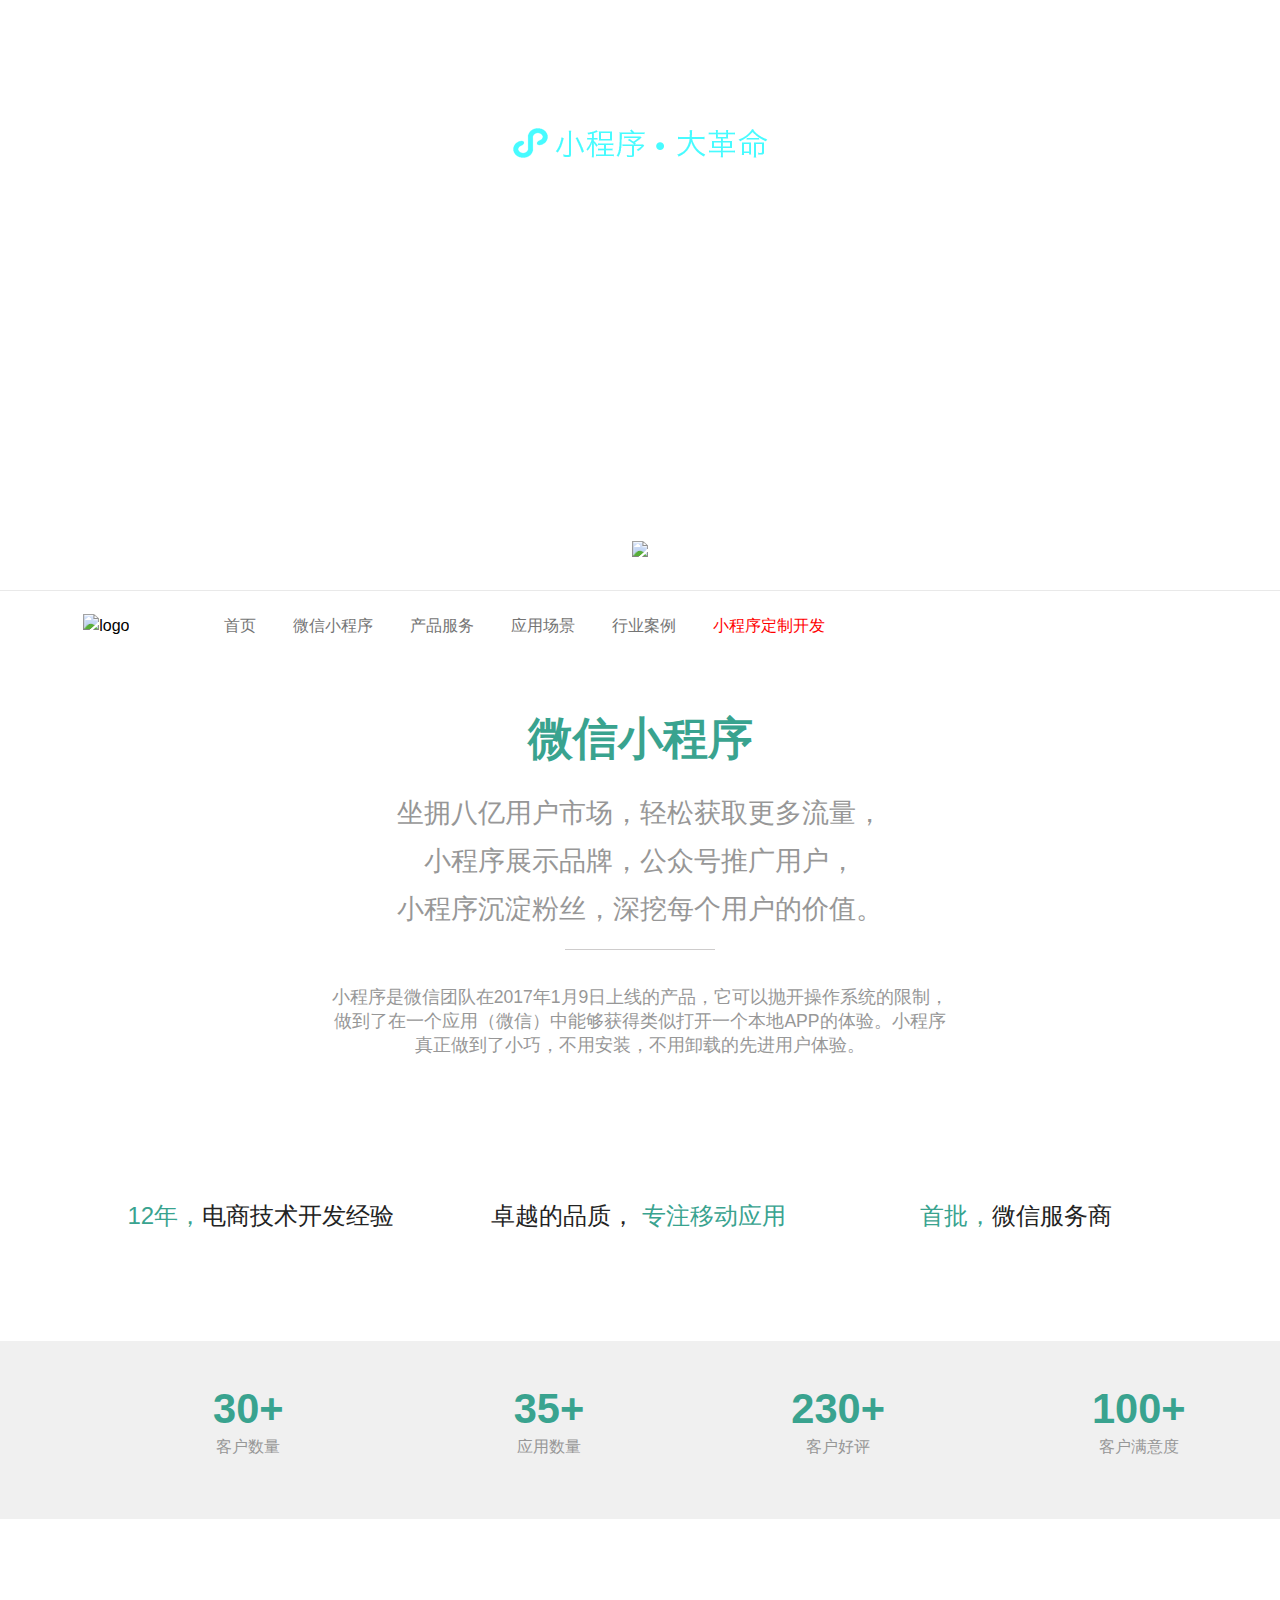
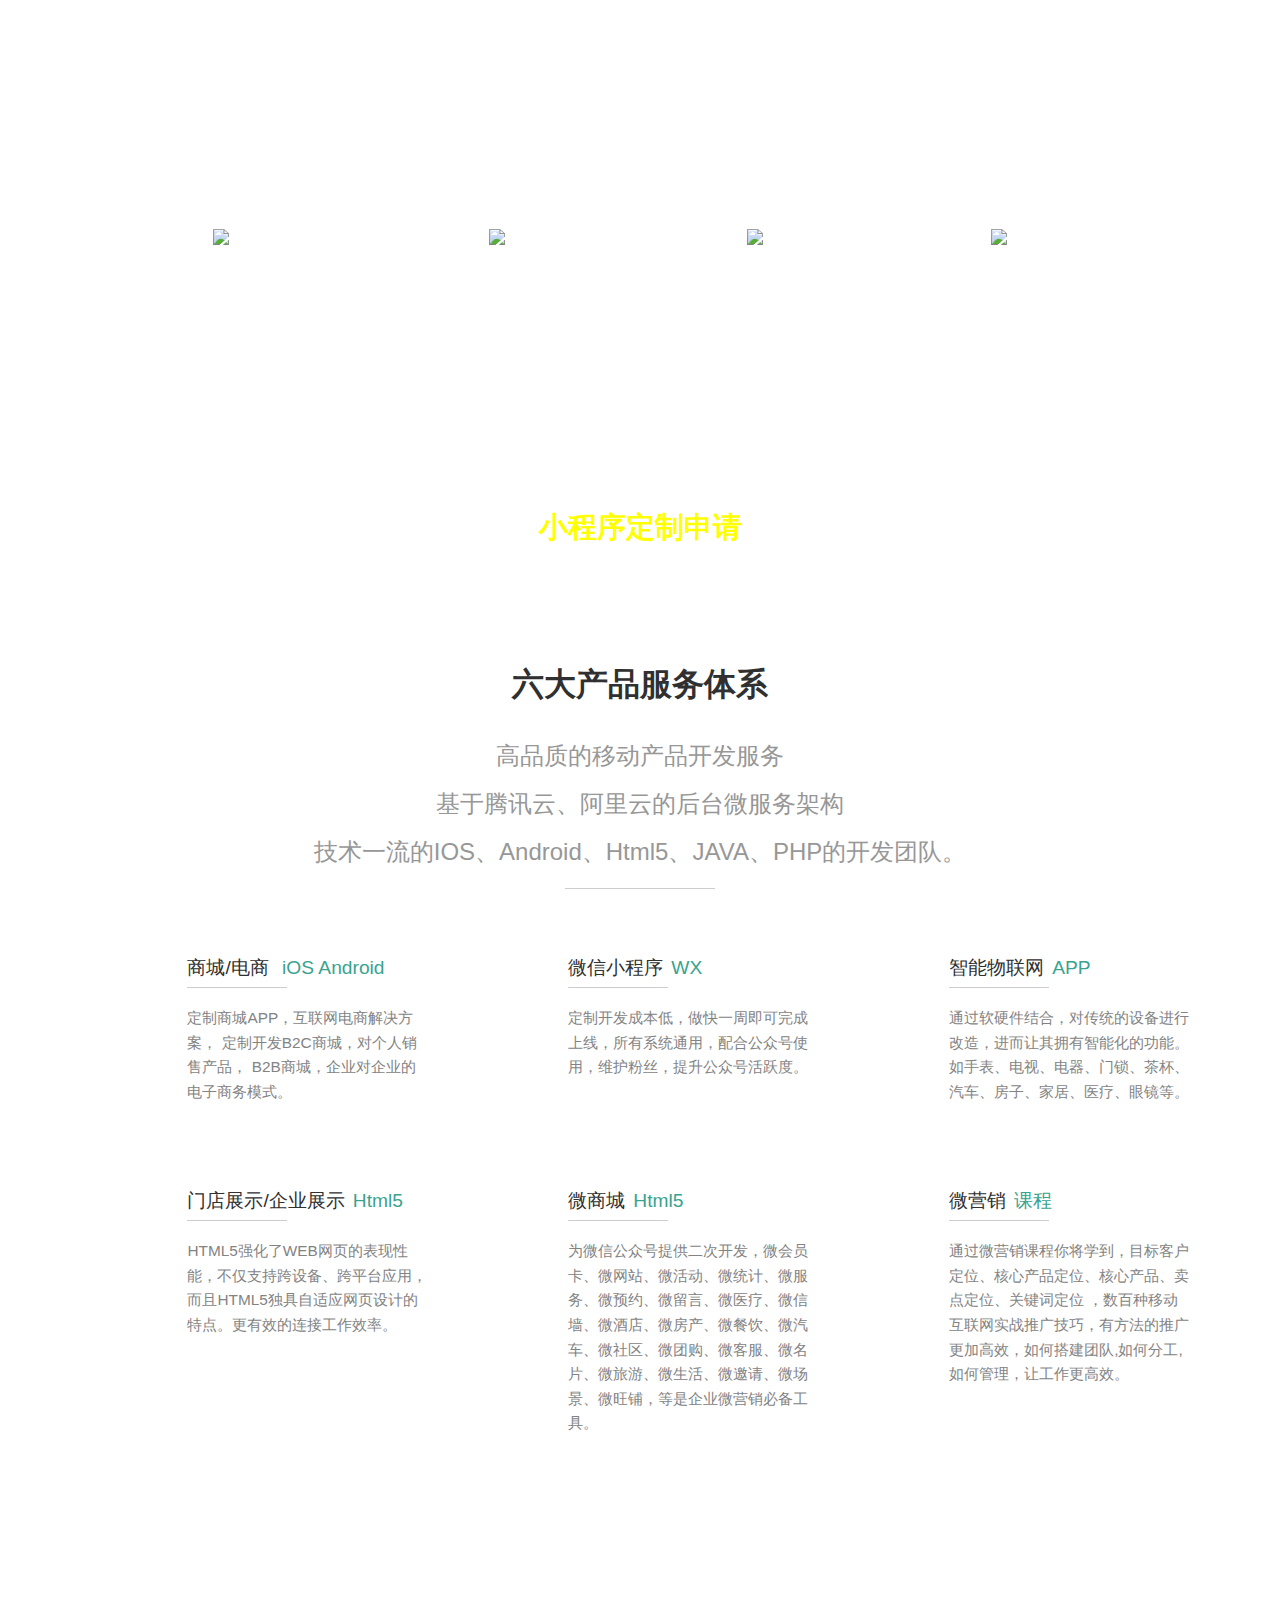
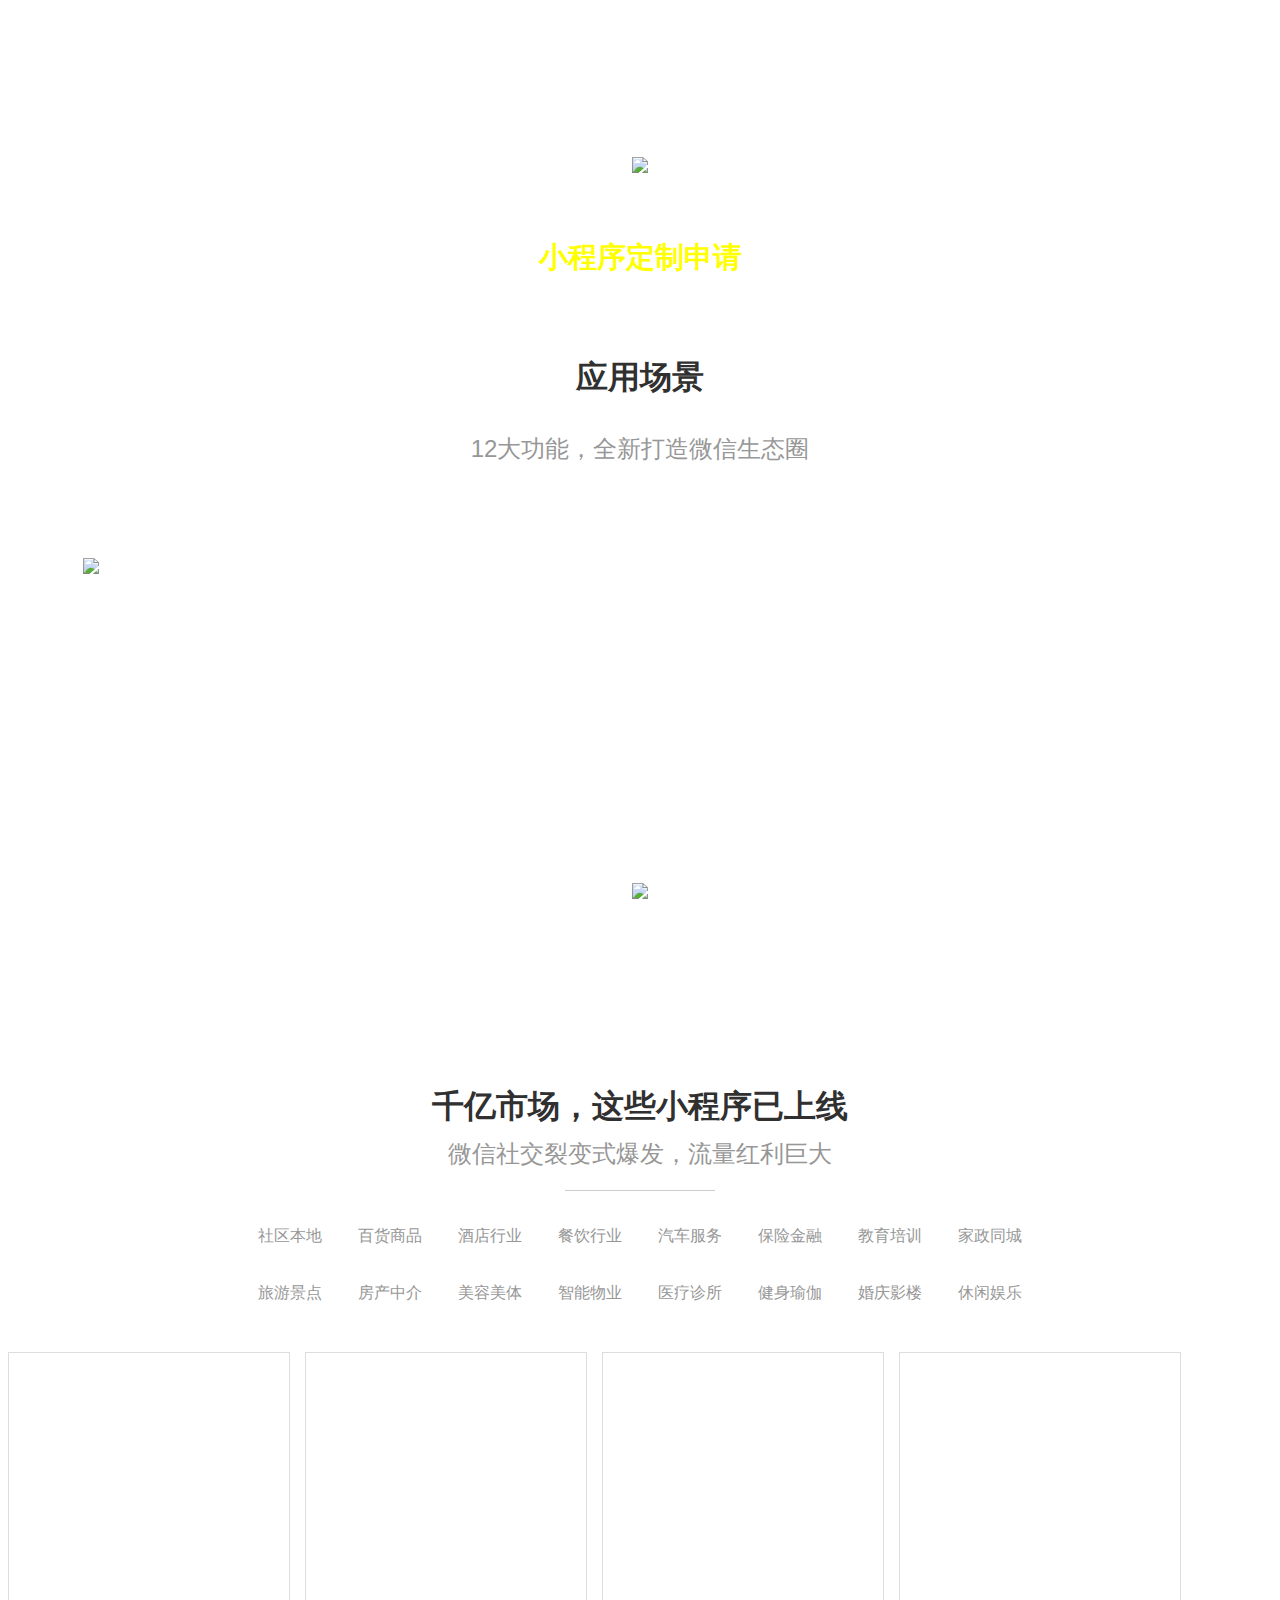
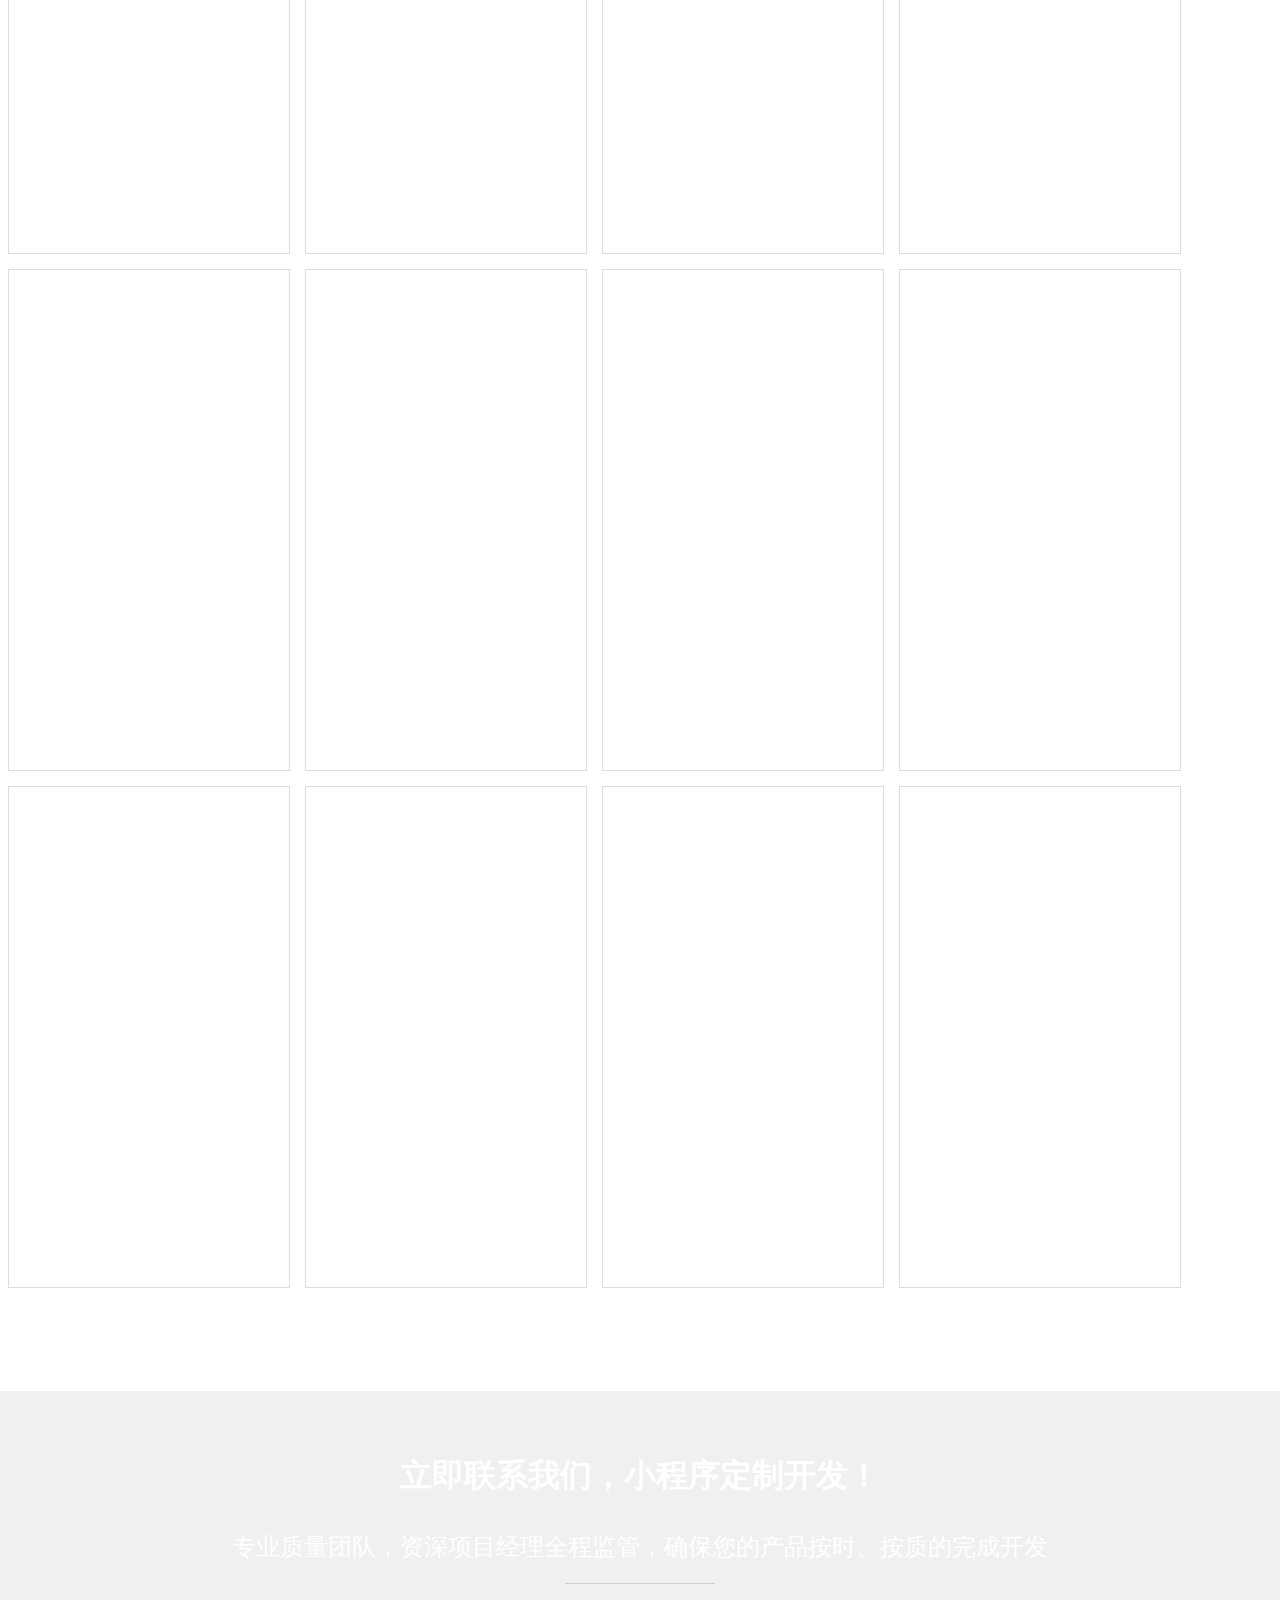
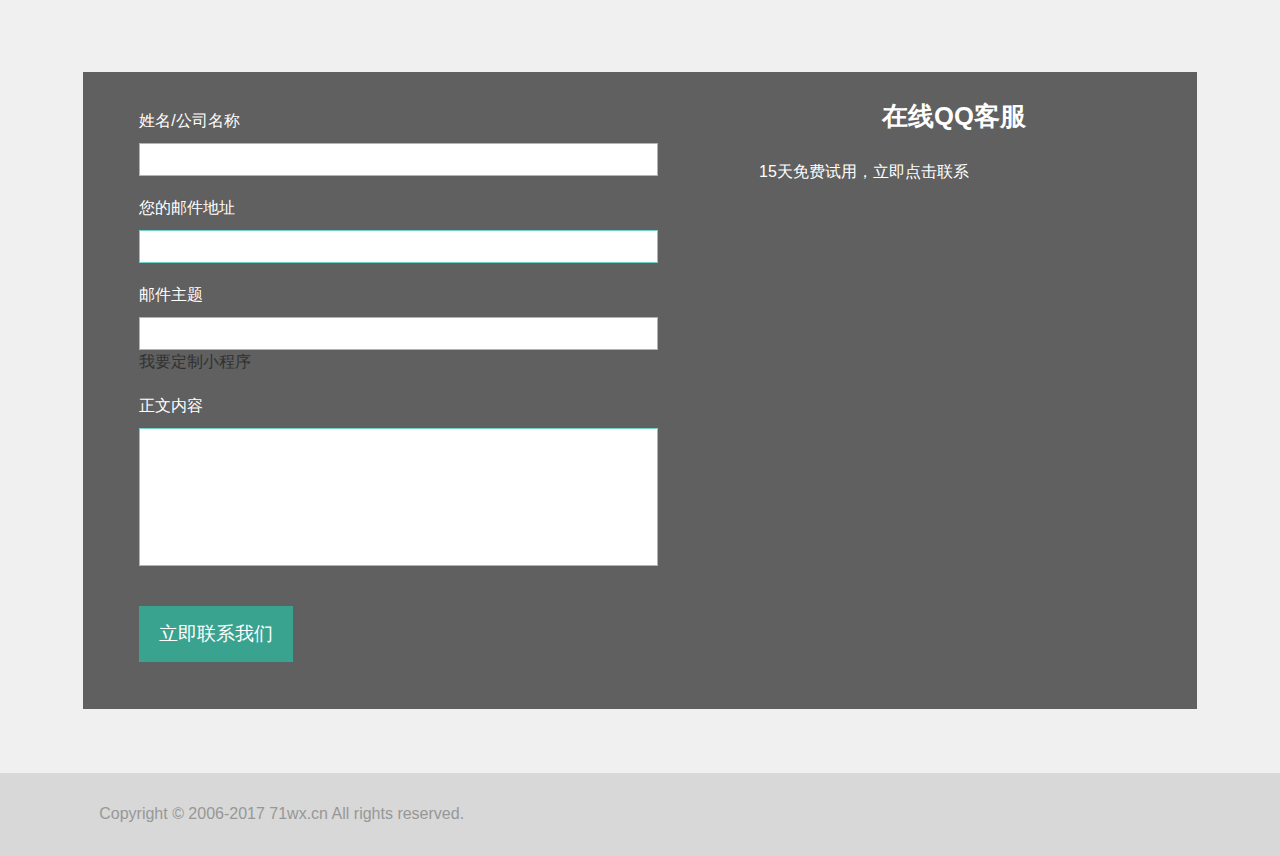
==== index.html @ 4d1bdd48 "Ini" ====
<!DOCTYPE HTML>
<html>
<head>
<title>领先的微信开发服务商，专业微商城开发、小程序开发、电商APP定制，一体化微信营销解决方案。 - 71wx.cn</title>
<meta http-equiv="Content-Type" content="text/html; charset=utf-8" />
<meta name="keywords" content="小程序,微信小程序,小程序制作,微信小程序制作,小程序工具,微信小程序工具,小程序开发,微信小程序开发,小程序问答,微信小程序问答,小程序平台,微信小程序平台"/>
<meta name="viewport" content="width=device-width, initial-scale=1, maximum-scale=1">
<link href="css/style.css" rel="stylesheet" type="text/css" media="all" />
</head>
<body>
<!-- start header -->
	<div class="header">
			<header id="home">
				<div class="bg_mask">
				<div class="wrap clearfix">
					<div class="logo1"><img src="images/dageming.png" alt="title" /><br /><br /></div>
					<p style="font-size:64px">微信小程序<br /><br /></p>
					<p>始终专注开发移动应用，追求卓越品质。<br />
					我们不断创新，提供一体化微信营销解决方案。<br />	
					我们的客户已经过百家，提供高品质的服务给客户。	
					</p>	
					<a href="#about" class="button scroll"><img src="https://i.loli.net/2017/09/27/59cb1d7d7f0da.png"></a>
					<div class="clear"> </div>
				</div>
				</div>
			</header>
	</div>	
				
			<nav class="nav_wrapper">
				<div class="wrap">
					<div class="logo"><img src="https://i.loli.net/2017/09/27/59cb140495f3c.png" alt="logo" /></div>
					<a href="#" class="header_toggle">菜单</a>
					<ul class="navigation">
						<li class="scroll"><a href="#home" >首页</a></li>
						<li class="scroll"><a href="#about" >微信小程序</a></li>
						<li class="scroll"><a href="#services" >产品服务</a></li>
						<li class="scroll"><a href="#team" >应用场景</a></li>
						<li class="scroll"><a href="#portfolio" >行业案例</a></li>
						<li class="scroll"><a href="#contact" style="color: red;" >小程序定制开发</a></li>
						<div class="clear"> </div>
					</ul>
				</div>
			</nav>
			
	<!------nav_js scripts---->		
	<script src="https://cdn.bootcss.com/jquery/1.10.2/jquery.min.js"></script>
	<script type="text/javascript" src="https://cdn.bootcss.com/modernizr/2.7.1/modernizr.js"></script>
	<script type="text/javascript" src="https://cdn.bootcss.com/stellar.js/0.6.1/jquery.stellar.js"></script>
	<script type="text/javascript" src="js/jquery.singlePageNav.js"></script>
	<script type="text/javascript" src="https://cdn.bootcss.com/jquery.sticky/1.0/jquery.sticky.js"></script>
	<script type="text/javascript" src="js/scripts.js"></script>
	<!-----end nav js------>
	<!-----start-about------>
		<div class="clear"> </div>
		<div class="about" id="about">
			<div class="wrap">
				<h2><span>微信小程序</span><br/><br/></h2>
				<h4>坐拥八亿用户市场，轻松获取更多流量，<br/><br/>小程序展示品牌，公众号推广用户，<br/><br/>小程序沉淀粉丝，深挖每个用户的价值。</h4>
				<h6> </h6>
				<p class="para_a">小程序是微信团队在2017年1月9日上线的产品，它可以抛开操作系统的限制，做到了在一个应用（微信）中能够获得类似打开一个本地APP的体验。小程序真正做到了小巧，不用安装，不用卸载的先进用户体验。</p>
				<!---strat-top-grids---->
				<div class="top-grids">
					<div class="top-grid">
						<a class="icon monitor" href="#"> </a>
						<a href="#"><span>12年，</span>电商技术开发经验</a>
						<p></p>
					</div>
					<div class="top-grid">
						<a class="icon target" href="#"> </a>
						<a href="#">卓越的品质， <span>专注移动应用</span></a>
						<p></p>
					</div>
					<div class="top-grid">
						<a class="icon event" href="#"> </a>
						<a href="#"><span>首批，</span>微信服务商</a>
						<p></p>
					</div>
					<div class="clear"> </div>
				</div>
				<!---End-top-grids---->
			</div>
			<div class="grids-of_4">
				<div class="wrap">
					<div class="grid_of_1">
						<a class=" icon cup" href="#"> </a>
						<div class="sub_grid">
							<span>30+</span>
							<p>客户数量</p>
						</div>
						<div class="clear"> </div>
					</div>
					<div class="grid_of_1">
						<a class=" icon smill" href="#"> </a>
						<div class="sub_grid">
							<span>35+</span>
							<p>应用数量</p>
						</div>
						<div class="clear"> </div>
					</div>
					<div class="grid_of_1">
						<a class=" icon meeting" href="#"> </a>
						<div class="sub_grid">
							<span>230+</span>
							<p>客户好评</p>
						</div>
						<div class="clear"> </div>
					</div>
					<div class="grid_of_1">
						<a class=" icon parties" href="#"> </a>
						<div class="sub_grid">
							<span>100+</span>
							<p>客户满意度</p>
						</div>
						<div class="clear"> </div>
					</div>
					<div class="clear"> </div>
				</div>
		</div>
		<div class="clients">
			<div class="bg_mask1_delete"> 
			<div class="wrap">
			<h3>我们的宗旨&nbsp;&nbsp;&nbsp;&nbsp;成就客户&nbsp;&nbsp;&nbsp;&nbsp;成就自己<br /><br /><br /></h3>
			<h4>助力商户畅享小程序流量红利<br /></h4>
			<h4>全新生态，打造微信商业圈<br /></h4>

			<div class="clients_img">
				<ul id="flexiselDemo3">
				  <li><img src="https://i.loli.net/2017/09/27/59cb1152150e5.png" />
					<h4>微信公众平台开发</h4>
				  </li>
				  <li><img src="https://i.loli.net/2017/09/27/59cb11521665d.png" />
					<h4>高端APP定制开发</h4>
				  </li>
				  <li><img src="https://i.loli.net/2017/09/27/59cb1151e20f9.png" />
					<h4>Html5网站开发</h4>
				  </li>
				  <li><img src="https://i.loli.net/2017/09/27/59cb1151eabab.png" />
					<h4>互联网推广营销</h4>
				 </li>
				 <div class="clear"> </div>
				</ul>
			</div>
			<div class="clear"> </div>
			<h3 class="obtn" style="padding: 0em 0em 0em 0em;color: yellow;">小程序定制申请</h3>
			<br /><br />

			<div class="clear"> </div>
		</div>
		</div>
		</div>
		</div>
	<!-----end-about--------->

	<div class="clear"> </div>
	<!-----start-services----->
	<div class="services" id="services">
		<h3 class="heading">六大产品服务体系<br/><br/></h3>
		<p class="desc">高品质的移动产品开发服务<br/><br/>
基于腾讯云、阿里云的后台微服务架构<br/><br/>
技术一流的IOS、Android、Html5、JAVA、PHP的开发团队。</p>
		<h6> </h6>
		<div class="wrap">
		<div class="service_grids">
			<div class="grid1">
				<a class="icon system" href="#"> </a>
				<div class="grid_sub">
					<h3>商城/电商 <span>iOS Android</span></h3>
					<h6> </h6>
					<p>定制商城APP，互联网电商解决方案，
定制开发B2C商城，对个人销售产品，
B2B商城，企业对企业的电子商务模式。</p>
				</div>
					<div class="clear"> </div>
			</div>
			<div class="grid1">
				<a class="icon tools" href="#"> </a>
				<div class="grid_sub">
					<h3>微信小程序<span>WX</span></h3>
					<h6> </h6>
					<p>定制开发成本低，做快一周即可完成上线，所有系统通用，配合公众号使用，维护粉丝，提升公众号活跃度。</p>
				</div>
					<div class="clear"> </div>
			</div>
			<div class="grid1">
				<a class="icon mobile" href="#"> </a>
				<div class="grid_sub">
					<h3>智能物联网<span>APP</span></h3>
					<h6> </h6>
					<p>通过软硬件结合，对传统的设备进行改造，进而让其拥有智能化的功能。如手表、电视、电器、门锁、茶杯、汽车、房子、家居、医疗、眼镜等。</p>
				</div>
					<div class="clear"> </div>
			</div>
			<div class="grid1">
				<a class="icon monitor" href="#"> </a>
				<div class="grid_sub">
					<h3>门店展示/企业展示<span>Html5</span></h3>
					<h6> </h6>
					<p>HTML5强化了WEB网页的表现性能，不仅支持跨设备、跨平台应用， 而且HTML5独具自适应网页设计的特点。更有效的连接工作效率。</p>
				</div>
					<div class="clear"> </div>
			</div>
			<div class="grid1">
				<a class="icon smonitor" href="#"> </a>
				<div class="grid_sub">
					<h3>微商城<span>Html5</span></h3>
					<h6> </h6>
					<p>为微信公众号提供二次开发，微会员卡、微网站、微活动、微统计、微服务、微预约、微留言、微医疗、微信墙、微酒店、微房产、微餐饮、微汽车、微社区、微团购、微客服、微名片、微旅游、微生活、微邀请、微场景、微旺铺，等是企业微营销必备工具。</p>
				</div>
					<div class="clear"> </div>
			</div>
			<div class="grid1">
				<a class="icon radio" href="#"> </a>
				<div class="grid_sub">
					<h3>微营销<span>课程</span></h3>
					<h6> </h6>
					<p>通过微营销课程你将学到，目标客户定位、核心产品定位、核心产品、卖点定位、关键词定位
，数百种移动互联网实战推广技巧，有方法的推广更加高效，如何搭建团队,如何分工,如何管理，让工作更高效。</p>
				</div>
					<div class="clear"> </div>
			</div>
			<div class="clear"> </div>
		</div>
		</div>
	<div class="slider2">
		<div class="bg_mask2">
			<div class="wrap">
				<h3>全新生态，打造微信商业圈<br/><br/></h3>
				<h4>先人一步，洞察微信小程序商机<br/><br/></h4>
				<img src="https://i.loli.net/2017/09/27/59cb124d07367.png"><br/><br/><br/>
			<h3 class="obtn" style="padding: 0em 0em 0em 0em;color: yellow;">小程序定制申请<br /><br /><br /></h3>
			<div class="clear"> </div>
			</div>
		</div>
	</div>
	</div>
	<!----end-services--------->
	<!----start-team--------->
	<div class="services" id="team">
		<h3 class="heading">应用场景<br/><br/></h3>
		<p class="desc">12大功能，全新打造微信生态圈<br/><br/>
		<br/><br/>
		</p>
		<div class="wrap">
		<div class="service_grids">
			<img src="https://i.loli.net/2017/09/27/59cb11a1ae8d4.png">
			<div class="clear"> </div>
		</div>
		</div>
	<div class="slider2" style="background-image: url('https://i.loli.net/2017/09/27/59cb10234cd3f.jpg');">
		<div class="bg_mask2">
			<div class="wrap">
				<h3>小程序的应用场景<br/><br/></h3>
				<h4>16大行业，全新生态，打造微信商业圈<br/><br/></h4>
				<img src="https://i.loli.net/2017/09/27/59cb0fe73c5db.png"><br/><br/><br/>
				<div class="clear"> </div>
			</div>
		</div>
	</div>
	</div>


	<!----end-team--------->
	<div id="cbp-so-scroller" class="cbp-so-scroller">
        <!--Portfolio-->
            <div class="typo1">
                <div class="wrapper clearfix">
                    <div class="section-title">
                       <h3 class="heading">千亿市场，这些小程序已上线</h3>
					   <p class="desc">微信社交裂变式爆发，流量红利巨大</p>
					   <h6> </h6>
					<div class="clear"> </div>
                    </div><!--end:section-title-->
                    
                    <div id="options" class="clearfix">
                        <ul id="filters" class="option-set clearfix" data-option-key="filter">
                        	 <li><a href="#filter" data-option-value=".sq">社区本地</a></li>
                        	 <li><a href="#filter" data-option-value=".bg">百货商品</a></li>
                        	 <li><a href="#filter" data-option-value=".jd">酒店行业</a></li>
                        	 <li><a href="#filter" data-option-value=".cy">餐饮行业</a></li>
                        	 <li><a href="#filter" data-option-value=".qc">汽车服务</a></li>
                        	 <li><a href="#filter" data-option-value=".bx">保险金融</a></li>
                        	 <li><a href="#filter" data-option-value=".jy">教育培训</a></li>
                        	 <li><a href="#filter" data-option-value=".jz">家政同城</a></li>
						</ul>
                        <ul id="filters" class="option-set clearfix" data-option-key="filter">
                        	 <li><a href="#filter" data-option-value=".ly">旅游景点</a></li>
                        	 <li><a href="#filter" data-option-value=".fc">房产中介</a></li>
                        	 <li><a href="#filter" data-option-value=".mr">美容美体</a></li>
                        	 <li><a href="#filter" data-option-value=".zn">智能物业</a></li>
                        	 <li><a href="#filter" data-option-value=".yl">医疗诊所</a></li>
                        	 <li><a href="#filter" data-option-value=".js">健身瑜伽</a></li>
                        	 <li><a href="#filter" data-option-value=".hq">婚庆影楼</a></li>
                        	 <li><a href="#filter" data-option-value=".xx">休闲娱乐</a></li>
                        </ul><!--end:filters-->
					<div class="clear"> </div>
                    </div>
                          
                </div><!--end:wrapper-->
                
                <ul id="container" class="clickable cs-style-5 grid clearfix">
            
                    <li class="element sysx">
                      <figure>
                          <img src="https://i.loli.net/2017/09/27/59cb10c29f484.jpg" alt="" />
                          <figcaption>
                            </figcaption>
                        </figure>
                    </li>
                        
                    <li class="element yljk">
                      <figure>
                          <img src="https://i.loli.net/2017/09/27/59cb10c29dd28.jpg" alt="" />
                          <figcaption>
                            </figcaption>
                        </figure>
                        
                    </li>
                        
                    <li class="element jrbx">
                      <figure>
                          <img src="https://i.loli.net/2017/09/27/59cb10c2794a2.jpg" alt="" />
                          <figcaption>

                            </figcaption>
                        </figure>
                        
                    </li>
                        
                    <li class="element jrbx">
                      <figure>
                          <img src="https://i.loli.net/2017/09/27/59cb10c27829f.jpg" alt="" />
                          <figcaption>

                            </figcaption>
                        </figure>
                        
                    </li>
                        
                    <li class="element photo">
                      <figure>
                          <img src="https://i.loli.net/2017/09/27/59cb10c273751.jpg" alt="" />
                          <figcaption>

                            </figcaption>
                        </figure>
                       
                    </li>
                        
                    <li class="element web-design">
                      <figure>
                          <img src="https://i.loli.net/2017/09/27/59cb10c2517ff.jpg" alt="" />
                          <figcaption>

                            </figcaption>
                        </figure>
                        
                    </li>
                        
                    <li class="element ios-app">
                      <figure>
                          <img src="https://i.loli.net/2017/09/27/59cb106c1736d.jpg" alt="" />
                          <figcaption>
    
                            </figcaption>
                        </figure>
                        
                    </li>
                        
                    <li class="element graphic">
                      <figure>
                          <img src="https://i.loli.net/2017/09/27/59cb106c146fe.jpg" alt="" />
                          <figcaption>

                            </figcaption>
                        </figure>
                    </li>
                    <li class="element photo">
                      <figure>
                          <img src="https://i.loli.net/2017/09/27/59cb106b80394.jpg" alt="" />
                          <figcaption>

                            </figcaption>
                        </figure>
                        
                    </li>
                        
                    <li class="element web-design">
                      <figure>
                          <img src="https://i.loli.net/2017/09/27/59cb1108003de.jpg" alt="" />
                          <figcaption>

                            </figcaption>
                        </figure>
                    </li>                        
                    <li class="element photo">
                      <figure>
                          <img src="https://i.loli.net/2017/09/27/59cb110804772.jpg" alt="" />
                          <figcaption>

                            </figcaption>
                        </figure>
                        
                    </li>
                        
                    <li class="element web-design">
                      <figure>
                          <img src="https://i.loli.net/2017/09/27/59cb11080d603.jpg" alt="" />
                          <figcaption>

                            </figcaption>
                        </figure>
                    </li>
                    <div class="clear"> </div>
                </ul> <!-- #container -->

            </div><!--end:typo1-->

    </div><!--end:cbp-so-scroller-->

   
	<div class="clear"> </div>
	<!------contact------------->
	<div class="contact" id="contact">

		<div class="contact-bg">
		<h3 class="heading" style="color:white;"><br /><br /><br />立即联系我们，小程序定制开发！<br /><br /></h3>
		<p class="desc" style="color:white;">专业质量团队，资深项目经理全程监管，确保您的产品按时、按质的完成开发</p>
		<h6> </h6>				
		<div class="tool_tip" style="text-align:center;">
		<img style="width:80%" src="https://i.loli.net/2017/09/27/59cb0f6d5ff10.png" alt="" />
		<div class="clear"> </div>
		</div>
			
				<div class="wrap">
					<div class="form">
					<div class="contact-form">
						<form id="mailForm" method="post" action="mailto:71wx@mail85.com">
						 <div>
							<span><label style="color:rgb(255, 255, 255);">姓名/公司名称</label></span>
							<span><input id="userName" name="userName" type="text" class="textbox"></span>
						</div>
						<div>
							<span><label style="color:rgb(255, 255, 255);">您的邮件地址</label></span>
							<span><input id="userEmail" name="userEmail" type="text" class="textbox"></span>
						</div>
						<div>
							<span><label style="color:rgb(255, 255, 255);">邮件主题</label></span>
							<span><input id="userTitle" name="userTitle" type="text" class="textbox">我要定制小程序</span>
						</div>
						<div>
							<span><label style="color:rgb(255, 255, 255);">正文内容</label></span>
							<span><textarea id="userMsg" name="userMsg"> </textarea></span>
						</div>
					   <div>
							<span><input type="button" value="立即联系我们" onclick="sendMail();"></span>
					   </div>
					   <input id="body" name="body" type="hidden" class="textbox">
						</form>			
					</div>
					
<script type="text/javascript">
    function sendMail() {
        var mailForm = $("mailForm");
        addBody($("body"), "姓名/公司名称", "userName");
        addBody($("body"), "您的邮件地址", "userEmail");
        addBody($("body"), "邮件主题", "userTitle");
        addBody($("body"), "正文内容", "userMsg");
		mailForm.action = "mailto:71wx@mail85.com?subject="+$("userTitle").value+"&body="+$("body").value;
		mailForm.submit();
    }
    function $(id) {
        return document.getElementById(id);
    }
 
    function addBody(body, labelId, valueId) {
        body.value += "----------------------------\n";
        body.value += labelId + $(valueId).value + "\n";
    }
</script>					

					<div class="address">
						<h3 class="heading" style="color:rgb(255, 255, 255);">在线QQ客服</h3>
						<p></p>
						<p style="color:rgb(255, 255, 255);">15天免费试用，立即点击联系</p>
						<div class="c_grids">
							<a class=" icon pointor" href="#"> </a>

							<div class="clear"> </div>
						</div>
						<div class="c_grids">
							<a class=" icon contact-img" href="#"> </a>

							<div class="clear"> </div>
						</div>
					</div>
				
				<div class="clear"> </div>
				</div>
			</div>
		</div>
	</div>
	<!------end-contact--------->

	<div class="footer">
   	    <div class="wrap">
   	    	<div class="footer-left">
				<div class="copy">
			       <p>Copyright &copy; 2006-2017 71wx.cn All rights reserved.</p>
		        </div>
			</div>
		   <div class="clear"> </div>
	    </div>

   </div>
</body>
</html>
---- css/style.css ----
/*
Author: W3layout
Author URL: http://w3layouts.com
License: Creative Commons Attribution 3.0 Unported
License URL: http://creativecommons.org/licenses/by/3.0/
*/
/* reset */
html,body,div,span,applet,object,iframe,h1,h2,h3,h4,h5,h6,p,blockquote,pre,a,abbr,acronym,address,big,cite,code,del,dfn,em,img,ins,kbd,q,s,samp,small,strike,strong,sub,sup,tt,var,b,u,i,dl,dt,dd,ol,nav ul,nav li,fieldset,form,label,legend,table,caption,tbody,tfoot,thead,tr,th,td,article,aside,canvas,details,embed,figure,figcaption,footer,header,hgroup,menu,nav,output,ruby,section,summary,time,mark,audio,video{margin:0;padding:0;border:0;font-size:100%;font:inherit;vertical-align:baseline;}
article, aside, details, figcaption, figure,footer, header, hgroup, menu, nav, section {display: block;}
ol,ul{list-style:none;margin:0;padding:0;}
blockquote,q{quotes:none;}
blockquote:before,blockquote:after,q:before,q:after{content:'';content:none;}
table{border-collapse:collapse;border-spacing:0;}
/* start editing from here */
a{text-decoration:none;}
.txt-rt{text-align:right;}/* text align right */
.txt-lt{text-align:left;}/* text align left */
.txt-center{text-align:center;}/* text align center */
.float-rt{float:right;}/* float right */
.float-lt{float:left;}/* float left */
.clear{clear:both;}/* clear float */
.pos-relative{position:relative;}/* Position Relative */
.pos-absolute{position:absolute;}/* Position Absolute */
.vertical-base{	vertical-align:baseline;}/* vertical align baseline */
.vertical-top{	vertical-align:top;}/* vertical align top */
.underline{	padding-bottom:5px;	border-bottom: 1px solid #eee; margin:0 0 20px 0;}/* Add 5px bottom padding and a underline */
nav.vertical ul li{	display:block;}/* vertical menu */
nav.horizontal ul li{	display: inline-block;}/* horizontal menu */
img{max-width:100%;}
/*end reset*/
/* HTML5 display-role reset for older browsers */
article, aside, details, figcaption, figure, 
footer, header, hgroup, menu, nav, section {display: block;}
body {line-height: 1;}
ol, ul {list-style: none;}
blockquote, q {quotes: none;}
blockquote:before, blockquote:after,
q:before, q:after {content: '';content: none;}
table {border-collapse: collapse;border-spacing: 0;}
input, textarea {-webkit-appearance: none;border-radius: 0;}
textarea { overflow: auto; }
/* Global */
body {
	background:#ffffff;
	font-family: "Microsoft YaHei", 'Lato', sans-serif;
	font-size: 100%;
	line-height: 24px;
    -webkit-font-smoothing: antialiased;
}
.header{
	background:url('https://ooo.0o0.ooo/2017/06/30/59566270d84a1.jpg') top center no-repeat;
	top: 0;
	left: 0;
	width: 100%;
	height: 100%;
	z-index: 10;
}
header {
	background-size: cover;
	width: 100%;
	height: auto;
	position: relative;
	top: 0;
	color: #ffffff;
	text-align: center;
	font-size: 19px;
	line-height: 28px;
}
.logo1 {
	width: 500px;
	margin: 0 auto;
	font-size: 100%;
}
.bg_mask {
	width: 100%;
	height: 100%;
	top: 0px;
	left: 0px;
/*	background:rgba(2, 2, 2, 0.09) url(../images/pattern.png) repeat top left;*/
	z-index: 2;
	padding: 10% 0 0% 0;
}
.bg_mask1{
	width: 100%;
	height: 100%;
	top: 0px;
	left: 0px;
	background:rgba(40, 95, 152, 0.34) url(../images/pattern.png) repeat top left;
	z-index: 2;
}
.bg_mask2
{
	/*background:rgba(84, 95, 146, 0.37) url(../images/pattern.png) repeat top left;*/
	padding: 4em 0em 1em 0em;
	text-align: center;
	margin-top: 2em;
}
.bg_mask3
{
	width: 100%;
	height: 100%;
	top: 0px;
	left: 0px;
	background:rgba(40, 95, 152, 0.34) url(../images/pattern.png) repeat top left;
	z-index: 2;
}

.wrap {
	width: 90%;
	margin: auto;
}

header .wrap, .services_wrapper .wrap {
	z-index: 20;
}

header p {
	max-width: 535px;
	margin: 3% auto 3% auto;
}

header h1 {
	font-size: 35px;
	line-height: 40px;
	font-weight: 900;
	text-transform: uppercase;
	margin-top: 0.6em;
}
header h6{
	border-bottom: 1px solid #fff;
	width:170px;
	height:1px;
	margin: 0 auto;
}
.nav_wrapper {
	width: 100%;
	position: relative;
	background: #FFFFFF;
	border-bottom: 1px solid #E9E9E9;
	z-index: 100;
	box-sizing: border-box;
	-moz-box-sizing: border-box;
}

.nav_wrapper.sticky {
	position: fixed;
	top: 0px;
	height: 84px;
}
.header_toggle {
	background: url(https://i.loli.net/2017/09/27/59cb1d0cd5f6a.png) no-repeat center center;
	height: 20px;
	width: 26px;
	position: absolute;
	top: 17px;
	right: 47px;
	text-indent: -9999px;
	
	display: none;
}

.navigation {
	float: left;
	text-align: right;
/*	width: 65%;
	margin-left: 5%;*/
}

.navigation li {
	float: left;
	margin-left: 30px;
}
.logo {
	float: left;
	padding: 1.5em 0em;
	width: 120px;
}
.navigation a {
	text-transform: uppercase;
	color: #747474;
	/*font-size: 14px;*/
	text-decoration: none;
	padding: 1.5em 1em;
	display:block;
}

.button {
	padding: 25px 45px;
	text-align: center;
	display: block;
	margin: 10% 0% 0% 0%;
}
.button:hover {
	opacity: 0.8;
}
/****social_icons******/
.social_icons
{
	float:left;
	padding: 1.85em 1em;
}
.social_icons li
{
	float:left;
	margin-left: 1.2em;
}
.social_icons ul .in a span 
{
	background-position: 0px 0px ;
}
.social_icons ul .in a span:hover
{
	background-position: 0px -24px ;
}
.social_icons ul .pro a span 
{
	background-position: -28px 0px ;
}
.social_icons ul .pro a span:hover
{
	background-position: -28px -24px ;
}
.social_icons ul .twitter a span
{
	background-position: -57px 0px ;
}
.social_icons ul .twitter a span:hover
{
	background-position: -57px -24px ;
}
.social_icons ul .facebook a span
{
	background-position: -84px 0px;
}
.social_icons ul .facebook a span:hover
{
	background-position: -84px -24px;
}
/**********about****************/
.about {
	text-align: center;
	padding: 4em 0em;
}
.about h2 {
	color: #303030;
	font-size: 3.7em;
	font-weight: 600;
}
.about  span,.services span
{
	color:#39A38F;
}
.about h4{
	color: #979797;
	font-size: 2em;
	padding: 1em 0em 1em 0em;
}
.about h6,.services h6,.team h6,.section-title h6,.contact h6{
	width:150px;
	margin: 0 auto;
	border-bottom:1px solid #cecccc;
}
.about p{
	color: #979797;
	width: 56.5%;
	margin: 0 auto;
	padding: 2em 0em;
}
.para_a {
	font-size: 1.1em;
}
.top-grids {
	margin: 2em 0;
	position:relative;
}
.top-grid1{
	margin-top: 2em;
	padding-top: 2em;
	position:relative;
}
.top-grid1 label{
	background: #ECECEC;
	height: 1px;
	display: block;
	position: absolute;
	top: -16px;
	width: 94%;
}
.top-grid{
	width: 31.9%;
	float: left;
	margin-right: 2%;
	text-align: center;
	padding-bottom: 3em;
}
.top-grid:nth-child(3),.top-grid:nth-child(6){
	margin-right:0px;
	border-right:0;
}
.top-grid a.icon,.grid_of_1 a.icon,.service_grids a.icon,.c_grids a.icon{
	width: 61px;
	height: 61px;
	display: inline-block;
	padding: 0px;
	text-align: center;
}
.top-grid  a{
	font-size: 1.5em;
	color: #232323;
	padding: 0.5em 0 0.6em 0;
	display: block;
}
.top-grid p{
	color: #838383;
	line-height: 1.6em;
	font-size: 0.96em;
	width: 85%;
	margin: 0 auto;
	padding: 0.6em 0em;
}
.monitor{
	background: url(https://i.loli.net/2017/09/27/59cb1289aec29.png) no-repeat -1px 0px;
}
.target{
	background: url(https://i.loli.net/2017/09/27/59cb1289aec29.png) no-repeat -90px 0px;
}
.event{
	background: url(https://i.loli.net/2017/09/27/59cb1289aec29.png) no-repeat -175px 0px;
}
.grid_of_1
{
	width:18%;
	margin-left: 9%;
	float:left;
}
.grid_of_1:nth-child(1)
{
	margin-left: 0%;
}
.grid_of_1n a{
	float:left;
}
.cup
{
	background: url(https://i.loli.net/2017/09/27/59cb1289aec29.png) no-repeat -1px -107px;
}
.smill
{
	background: url(https://i.loli.net/2017/09/27/59cb1289aec29.png) no-repeat -78px -105px;
}
.meeting
{
	background: url(https://i.loli.net/2017/09/27/59cb1289aec29.png) no-repeat -170px -107px;
}
.parties
{
	background: url(https://i.loli.net/2017/09/27/59cb1289aec29.png) no-repeat -255px -103px;
}
.grids-of_4
{
	background: #F0F0F0;
	padding: 3.5em 0em;
}
.grid_of_1 a {
	float: left;
}
.grid_of_1 .sub_grid
{
	float:right;
}
.sub_grid  span
{
	font-size: 3.4em;
	font-weight: 900;
}
.sub_grid  p{
	color:#979797;
	padding: 0.3em 0em;
	width: 100%;
}
.clients
{
	background-image: url('https://i.loli.net/2017/09/27/59cb1808a8ba1.jpg');
}
.clients h3 {
	color: #FFF;
	font-size: 1.8em;
	font-weight: 900;
	padding: 2.5em 0em 0em 0em;
}
.clients h4 {
	color: #FFF;
	padding: 0.8em 0em;
	font-size: 1.9em;
	font-weight: 300;
}
/* start cauresol */
.nbs-flexisel-container {
	padding:2em 0em 3em 0em;
	position: relative;
	max-width: 100%;
}
.nbs-flexisel-ul {
	position: relative;
	width: 9999px;
	margin: 0px;
	padding: 0px;
	list-style-type: none;
	text-align: center;
}
.nbs-flexisel-inner {
	overflow: hidden;
	width:90%;
	margin: 0 auto;
}
.nbs-flexisel-item {
	float: left;
	margin: 0px;
	padding: 0px;
	cursor: pointer;
	position: relative;
	line-height: 0px;
}
.nbs-flexisel-item > img {
	/*width:200px;*/
	height:100px;
	cursor: pointer;
	position: relative;
	margin-top: 10px;
	margin-bottom: 10px;
	/*max-width: 100px;*/
	/*max-height: 45px;*/
}
/*** start cauresol  navigation ***/

/****/
/******start_services******/
.services {
	padding-bottom: 3.7em;
}
.heading {
	color: #303030;
	font-size: 2em;
	font-weight: 600;
	text-align: center;
}
.desc {
	color: #979797;
	font-size: 1.5em;
	text-align: center;
	padding: 1em 0em;
}
.grid1
{
	width:31.2%;
	float:left;
	margin: 6% 0% 0% 3%;
}
.grid1:nth-child(1),.grid1:nth-child(4)
{
	margin-left: 0%;
}
.service_grids a{
	float:left;
	margin-top: 1%;
}
.service_grids .grid_sub
{
	float:right;
	width: 73%;
	margin-left: 7%;
}
.grid_sub h3
{
 	color:#303030;
 	font-size: 1.2em;
}
.grid_sub h3 span{
	margin-left: 8px;
}
.grid_sub h6
{
 	width:100px;
 	padding: 0.2em 0em;
 	margin: 0;
}
.grid_sub p
{
 	color: #838383;
	line-height: 1.6em;
	font-size: 0.96em;
	padding: 1.2em 0em;
}
.system{
	background: url(https://i.loli.net/2017/09/27/59cb1289aec29.png) no-repeat 1px -205px;
}
.tools{
	background: url(https://i.loli.net/2017/09/27/59cb1289aec29.png) no-repeat -89px -210px;
}
.mobile
{
	background: url(https://i.loli.net/2017/09/27/59cb1289aec29.png) no-repeat -184px -208px;
}
.monitor
{
	background: url(https://i.loli.net/2017/09/27/59cb1289aec29.png) no-repeat -280px -207px ;
}
.smonitor
{
	background: url(https://i.loli.net/2017/09/27/59cb1289aec29.png) no-repeat -383px -210px;
}
.radio
{
	background: url(https://i.loli.net/2017/09/27/59cb1289aec29.png) no-repeat -484px -208px;
}
.slider2
{
	background-image: url('https://ooo.0o0.ooo/2017/06/30/595663243acbc.jpg');
}
.slider2 p{
	color:#fff;
	font-size: 1.4em;
}
.slider2 p span
{
	color:#fff;
	font-weight:600;
	font-size: 1.1em;
}
.slider2 p img{
	margin: 0em 1em;
}
.slider2 h3 {
	color: #FFF;
	font-size: 1.8em;
	font-weight: 900;
	padding: 2.5em 0em 0em 0em;
}
.slider2  h4{
	color:#fff;
	font-size: 1.17em;
	padding: 1em 0em;
}
.slider2  h6
{
	padding: 1em 0em;
}
/*****end-services*******/
/*****start-team*******/
.team_members
{
	background: #F0F0F0;
	padding: 1em 0em;
	position:relative;
	margin-top: 4em;
}
.team_members:before
{
	content: '';
	position: absolute;
	right: 48.5%;
	text-align: center;
	top: -25px;
	border-left: 25px solid rgba(0, 0, 0, 0);
	border-right: 25px solid rgba(0, 0, 0, 0);
	border-bottom: 25px solid #F0F0F0;
}
/******pop_up***********/
/*********pop_up_protfolio*****/
/* Magnific Popup CSS */
.mfp-bg {	
   top: 0;
   left: 0;
   width: 100%;
   height: 100%;
   z-index: 1042;
   overflow: hidden;
   position: fixed;
   background: #0b0b0b;
   opacity: 0.9;
   filter: alpha(opacity=80); }

.mfp-wrap {
   top: 0;
   left: 0;
   width: 100%;
   height: 100%;
   z-index: 1043;
   position: fixed;
   outline: none !important;
   -webkit-backface-visibility: hidden; 
 }
.mfp-hide {
  display: none !important;
}
button.mfp-close,
button.mfp-arrow {
   overflow: visible;
   cursor: pointer;
   border: 0;
   -webkit-appearance: none;
   display: block;
   padding: 0;
   z-index: 1046; }

button::-moz-focus-inner {
   padding: 0;
   border: 0; }

.mfp-close {
   width:30px;
   height:30px;
   position: absolute;
   right: 0;
   top: 0;
   text-decoration: none;
   text-align: center;
   opacity: 0.65;
   font-style: normal;
   font-size: 28px; 
   outline:none;
  background:url(../images/icon.png) no-repeat -71px -94px;
}
  .mfp-close:hover, .mfp-close:focus {
    opacity: 9; }
  .mfp-close:active {
    top: 0px; }

.mfp-close-btn-in .mfp-close {
  color: #333333; }
  #small-dialog1{
	background: #FFF;
	padding: 10px 15px;
	text-align: left;
	max-width:36%;
	margin: 40px auto;
	position: relative;
}
.pop_up{
	padding:2em;
}
.pop_up h2{
	padding:10px 0;
	color: #000;
	font-size:1em;
	text-transform: uppercase;
}
.pop_up p{
	line-height: 1.8em;
	color: #999;
	font-size: 0.85em;
	margin-bottom:10px;
}
/* Styles for dialog window */
.my-mfp-zoom-in #small-dialog1 {
	opacity: 0;
	-webkit-transition: all 0.2s ease-in-out;
	-moz-transition: all 0.2s ease-in-out;
	-o-transition: all 0.2s ease-in-out;
	transition: all 0.2s ease-in-out;
	-webkit-transform: scale(0.8);
	-moz-transform: scale(0.8);
	-ms-transform: scale(0.8);
	-o-transform: scale(0.8);
	transform: scale(0.8);
}
/* animate in */
.my-mfp-zoom-in.mfp-ready #small-dialog1 {
	opacity: 1;
	-webkit-transform: scale(1);
	-moz-transform: scale(1);
	-ms-transform: scale(1);
	-o-transform: scale(1);
	transform: scale(1);
}
/* animate out */
.my-mfp-zoom-in.mfp-removing #small-dialog1{
	-webkit-transform: scale(0.8);
	-moz-transform: scale(0.8);
	-ms-transform: scale(0.8);
	-o-transform: scale(0.8);
	transform: scale(0.8);
	opacity: 0;
}
 /*****end-pop_up*****/

/* =========================================================
**************************Portfolio*************************
============================================================ */
.typo1 {
	position:relative; 
	width:100%; 
	height:100%; 
	padding:4em 0 0;
}
.portfolio-bg {
	position: absolute;
	height: 100%;
	width: 100%;
	z-index:0;
}
#portfolio .section-title .small-caption,
#portfolio .section-title .big-caption {
	color:#fff;
	font-size:20px;
	margin:0 0 10px;
	text-align:center;
}

/* Start: Recommended Isotope styles */

/**** Isotope Filtering ****/

.isotope-item {
  z-index: 2;
  list-style:none;
}

.isotope-hidden.isotope-item {
  pointer-events: none;
  z-index: 1;
}

/**** Isotope CSS3 transitions ****/

.isotope,
.isotope .isotope-item {
  -webkit-transition-duration: 0.8s;
     -moz-transition-duration: 0.8s;
      -ms-transition-duration: 0.8s;
       -o-transition-duration: 0.8s;
          transition-duration: 0.8s;
}

.isotope {
  -webkit-transition-property: height, width;
     -moz-transition-property: height, width;
      -ms-transition-property: height, width;
       -o-transition-property: height, width;
          transition-property: height, width;
}

.isotope .isotope-item {
  -webkit-transition-property: -webkit-transform, opacity;
     -moz-transition-property:    -moz-transform, opacity;
      -ms-transition-property:     -ms-transform, opacity;
       -o-transition-property:      -o-transform, opacity;
          transition-property:         transform, opacity;
}

/**** disabling Isotope CSS3 transitions ****/

.isotope.no-transition,
.isotope.no-transition .isotope-item,
.isotope .isotope-item.no-transition {
  -webkit-transition-duration: 0s;
     -moz-transition-duration: 0s;
      -ms-transition-duration: 0s;
       -o-transition-duration: 0s;
          transition-duration: 0s;
}

/* End: Recommended Isotope styles */



/* disable CSS transitions for containers with infinite scrolling*/
.isotope.infinite-scrolling {
  -webkit-transition: none;
     -moz-transition: none;
      -ms-transition: none;
       -o-transition: none;
          transition: none;
}

#container {
  margin:0 auto 40px;
  text-align:center;
}

.element {
  width: 280px;
  height: 500px;
  border:1px solid #ddd;
  float: left;
  overflow: hidden;
  position: relative;
  margin:7.5px;
}

/**** Example Options ****/

#options {
	text-align:center;
	margin:20px 0;
}
#options ul {
  margin: 0;
  list-style: none;
  display:inline-block;
}

#options li {
  float: left;
}

#options li a {
  display: block;
  color:#979797;
  padding:10px 15px;
  border-radius:25px;
  -moz-border-radius:25px;
  -webkit-border-radius:25px;
  border:3px solid transparent;
  outline:none;
}

#options li a:hover {
  color:#37bdb5;
}

#options li a.selected {
	border:3px solid #37bdb5;
}

.grid figure {
	margin: 0;
	position: relative;
	text-align:center;
}

.grid figure img {
	width: 100%;
	display: block;
	position: relative;
}

.grid figcaption {
	position: absolute;
	top: 0;
	left: 0;
	background: #666;
	color: #fff;
}

.grid figcaption h3 {
	margin: 20px 0 5px;
	padding: 0;
	color: #fff;
	font-size:16px;
	line-height:18px;
}
.grid figcaption h3 a {
	color:#fff;
}

.grid figcaption .meta-box {
	color:#fff;
}
.grid figcaption span a {
	font-size:14px;
	color:#fff;
}
.grid figcaption span a:hover {
	color:#fff;
}

.grid figcaption footer {
	position:absolute;
	bottom:20px;
	text-align:center;
	width:100%;
}
.grid figcaption a.link-gallery,
.grid figcaption a.link-p-detail {
	padding: 6px 10px;
	border-radius: 25px;
	-moz-border-radius: 25px;
	-webkit-border-radius: 25px;
	min-width: 60px;
	border: 2px solid #FFF;
	color: #FFF;
	margin-right: 10px;
}

.cs-style-5 figure img {
	z-index: 10;
	-webkit-transition: -webkit-transform 0.4s;
	-moz-transition: -moz-transform 0.4s;
	transition: transform 0.4s;
}

.no-touch .cs-style-5 figure:hover img,
.cs-style-5 figure.cs-hover img {
	-webkit-transform: scale(0.95);
	-moz-transform: scale(0.95);
	-ms-transform: scale(0.95);
	transform: scale(0.95);
}

.cs-style-5 figcaption {
	height: 100%;
	width: 100%;
	opacity: 0;
	filter: alpha(opacity=0);
	-webkit-transform: scale(0.7);
	-moz-transform: scale(0.7);
	-ms-transform: scale(0.7);
	transform: scale(0.7);
	-webkit-backface-visibility: hidden;
	-moz-backface-visibility: hidden;
	backface-visibility: hidden;
	-webkit-transition: -webkit-transform 0.4s, opacity 0.4s;
	-moz-transition: -moz-transform 0.4s, opacity 0.4s;
	transition: transform 0.4s, opacity 0.4s;
}

.no-touch .cs-style-5 figure:hover figcaption,
.cs-style-5 figure.cs-hover figcaption {
	-webkit-transform: scale(1);
	-moz-transform: scale(1);
	-ms-transform: scale(1);
	transform: scale(1);
	opacity: 1;
	filter: alpha(opacity=100);
}

#portfolio .load-more {
	font-size:20px;
	padding:15px 25px 18px;
	border-radius:30px;
	-moz-border-radius:30px;
	-webkit-border-radius:30px;
}
.contact-bg
{
	background:#F0F0F0 url('https://i.loli.net/2017/09/27/59cb11ff12908.jpg') no-repeat;
	background-size:1440px 1350px;
	margin-top: 3.5em;
	padding-bottom: 4em;
}
.tool_tip
{
	padding: 2em 0em;
}
.tool_tip a 
{
	display: block;
	background: #FFF;
	padding: 1em 3em;
	width: 100px;
	margin: 0 auto;
	position: relative;
}
.tool_tip a:after
{
	content: '';
	position: absolute;
	right: 39%;
	text-align: center;
	bottom: -20px;
	border-left: 20px solid rgba(0, 0, 0, 0);
	border-right: 20px solid rgba(0, 0, 0, 0);
	border-top: 20px solid #FFF;
}
.form
{
  /* Fallback for web browsers that doesn't support RGBa */
  background: rgb(0, 0, 0);
  /* RGBa with 0.6 opacity */
  background: rgba(0, 0, 0, 0.6);
  /* For IE 5.5 - 7*/
  filter:progid:DXImageTransform.Microsoft.gradient(startColorstr=#99000000, endColorstr=#99000000);
  /* For IE 8*/
  -ms-filter: "progid:DXImageTransform.Microsoft.gradient(startColorstr=#99000000, endColorstr=#99000000)";
}
.contact-form {
	float:left;
	width:50%;
	margin: 2em 1em 2em 3.5em;
}
.address
{
	float:right;
	width: 35%;
	margin: 2em 3em 2em 0em;
}
.address h3
{
	font-size: 1.6em;
}
.address p{
	color:#979797;
	font-size: 1em;
	padding-top: 1em;
}
.contact-form div{
	padding:5px 0;
}
.contact-form span{
	display:block;
	font-size:1em;
	color: #303030;
	padding-bottom:10px;
}
.contact-form input[type="text"],.contact-form textarea{
	padding:8px;
	display:block;
	width:90%;
	background:#fff;
	border: none;
	outline:none;
	color:#303030;
	font-size:0.85em;
/*	border:1px solid #EBEBEB;*/
	border:1px solid rgb(112, 209, 201);
	font-family: 'Lato', sans-serif;
	-webkit-appearance:none;
}
.contact-form textarea{
	resize:none;
	height:120px;		
}
.contact-form input[type="button"]{
	cursor:pointer;
	color:#fff;
	font-size: 1.2em;
	outline: none;
	-webkit-transition: all 0.3s;
	-moz-transition: all 0.3s;
	transition: all 0.3s;
	background: #39A38F;
	padding:15px 20px;
	border:none;
	  font-family: 'Lato', sans-serif;
	   margin-top: 20px;
	   -webkit-appearance: none;
}
.contact-form input[type="button"]:hover{
	background-color:#41B9A3;
}
.contact-form p{
	color:#999;
	font-size:0.85em;
	margin-bottom:4%;
}
.c_grids
{
	width:100%;
	padding: 2em 0em 0em 0em;
}
.c_grids a{
	float:left;
}
.c_grids p{
	float: left;
	font-size: 1.2em;
	padding: 0.2em 1em;
	color: #303030;
}
.pointor
{
	background: url(https://i.loli.net/2017/09/27/59cb1289aec29.png) no-repeat -268px -8px;
}
.contact-img
{
	background: url(https://i.loli.net/2017/09/27/59cb1289aec29.png) no-repeat -366px -8px;
}
.website
{
	background: url(https://i.loli.net/2017/09/27/59cb1289aec29.png) no-repeat -478px -8px;
}
.footer {
	background: #D8D8D8;
}
.footer-left {
	float: left;
	padding: 1.85em 1em;
}
.copy p{
	color:#979797;
	font-size:1em;
}
.copy p a{
	color:#39A38F;
}
.copy p a:hover{
	color:#979797;
}
.social {
	float:right;
	padding: 2.2em 1em;
}
#toTop {
	display: none;
	text-decoration: none;
	position: fixed;
	bottom: 10px;
	right: 10px;
	overflow: hidden;
	width: 44px;
	height:44px;
	border: none;
	text-indent: 100%;
	background: url(../images/top_move.png) no-repeat right top;
}
/*****end-team*********/
/*****responsive******/
@media screen and (max-width: 1440px) 
{
	.carousel {
		 margin: 0em;
	}
	
}
@media screen and (max-width: 1366px)
{
	.logo1 {
	width: 315px;
	}
	.about h2 {
	font-size: 3em;
	} 
	.sub_grid span {
	font-size: 3.2em;
	}
	.contact-member {
	padding: 11px 10px;
	}
	/*
	#container > li:nth-child(10),li:nth-child(9) {
	display: none;
	}
	*/
	#container {
	height: 1550px !important;
	}
}
@media screen and (max-width: 1280px) 
{
	.wrap{
		width:87%;
	}
	.logo1 {
	width: 300px;
	}
	.navigation {
/*	width: 65%;*/
	}
	header h1 {
	font-size: 26px;
	}
	.navigation li {
	margin-left: 5px;
	}
	.sub_grid span {
	font-size: 2.6em;
	}
	.service_grids .grid_sub {
	width: 70%;
	}
	.about h2 {
	font-size: 2.8em;
	}
	.about h4 {
	font-size: 1.7em;
	}
}
@media screen and (max-width: 1024px)
{
	.logo1 {
	width: 270px;
	}
	.about h2 {
	font-size: 2.3em;
	}
	.about h4 {
	font-size: 1.3em;
	}
	.about p {
	width: 71%;
	}
	.sub_grid span {
	font-size: 2.4em;
	}
	.top-grid a {
	font-size: 1.3em;
	}
	.heading {
	font-size: 1.7em;
	}
	.navigation {
/*	width: 62%;*/
	}
	.social_icons {
	padding: 1.6em 1em;
	}
	.desc {
	font-size: 1.2em;
	}
	#container {
	height: 535px !important;
	}
	.sub_grid p {
	width: 100%;
	}
}
@media screen and (max-width: 800px) {

	.header_toggle {
		display: inline-block;
		z-index: 1000;
	}
	
	.nav_wrapper.toggled {
		height: 320px;
	}
	
	.navigation {
		width: 100%;
		opacity: 0;
		transition: all 300ms;
		background: #eee;
		margin: 0%
	}
	
	.navigation li {
		float: none;
		text-align: right;
		margin: 0;
		display: none;
		-webkit-transition: all 0.3s;
		-moz-transition: all 0.3s;
		-o-transition: all 0.3s; 
		transition: all 0.3s; 
	}
	.navigation li:hover
	{
		background: #39A38F;
	}
	.navigation li:hover>a
	{
		color:#fff;
	}
	.navigation li a{
		padding: 0.4em 2em;
		font-size: 1em;
		color: #303030;
		border-bottom: 1px ridge #DADADA;
	}
	.navigation li:nth-child(1)
	{
		border-top:1px ridge #DADADA;
	}
	.toggled .navigation {
		opacity: 1;
	}
	
	.toggled li {
		display: inherit;
	}

}
@media screen and (max-width: 768px) 
{
	.wrap{
		width:90%;
	}
	#undefined-sticky-wrapper > nav > div > div.social_icons {
	display: none;
	}
	.top-grid:nth-child(1),.grid_of_1:nth-child(4),.grid1:nth-child(3),.grid1:nth-child(6){
	display: none;
	}
	.top-grid {
	width: 47.9%;
	padding-bottom: 0em;
	}
	.about p {
	width: 92%;
	padding: 1em 0em 0.5em 0em;
	}
	.sub_grid p {
	width: 100%;
	}
	.grid_of_1 {
	width: 26%;
	}
	.nbs-flexisel-container {
	padding: 1em 0em 1em 0em;
	max-width: 100%;
	}
	.clients h3 {
	padding: 1.2em 0em 0em 0em;
	}
	.about {
	padding: 3em 0em;
	}
	.grid1 {
	width: 46.5%;
	margin: 6% 0% 0% 6%;
	}
	.tool_tip {
	padding: 2em 0em;
	}
	.tool_tip a {
	padding: 0.6em 2em;
	}
	.contact-form {
	float: none;
	width: 90%;
	margin: 2em 1em 2em 3.5em;
	}
	.address {
	float: none;
	width: 89%;
	margin: 2em 1em 2em 3.5em;
	padding-bottom: 2em;
	}
	.c_grids p {
	font-size: 1em;
	}
	.c_grids {
	width: 60%;
	}
}
@media screen and (max-width: 640px) 
{
	.logo1 {
	width: 200px;
	}
	header h1 {
	font-size: 17px;
	}
	header p {
	font-size: 0.9em;
	margin: 0% auto 3% auto;
	}
	.button {
	margin: 2% 0% 0% 0%;
	}
	.grid_of_1 {
	width: 27%;
	}
	 .grid1:nth-child(2), .grid1:nth-child(4) {
	display: none;
	}
	.grid1 {
	width: 47.5%;
	margin: 6% 0% 0% 4%;
	}
	.bg_mask2 {
	padding: 2em 0em 1em 0em;
	}
	.slider2 p {
	font-size: 1em;
	}
	.services {
	padding-bottom: 2.7em;
	}
	.contact-form {
	width: 85%;
	padding-top: 1em;
	}
	.address {
	width: 83%;
	}
	.header_toggle {
	right: 29px;
	}
}
@media screen and (max-width: 480px) 
{
	.about h2 {
	font-size: 1.8em;
	}
	.header_toggle {
	right: 0px;
	padding: 1.5em 1em;
	}
	.top-grid {
	width: 100%;
	padding-bottom: 1.5em;
	}
	.about h4 {
	font-size: 1em;
	}
	.about p {
	width: 100%;
	padding: 1em 0em 0.5em 0em;
	}
	.para_a
	{
		font-size: 1.1em;
	}
	.grid_of_1:nth-child(3) {
	display: none;
	}
	.grid_of_1 {
	width: 39%;
	margin-left: 20%;
	}
	.clients h3 {
	font-size: 1.4em;
	}
	.grid1 {
	float: none;
	width: 100%;
	margin: 0%;
	margin-top: 2em;
	}
	.service_grids .grid_sub {
	width: 80%;
	margin-left: 2%;
	}
	.c_grids {
	width: 80%;
	}
	.logo1 {
	width: 180px;
	}
}
@media screen and (max-width: 320px) 
{
	.header_toggle {
	right: 0px;
	padding: 1.5em 1em;
	top: -5px;
	}
	.logo1 {
	width: 150px;
	}
	header h1 {
	font-size: 12px;
	line-height: 20px;
	margin-top: 1em;
	}
	header p {
	font-size: 0.7em;
	margin: 2% auto 3% auto;
	line-height: 20px;
	}
	header h6 {
	width: 100px;
	}
	.button {
	padding: 10px 125px;
	}
	.navigation li a {
	padding: 0.4em 1em;
	font-size: 0.8em;
	}
	.logo {
	padding: 1.1em 0em;
	}
	.about h2 {
	font-size: 1.6em;
	}
	.about {
	padding: 2em 0em;
	}
	.about h4 {
	font-size: 1em;
	padding: 0.5em 0em;
	}
	.para_a {
	font-size: 1em;
	}
	.grid_of_1 a {
	float: none;
	}
	.grid_of_1 .sub_grid {
	float: none;
	margin-top: 1em;
	}
	.service_grids .grid_sub {
	width: 70%;
	margin-left: 2%;
	}
	.grid_sub h3 {
	font-size: 1.1em;
	}
	.team_members:before {
	right: 37.5%;
	}
	.contact-form {
	width: 88%;
	padding: 1em 1.2em;
	margin: 0px;
	}
	.contact-form input[type="submit"] {
	padding: 10px 20px;
	}
	.address {
	width: 83%;
	margin: 0;
	padding: 1em 1em;
	}
	.c_grids {
	width: 100%;
	}
	.slider2 h4 {
	font-size: 1em;
	}
	.about h6, .services h6, .team h6, .section-title h6, .contact h6 {
	width: 100px;
	}
	.top-grid a {
	font-size: 1.3em;
	padding: 0.5em 0 0em 0;
	}
		.c_grids p {
	font-size: 0.8em;
	}
	.footer-left {
	float: none;
	padding: 1em 0em 0em 0em;
	text-align: center;
	}
	.social_icons {
	padding: 1em 4em;
	float: none;
	}
	.footer {
	padding-bottom: 1em;
	}
	.heading {
	font-size: 1.3em;
	}
	.desc {
	font-size: 1em;
	}
	.address h3 {
	font-size: 1.1em;
	}
	.contact-member {
	display: none;
	}
}


.obtn {
	display: block;
	height: 58px;
	width: 314px;
	line-height: 55px;
	border: 2px solid #fff;
	position: relative;
	font-size: 32px;
	color: #fff;
	background: none;
	cursor: pointer;
	margin: 0 auto;
	text-align:center;
}

.item {
  float: left;
  margin-bottom: 10px; 
  margin-right: 5px; 
}

.item img{
  width: 80%;
  height: 80%;
}


/* clearfix */
.owl-carousel:before,
.owl-carousel:after {
    content: "";
    display: table;
}
.owl-carousel:after {
    clear: both;
}

.clients_img {
	height:300px;
}

#flexiselDemo3 {
	display:inline;
	white-space: nowrap;
}

#flexiselDemo3 li{
	margin:30px;
	float:left;
	display:block;
}

/**�ͷ�����**/
#kf_box{width:105px; height:auto; background:#FFF; position:fixed; z-index:9999; color:#000; right:5px; border:2px solid #ff7f06;border-radius:0px; top:150px;}
#kf_box .head_qy{ width:105px; height:83px; position:relative;}
#kf_box .head_qy .qq-a{ width:132px; height:109px; display:block; position:absolute; background:url(https://i.loli.net/2017/09/27/59cb17b76e1b9.png) no-repeat; left:-35px; top:-95px;}
#kf_box .head_qy .qq-a:hover{ width:132px; height:109px; display:block; position:absolute; background:url(https://i.loli.net/2017/09/27/59cb17b76e1b9.png) no-repeat; left:-35px; top:-95px; text-decoration:none;}
#kf_box .mf_sy{ width:120px; height:70px; position:absolute; top:15px; left:-12px; background:url(https://i.loli.net/2017/09/27/59cb182baa3df.png) no-repeat; text-decoration:none;}
#kf_box .mf_sy img{ margin-top:32px; margin-left:15px;}
#kf_box .kfqq_box{ width:105px; height:auto; padding-bottom:10px;}
#kf_box .kfqq_box .kftt_bx{ width:105px; height:26px; line-height:26px; text-align:center; background:url(https://i.loli.net/2017/09/27/59cb1c4309c05.png) no-repeat; font-size:14px; margin:10px auto;}
#kf_box .kfqq_box .kf_qq_item{ padding:0 5px; padding-left: 8px; display:block; line-height:21px; margin:5px 0; color:#000;}
#kf_box .kfqq_box .kf_qq_item i{ width:21px; height:21px; display:inline-block; background:url(https://i.loli.net/2017/09/27/59cb1c43030c7.png) no-repeat; margin-bottom:-5px; margin-right:10px;}
#kf_box .kfqq_box .kf_qq_item span{ font-size:12px;}
#kf_box .kftt_dz{ width:90px; margin:auto; height:27px; line-height:27px; display:block; color:#FFF; font-size:14px; background:#ff4c00; border-radius:5px; text-align:center;}
#kf_box .kftt_dz:hover{text-decoration:underline;}

/*�������20160622*/
.kfqd_qq{
	width: 80px;
	background: #354184;
	margin: 0 auto;
	padding: 8px 0;
	border-radius: 5px;
	cursor: pointer;
}
.kfqd_qq p{
	text-align: center;
	color: #FFFFFF;
	font-size: 14px;
	line-height: 20px;
    font-weight: 700;
}
.qd_detail{
	display: none;
	border: 2px solid #FF4C00;
	position: fixed;
	top: 60px;
	right: 130px;
	width: 265px;
	padding-bottom: 10px;
	background-color:#FFFFFF ;
}
.detail_header{
	position: relative;
	width: 100%;
	background:#FF4C00;
}
.detail_header p{
	font-size: 18px;
	line-height: 34px;
	text-align: left;
	color: #FFFFFF;
	margin-left: 15px;
}
.detail_header .detail_close{
	position: absolute;
	width: 25px;
	height: 25px;
	display: block;
	float: right;
	right: 4px;
	top: 4px;
	cursor: pointer;
	background: url(../images/header/icon_close.png) no-repeat;
}
.detail_content{
	width: 100%;
	background: #FFFFFF;
}
.detail_content p{
	width: 85%;
	margin: 0 auto;
	text-align: left;
	font-size: 16px;
	line-height: 34px;
	font-weight: bold;
	color: #363636;
}
.detail_content .detail_provice{
	display: block;
	width: 85%;
	margin: 0 auto;
	font-size: 14px;
	line-height: 20px;
	color: #3C3C3C;
}
.detail_content .qq_contant{
	display: block;
	width: 85%;
	margin: 0 auto;
	border: 2px solid #80B5CF;
    background:#9BD2F1;
	text-align: center;
	border-radius: 5px;
	padding: 2px 0;
}
.detail_content .qq_contant:hover{
	text-decoration: none;
}
.qq_contant .qd_qq{
	width: 21px;
	height: 21px;
	display: inline-block;
	background: url(../images/header/x_qq_01.png) no-repeat;
	background-size: 100% auto;
	margin-bottom: 5px;
	vertical-align: middle;
}
.qq_contant span{
	font-size: 14px;
	line-height: 30px;
	color: #454E54;
}
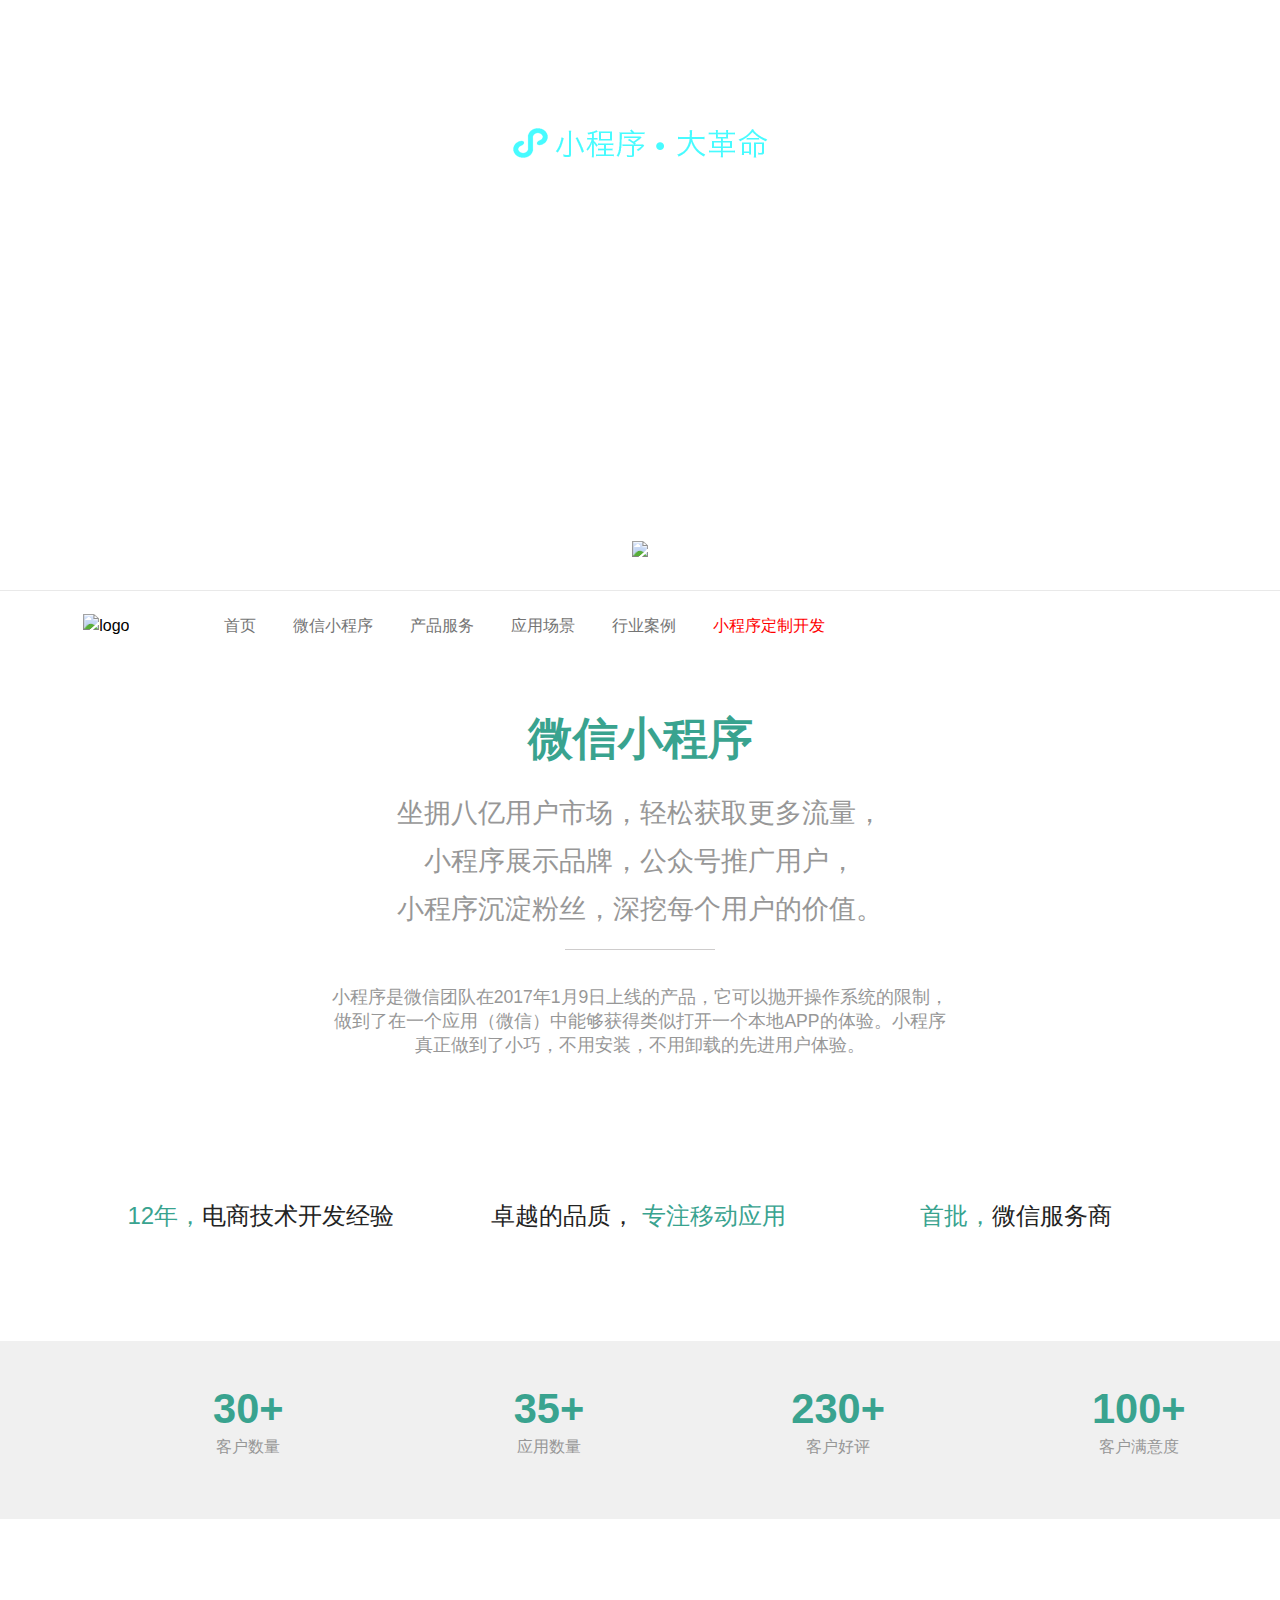
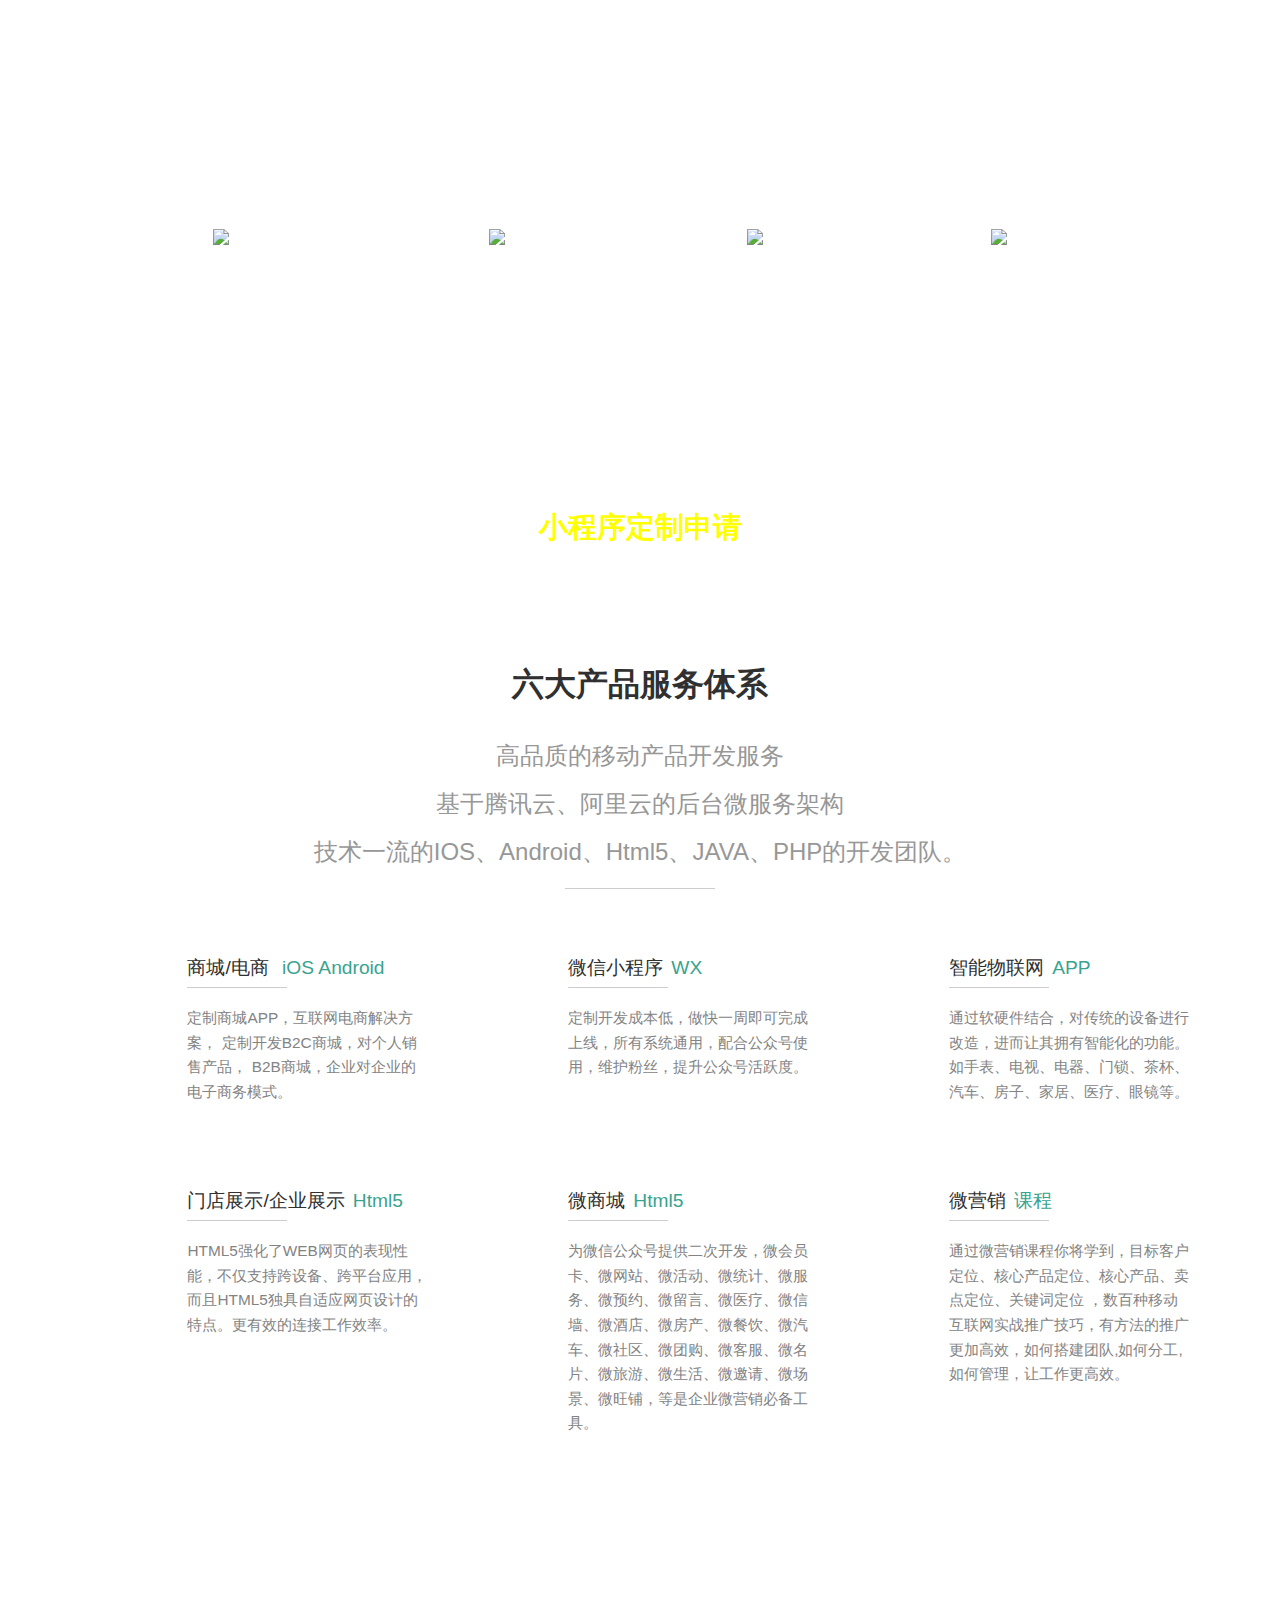
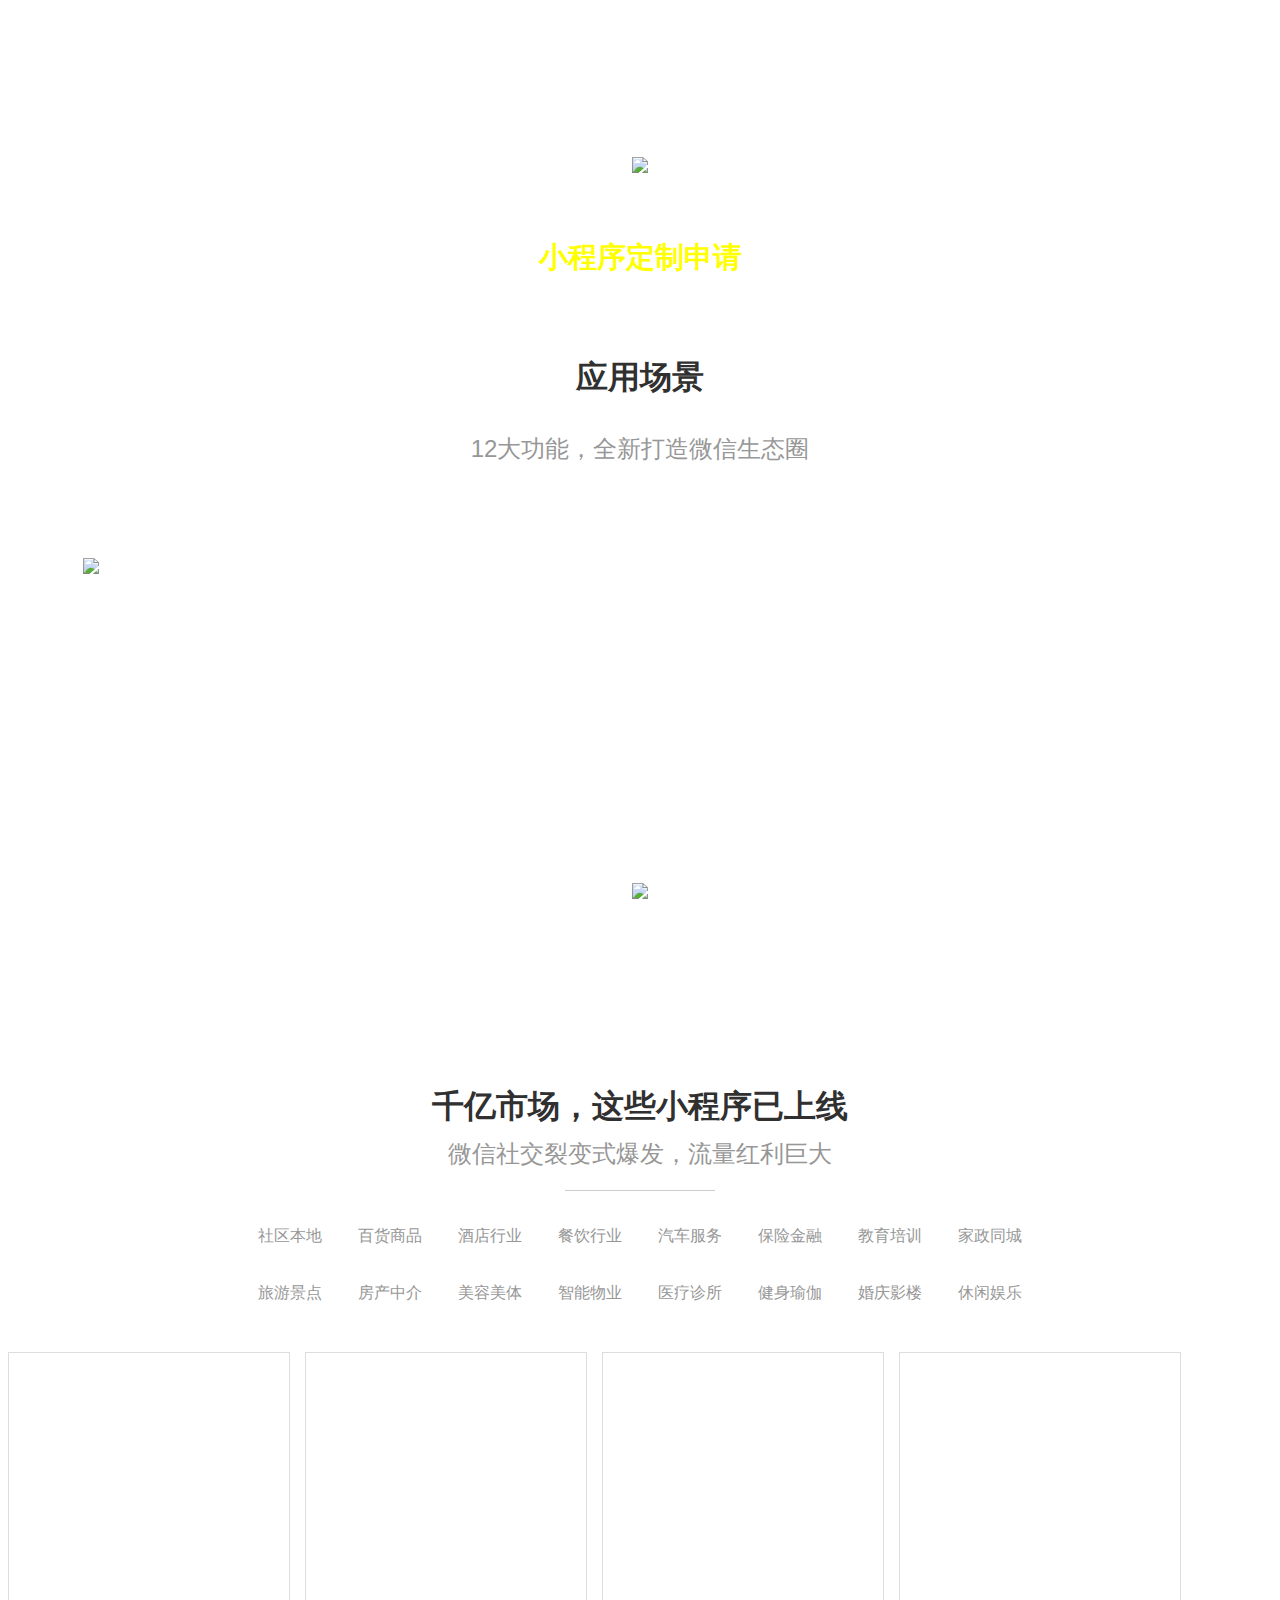
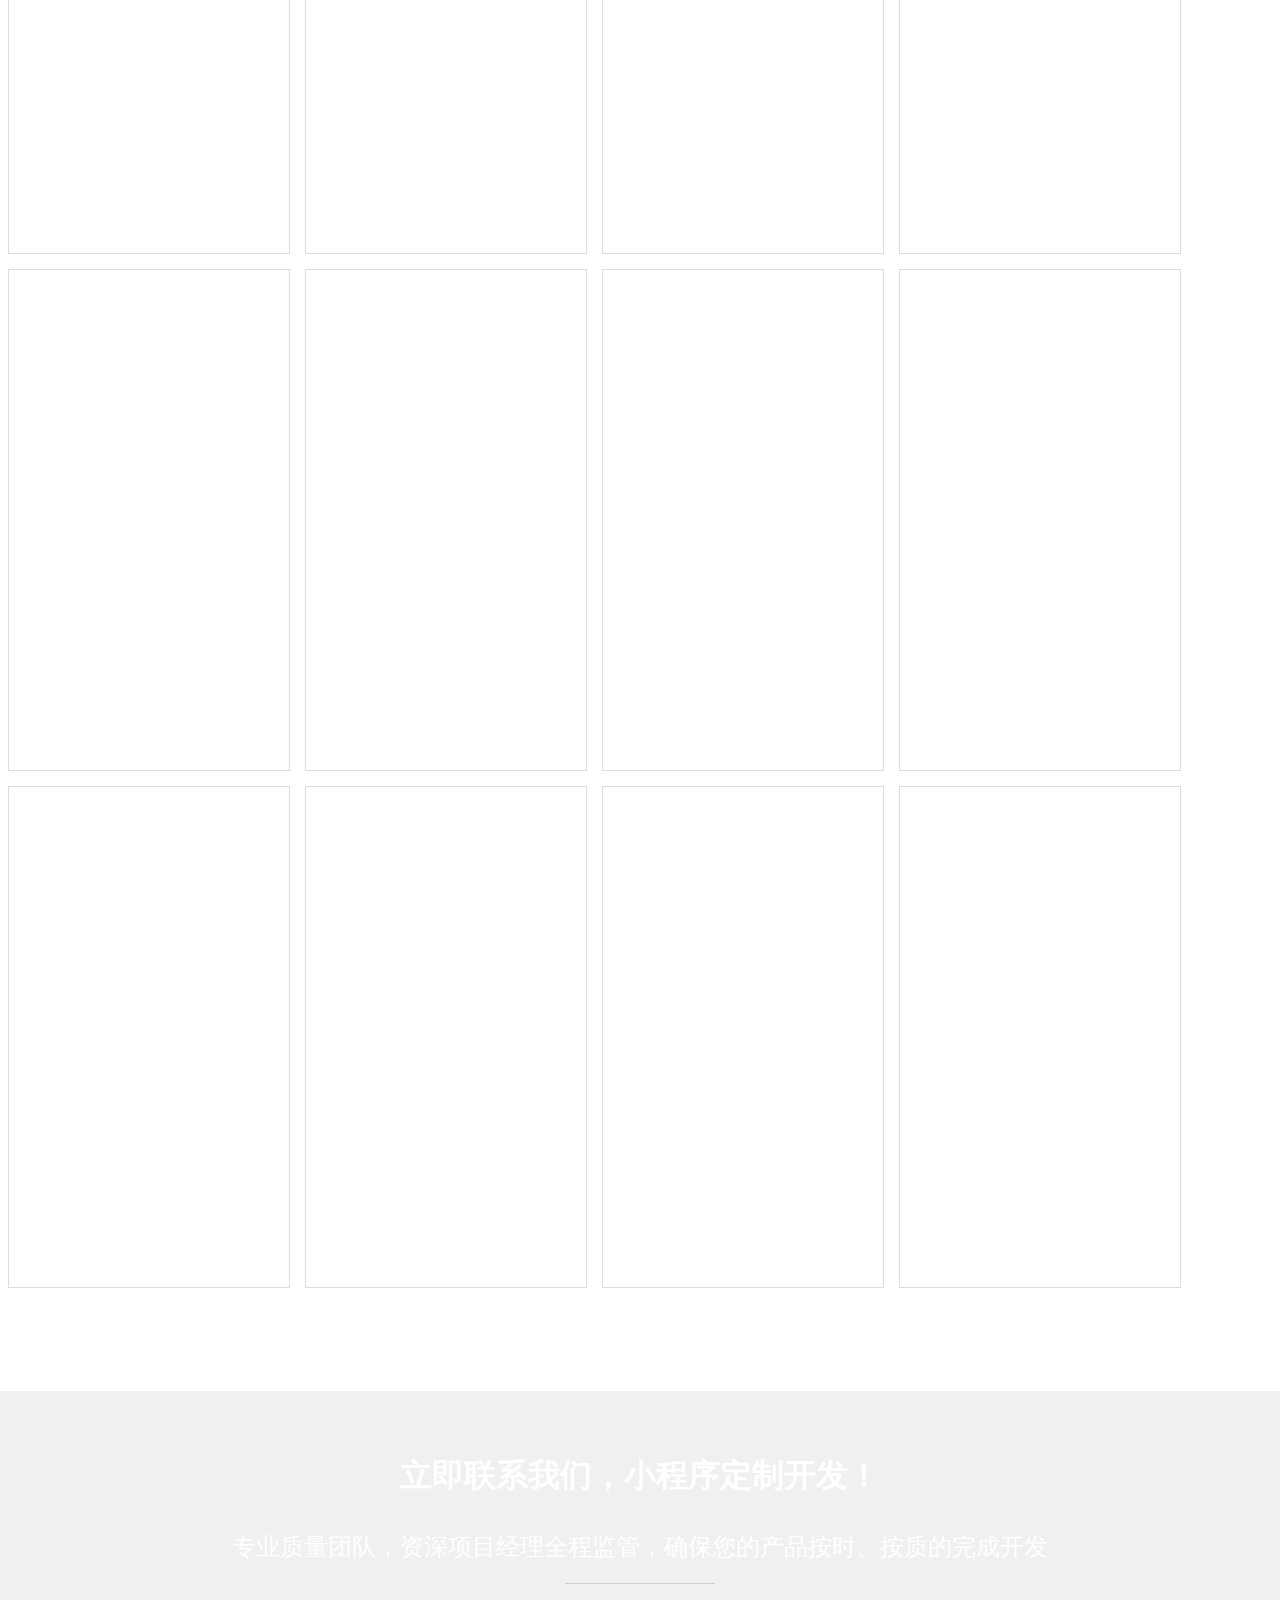
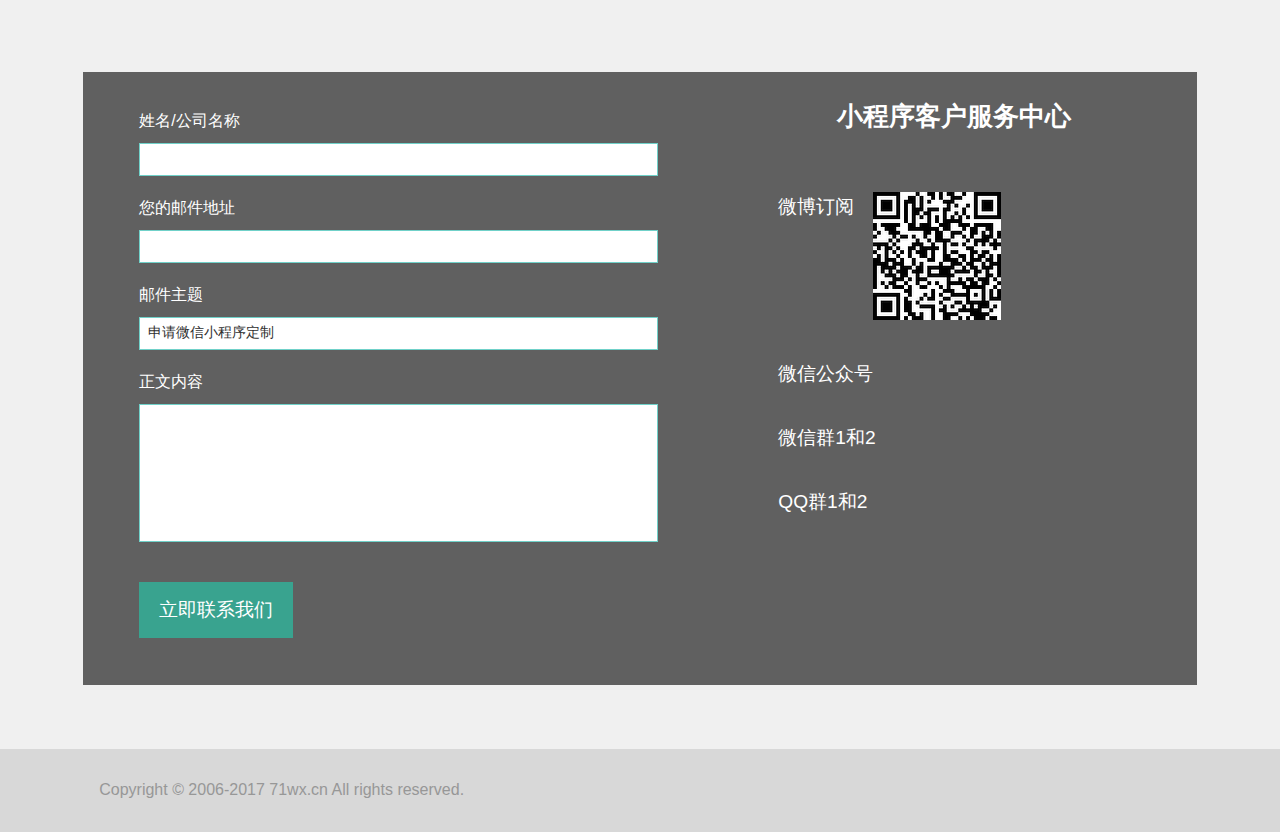
==== commit f258484b: "Ini" ====
--- a/index.html
+++ b/index.html
@@ -445,7 +445,7 @@
 						</div>
 						<div>
 							<span><label style="color:rgb(255, 255, 255);">邮件主题</label></span>
-							<span><input id="userTitle" name="userTitle" type="text" class="textbox">我要定制小程序</span>
+							<span><input id="userTitle" name="userTitle" type="text" class="textbox" value="申请微信小程序定制"></span>
 						</div>
 						<div>
 							<span><label style="color:rgb(255, 255, 255);">正文内容</label></span>
@@ -479,17 +479,24 @@
 </script>					
 
 					<div class="address">
-						<h3 class="heading" style="color:rgb(255, 255, 255);">在线QQ客服</h3>
+						<h3 class="heading" style="color:rgb(255, 255, 255);">小程序客户服务中心</h3>
 						<p></p>
-						<p style="color:rgb(255, 255, 255);">15天免费试用，立即点击联系</p>
+						<p></p>
 						<div class="c_grids">
-							<a class=" icon pointor" href="#"> </a>
-
+							<p style="color:rgb(255, 255, 255);">微博订阅</p>
+							<a href="http://weibo.com/p/1005052677433433" target="_blank"><img src="images/71wxcnweibo.png" alt="" /></a>
 							<div class="clear"> </div>
 						</div>
 						<div class="c_grids">
-							<a class=" icon contact-img" href="#"> </a>
-
+							<p style="color:rgb(255, 255, 255);">微信公众号</p>
+							<div class="clear"> </div>
+						</div>
+						<div class="c_grids">
+							<p style="color:rgb(255, 255, 255);">微信群1和2</p>
+							<div class="clear"> </div>
+						</div>
+						<div class="c_grids">
+							<p style="color:rgb(255, 255, 255);">QQ群1和2</p>
 							<div class="clear"> </div>
 						</div>
 					</div>
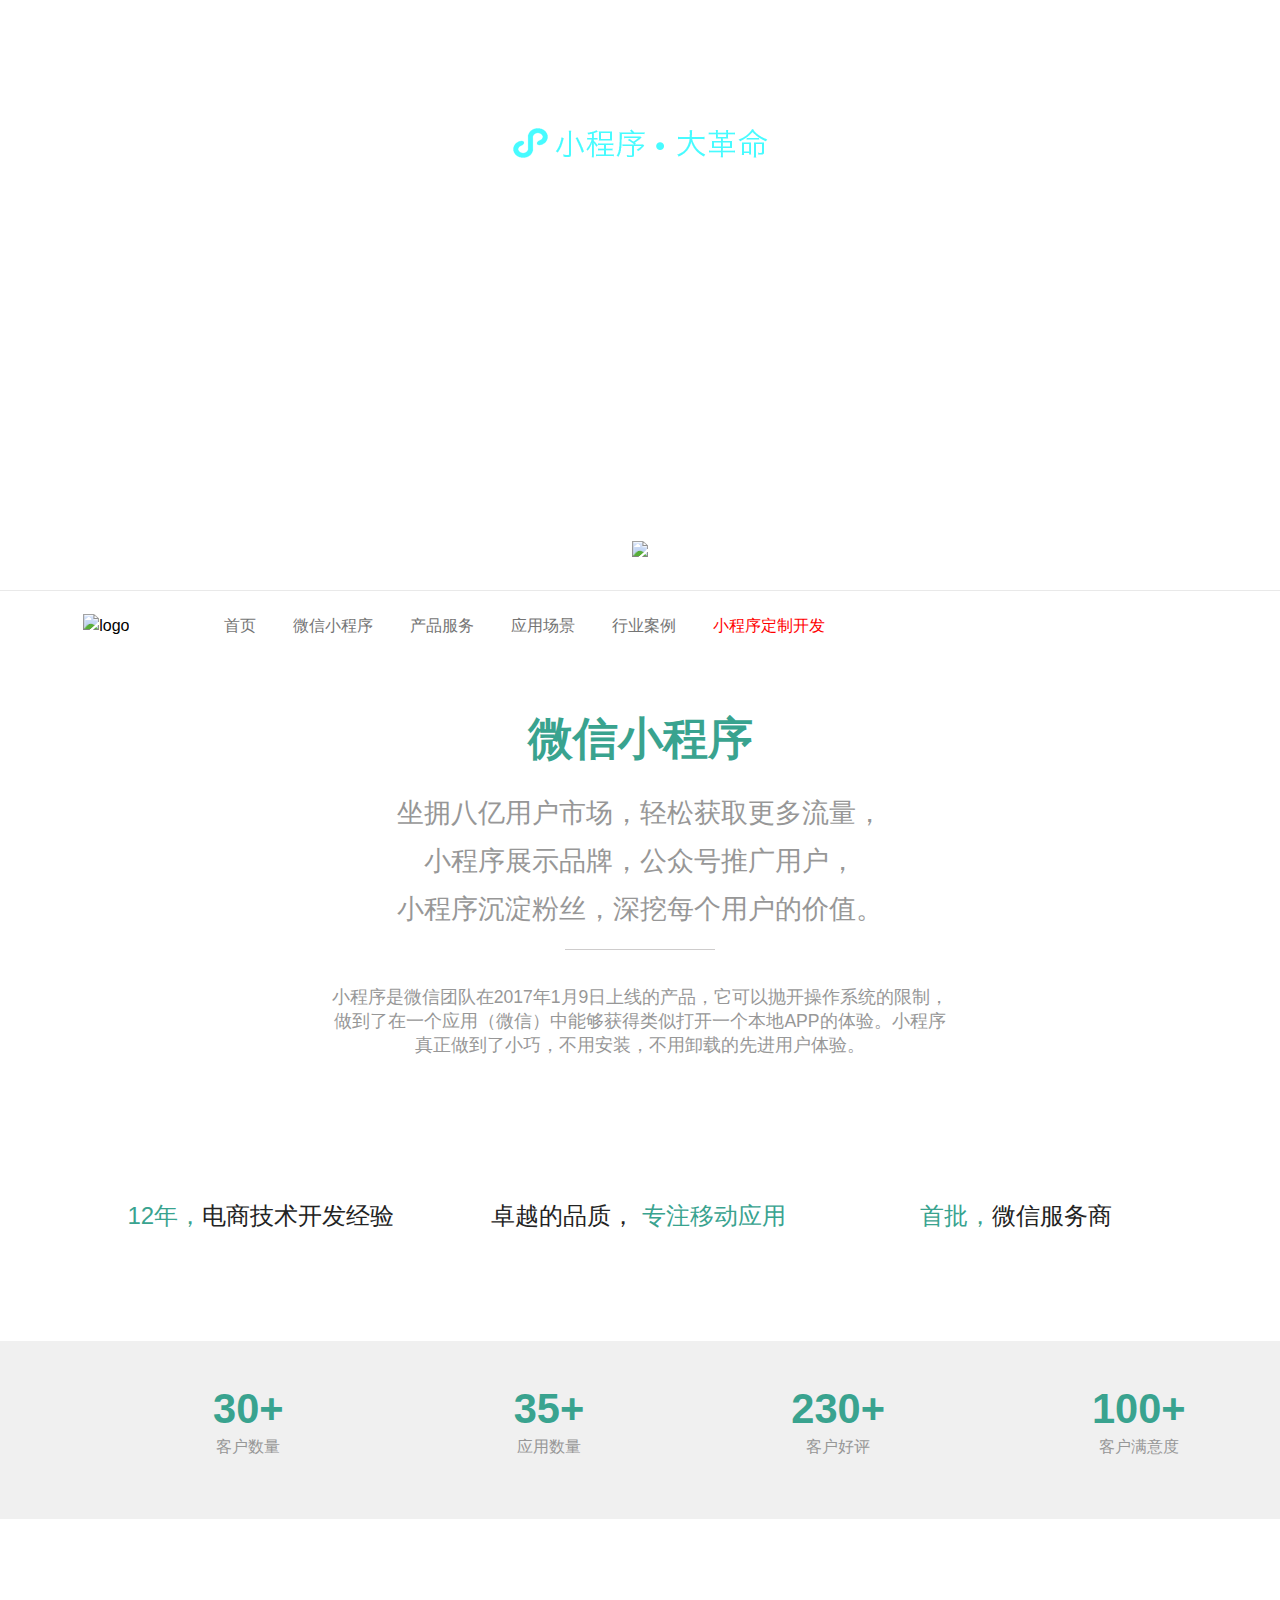
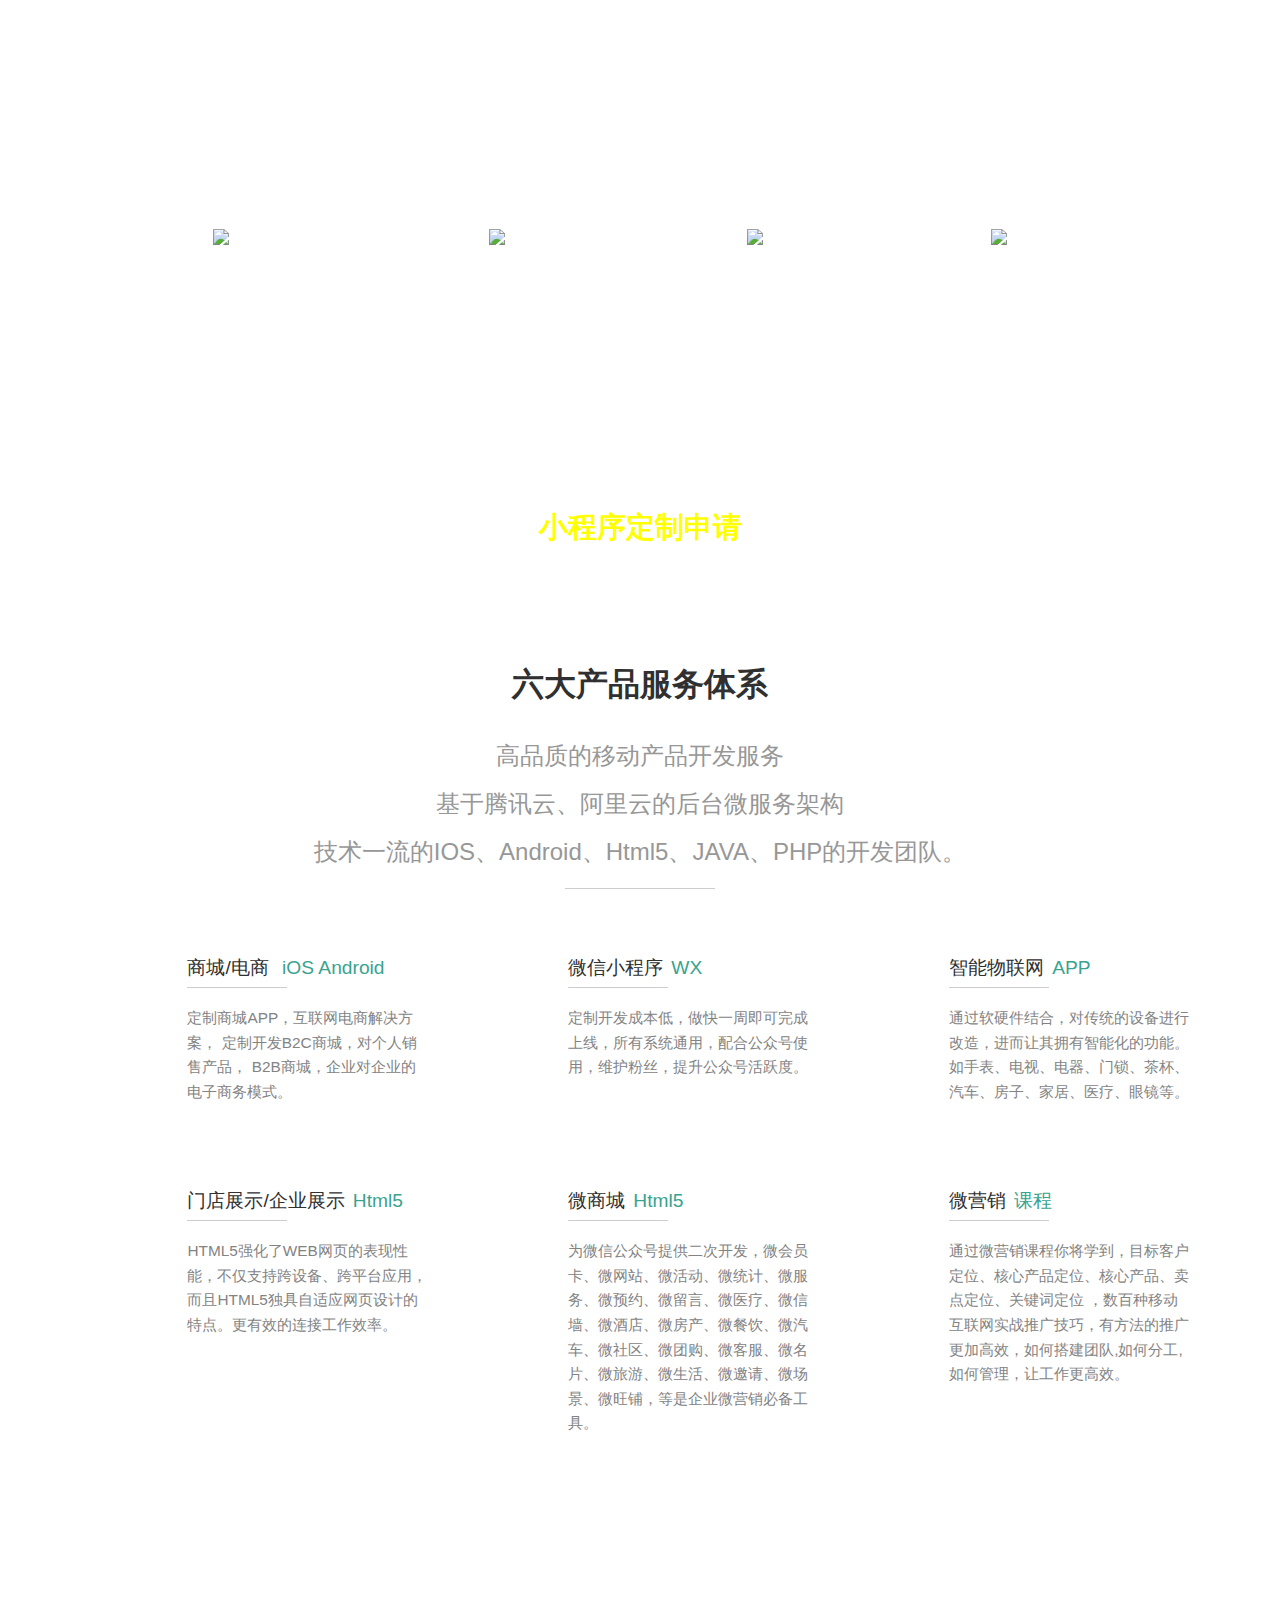
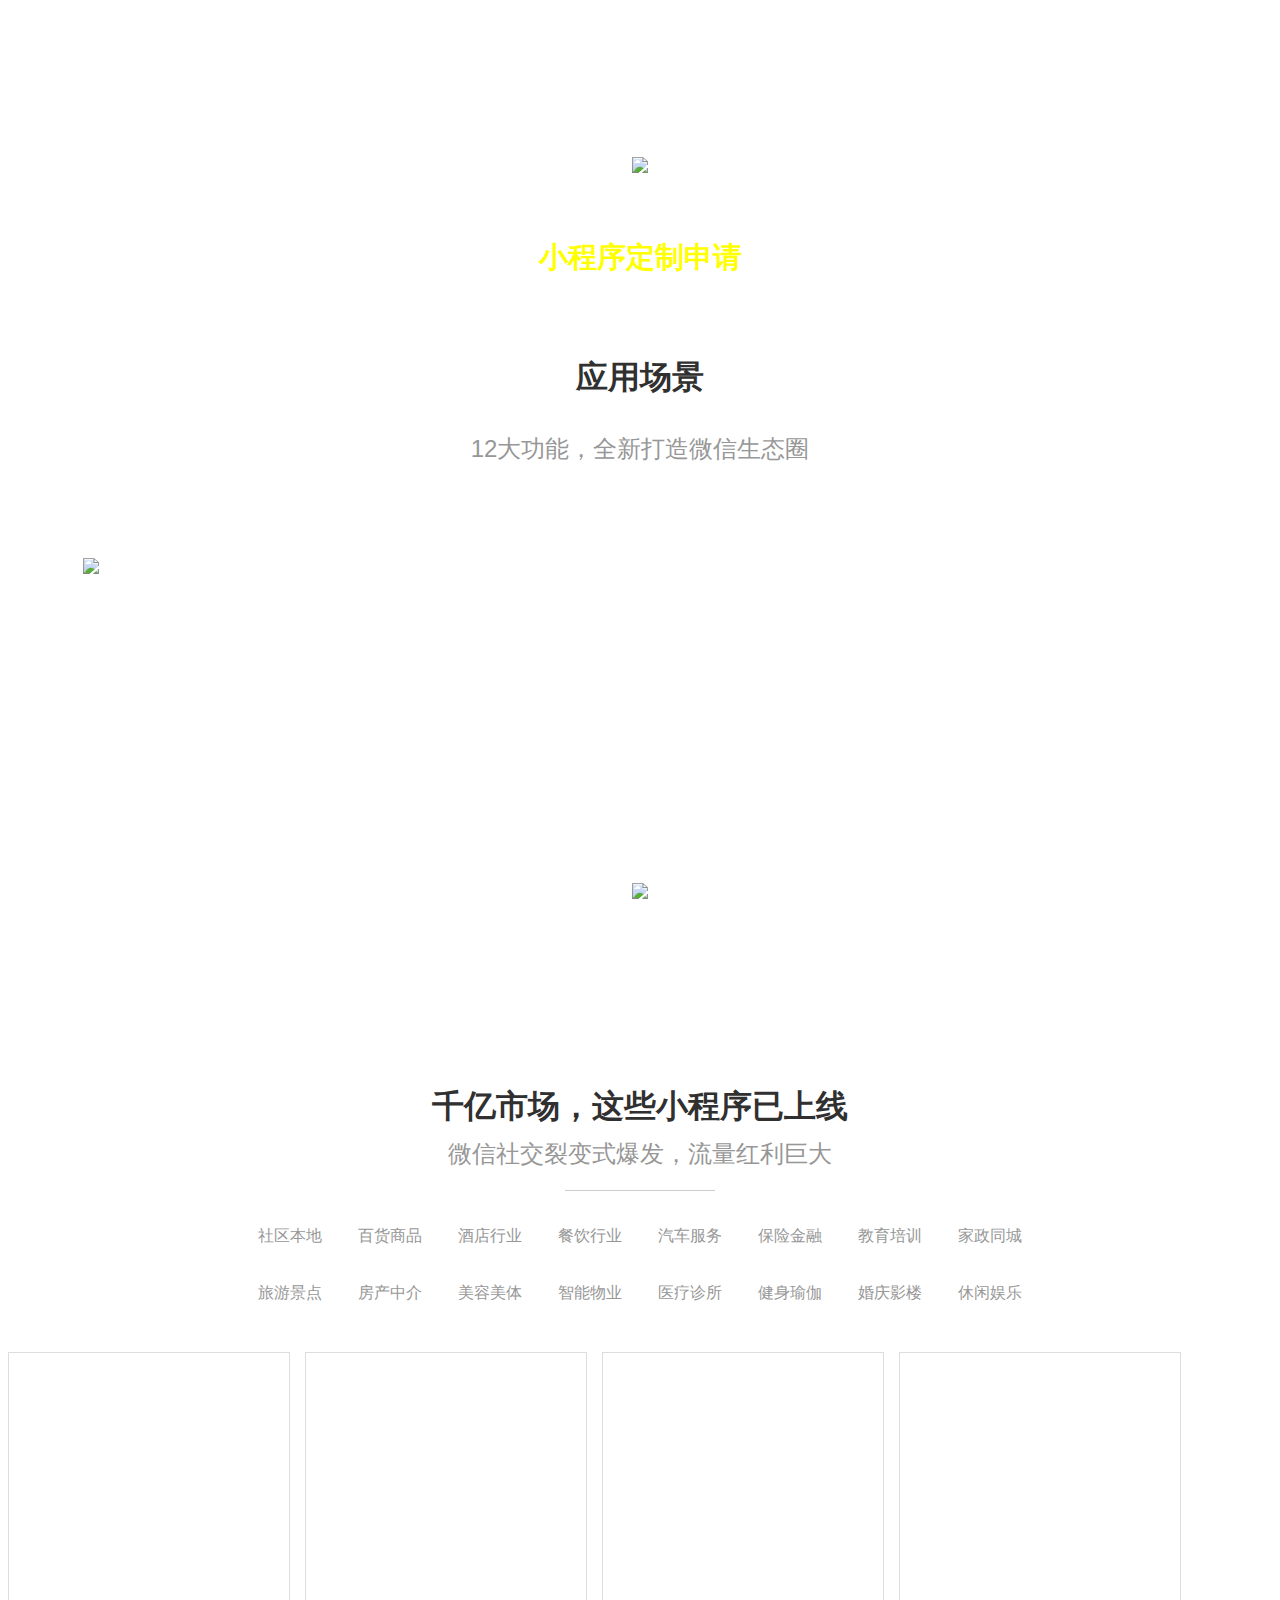
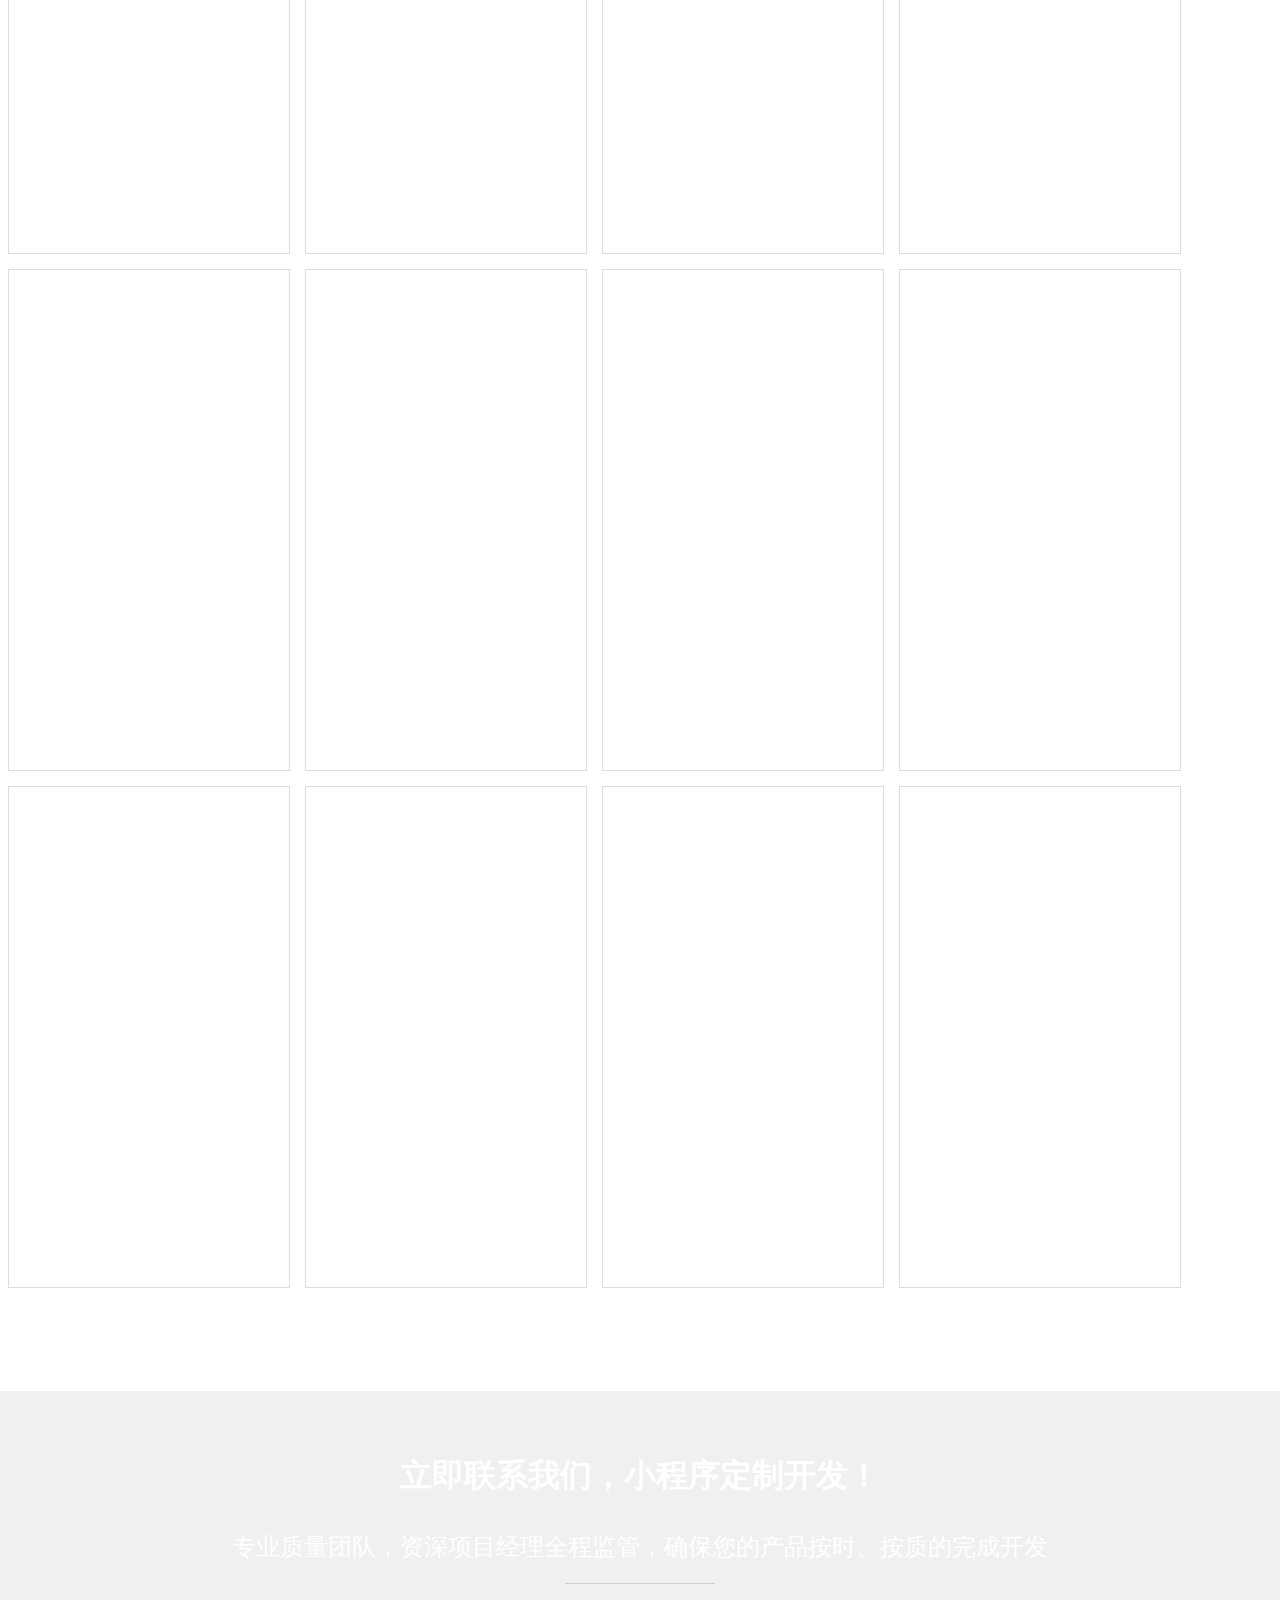
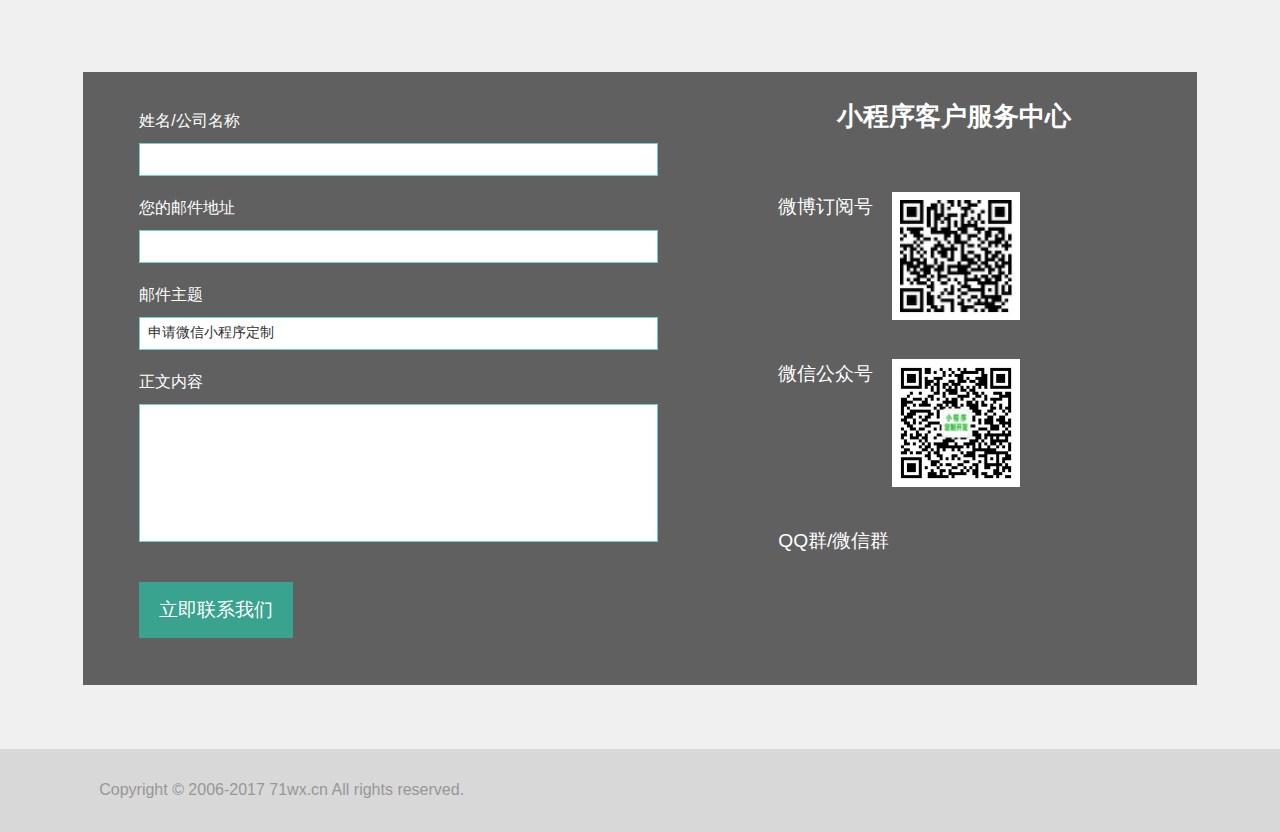
==== commit b3d67229: "Ini" ====
--- a/index.html
+++ b/index.html
@@ -483,20 +483,17 @@
 						<p></p>
 						<p></p>
 						<div class="c_grids">
-							<p style="color:rgb(255, 255, 255);">微博订阅</p>
-							<a href="http://weibo.com/p/1005052677433433" target="_blank"><img src="images/71wxcnweibo.png" alt="" /></a>
+							<p style="color:rgb(255, 255, 255);">微博订阅号</p>
+							<a href="http://weibo.com/p/1005052677433433" target="_blank"><img src="images/71wxcnweibo.jpg" alt="" width=128 height=128 /></a>
 							<div class="clear"> </div>
 						</div>
 						<div class="c_grids">
 							<p style="color:rgb(255, 255, 255);">微信公众号</p>
+							<a href="#" target="_blank"><img src="images/71wxgzh.jpg" alt="" width=128 height=128 /></a>
 							<div class="clear"> </div>
 						</div>
 						<div class="c_grids">
-							<p style="color:rgb(255, 255, 255);">微信群1和2</p>
-							<div class="clear"> </div>
-						</div>
-						<div class="c_grids">
-							<p style="color:rgb(255, 255, 255);">QQ群1和2</p>
+							<p style="color:rgb(255, 255, 255);">QQ群/微信群</p>
 							<div class="clear"> </div>
 						</div>
 					</div>
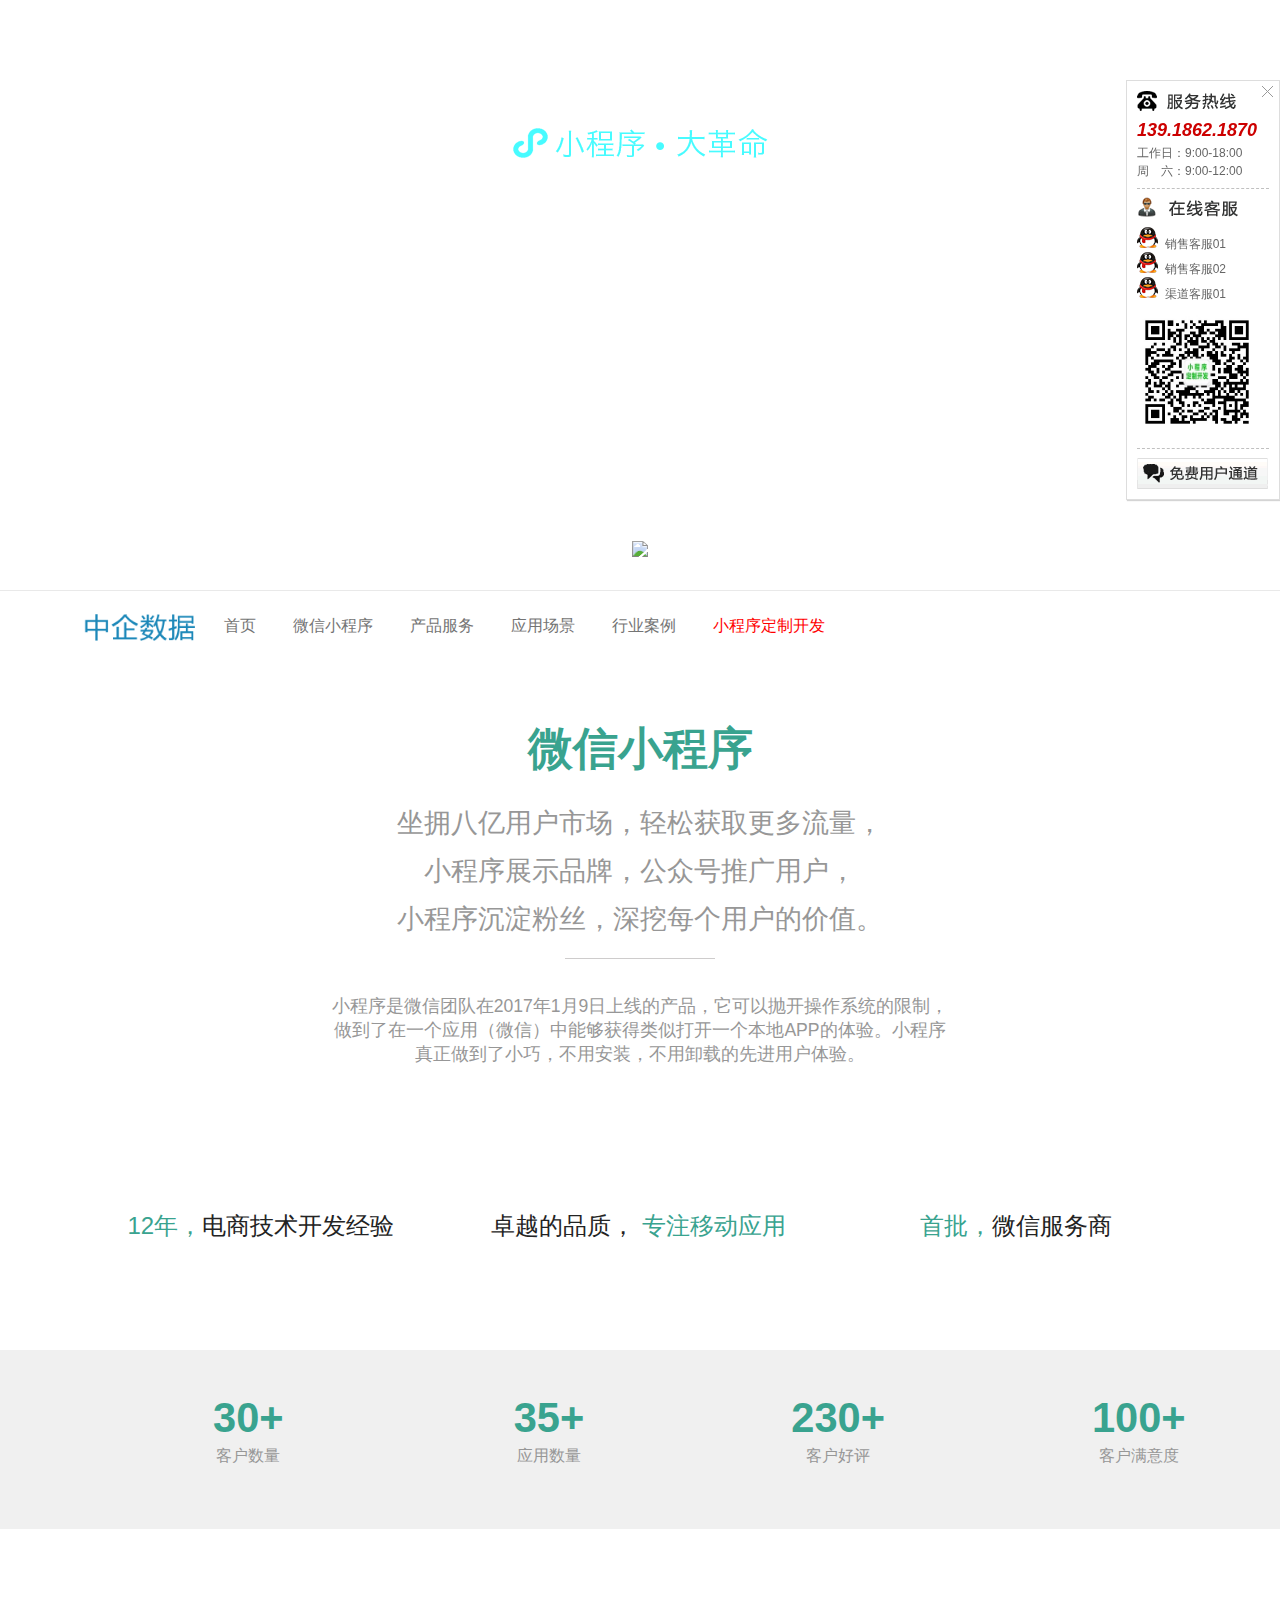
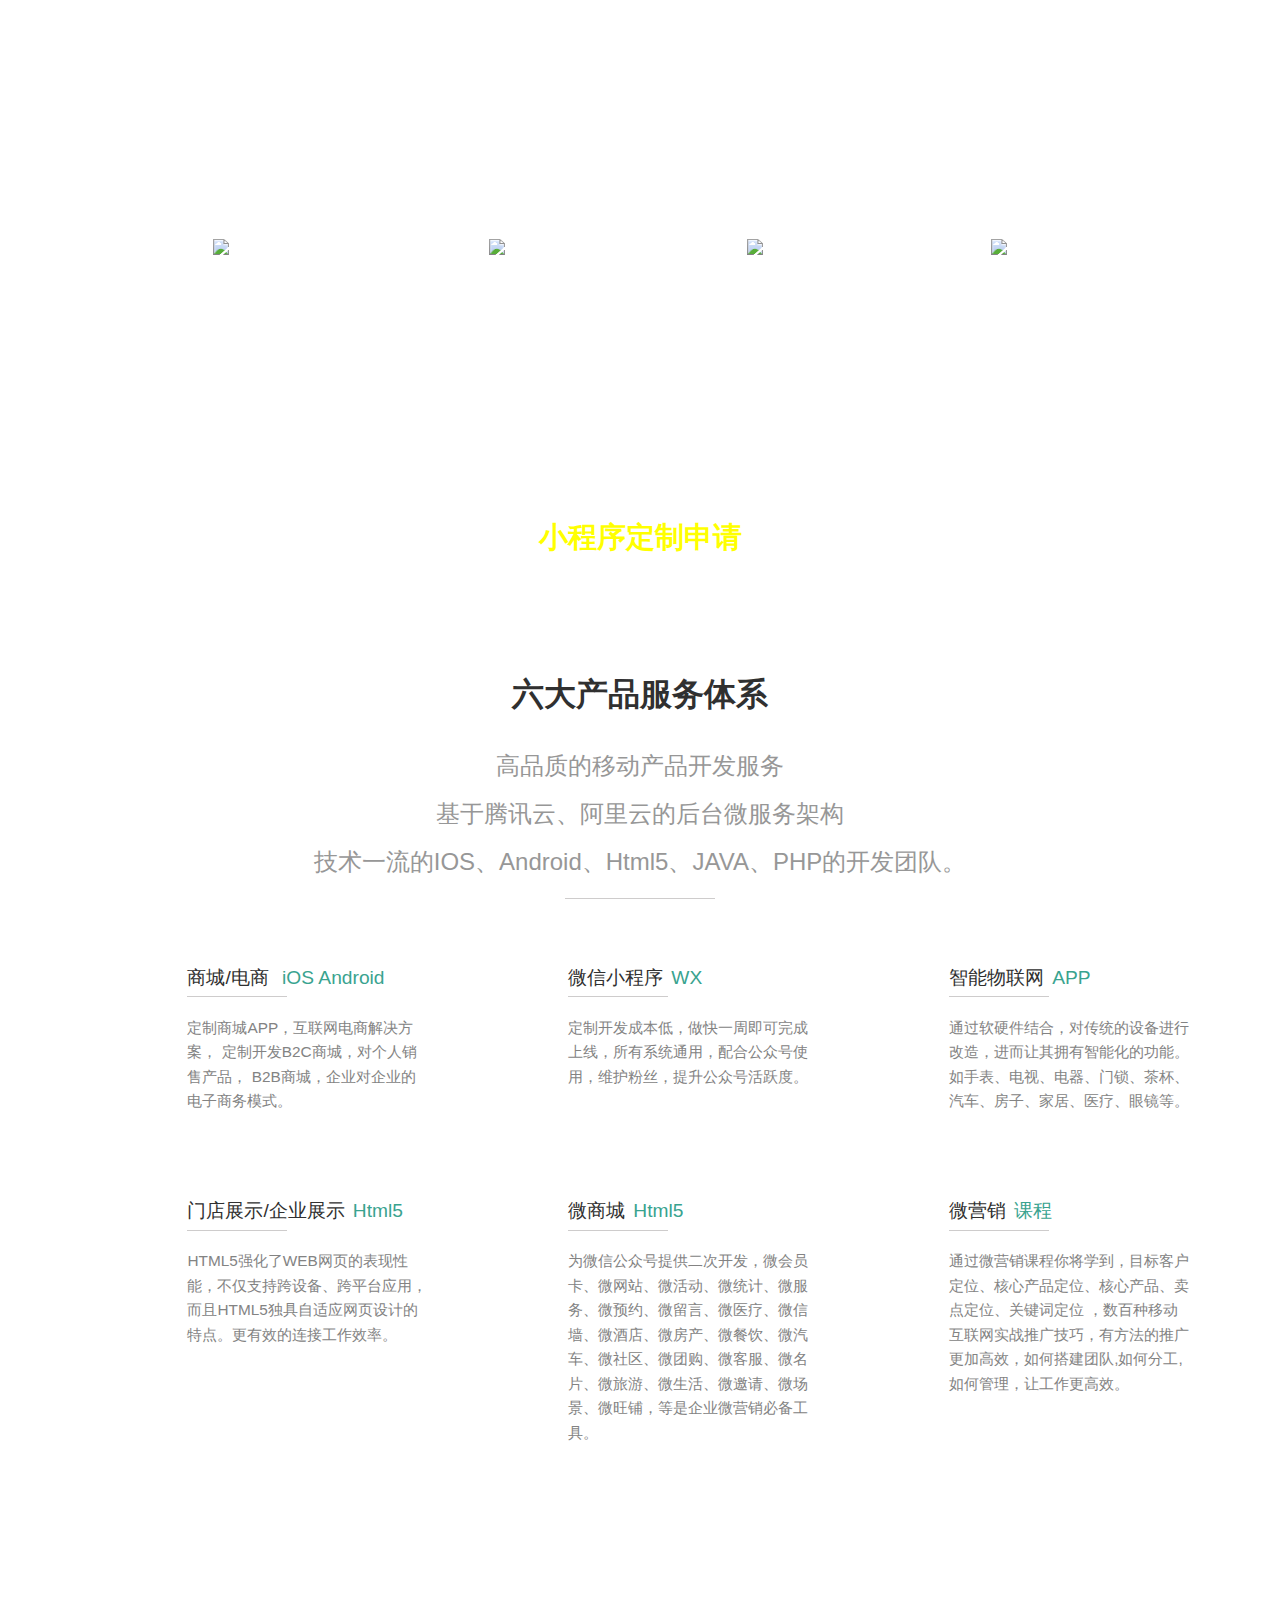
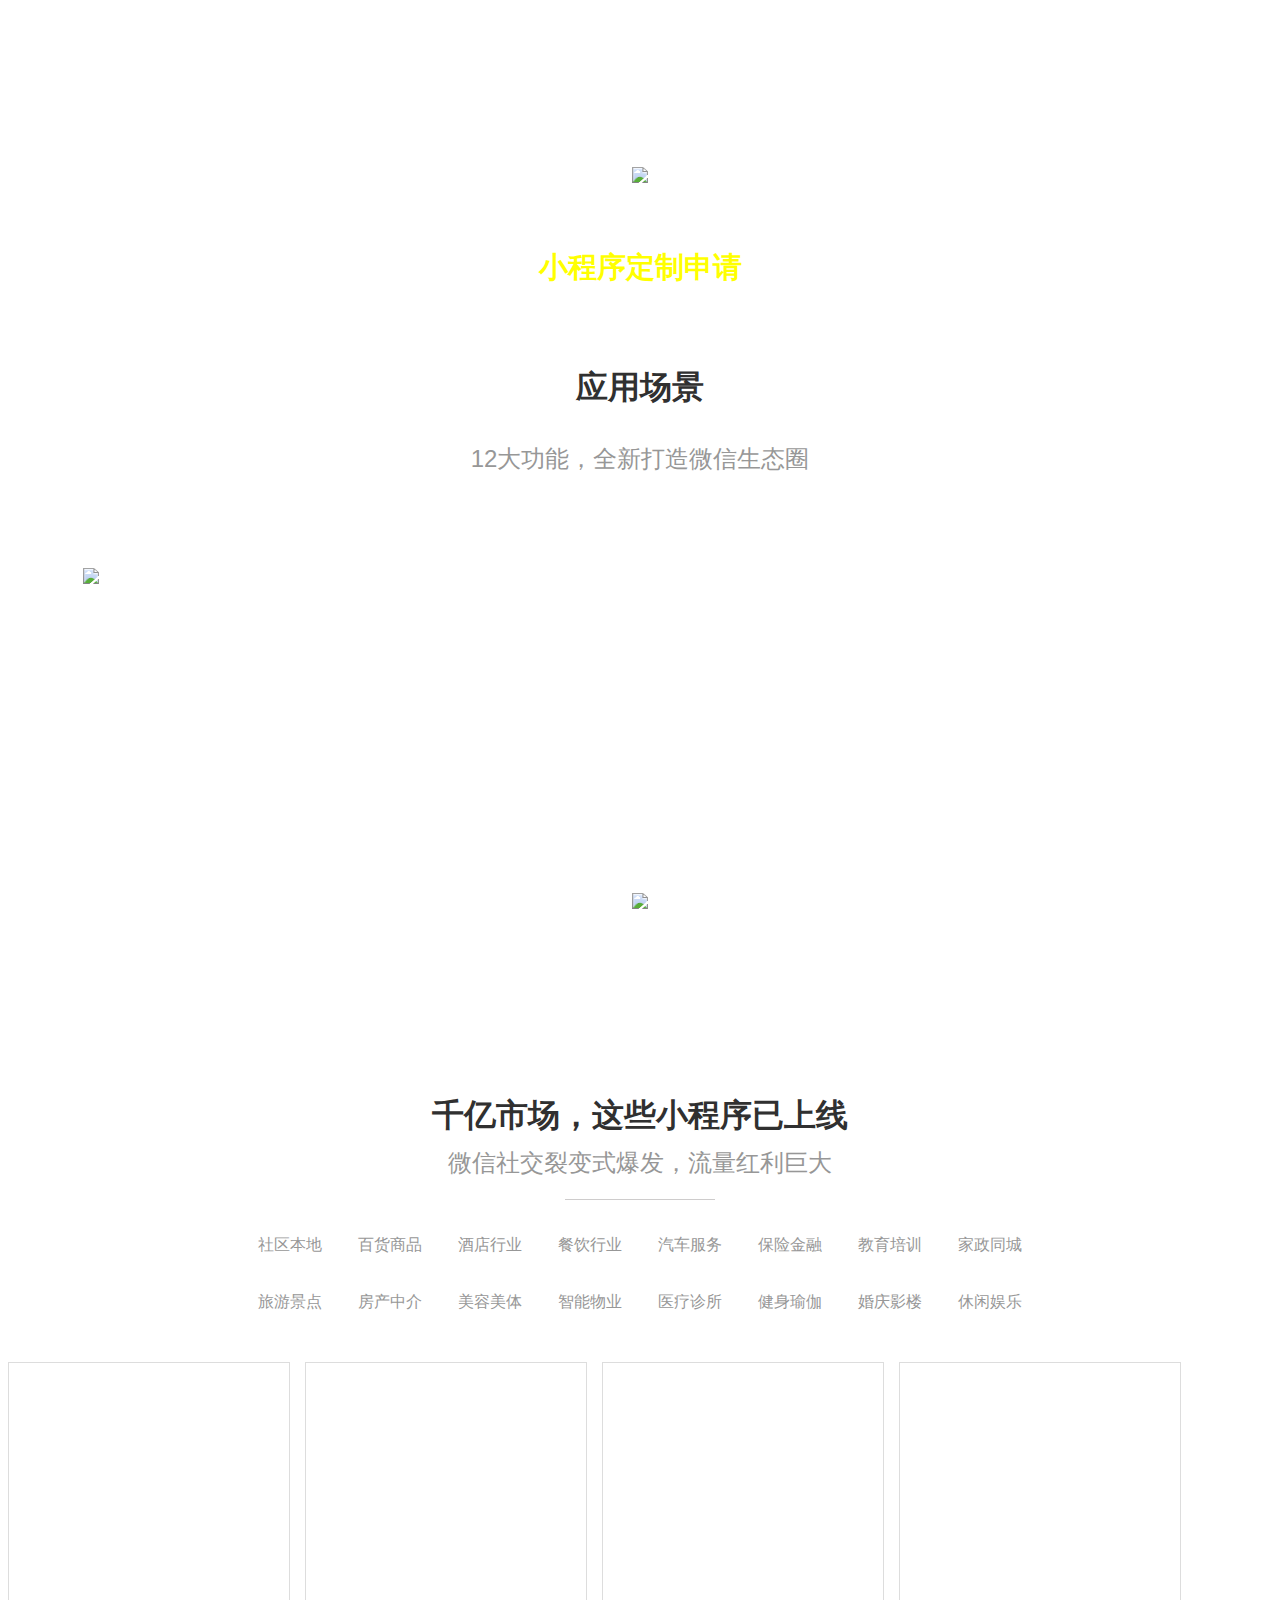
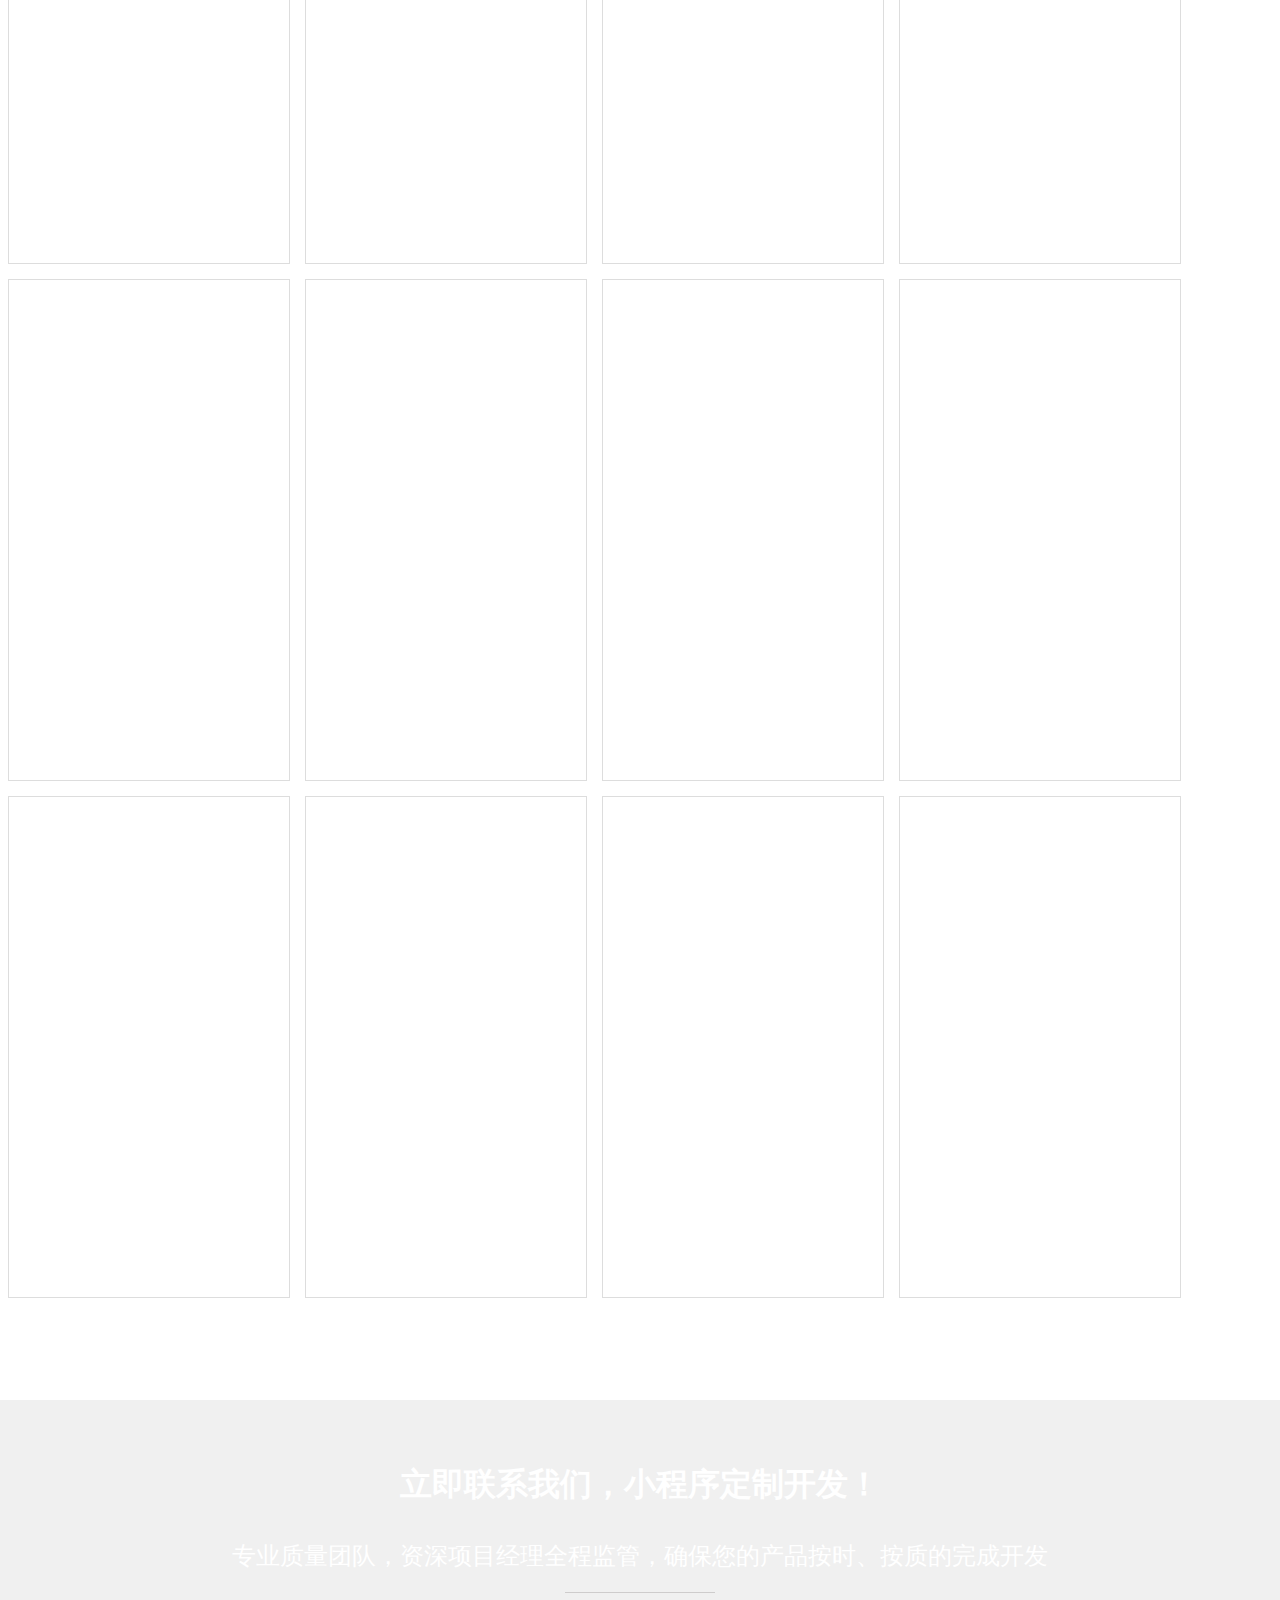
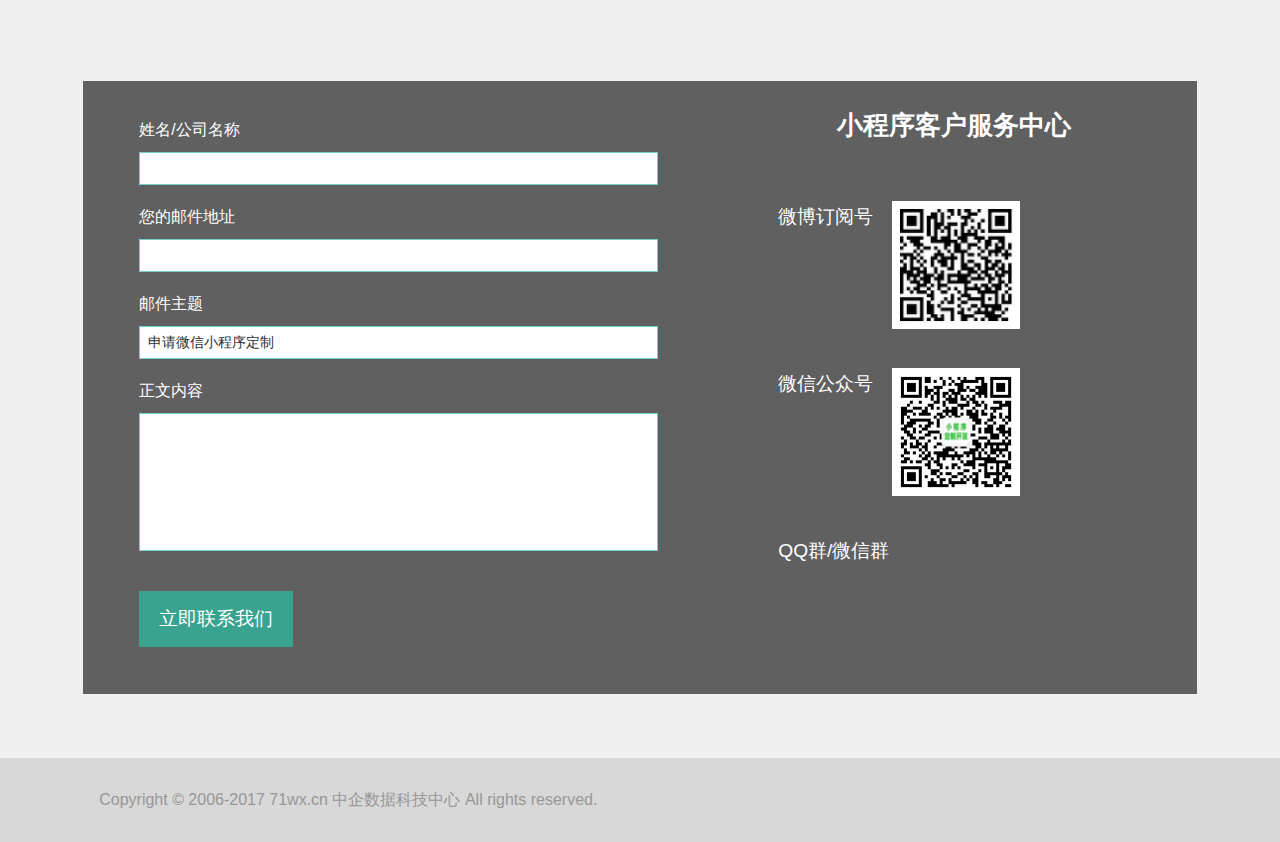
==== commit 4255a002: "Ini" ====
--- a/index.html
+++ b/index.html
@@ -28,7 +28,7 @@
 				
 			<nav class="nav_wrapper">
 				<div class="wrap">
-					<div class="logo"><img src="https://i.loli.net/2017/09/27/59cb140495f3c.png" alt="logo" /></div>
+					<div class="logo"><img src="images/logo1v4.png" alt="logo" /></div>
 					<a href="#" class="header_toggle">菜单</a>
 					<ul class="navigation">
 						<li class="scroll"><a href="#home" >首页</a></li>
@@ -509,12 +509,37 @@
    	    <div class="wrap">
    	    	<div class="footer-left">
 				<div class="copy">
-			       <p>Copyright &copy; 2006-2017 71wx.cn All rights reserved.</p>
+			       <p>Copyright &copy; 2006-2017 71wx.cn 中企数据科技中心 All rights reserved.</p>
 		        </div>
 			</div>
 		   <div class="clear"> </div>
 	    </div>
 
    </div>
+
+
+<div class="clear"> </div>
+<link href="css/kefu.css" rel="stylesheet" type="text/css" />
+<div id="kefu1">
+	<div class="cs_close"><a href="javascript:;" onClick="$('#kefu1').fadeOut()"><span>关闭</span></a></div>
+	<div class="cs_tel"></div>
+	<div class="cs_tel_ct">
+		<span class="cs_tel_num">139.1862.1870</span> 工作日：9:00-18:00<br />周　六：9:00-12:00<br />
+	</div>
+	<div class="cs_spr"></div>
+	<div class="cs_online"></div>
+	<div class="cs_online_ct">
+		<div class="cs_online_qq" align="absmiddle"><a target="_blank" href="http://wpa.qq.com/msgrd?v=1&amp;uin=2871577341&amp;site=qq&amp;menu=yes"><img border="0" src="images/x_qq_01.png" alt="点击这里给我发消息" title="点击这里给我发消息" />&nbsp;&nbsp;销售客服01</a></div>
+		<div class="cs_online_qq" align="absmiddle"><a target="_blank" href="http://wpa.qq.com/msgrd?v=1&amp;uin=2871577341&amp;site=qq&amp;menu=yes"><img border="0" src="images/x_qq_01.png" alt="点击这里给我发消息" title="点击这里给我发消息" />&nbsp;&nbsp;销售客服02</a></div>
+		<div class="cs_online_qq" align="absmiddle"><a target="_blank" href="http://wpa.qq.com/msgrd?v=1&amp;uin=2871577341&amp;site=qq&amp;menu=yes"><img border="0" src="images/x_qq_01.png" alt="点击这里给我发消息" title="点击这里给我发消息" />&nbsp;&nbsp;渠道客服01</a></div>
+	</div>
+	<div class="cs_qcode"><img src="images/71wxgzh.jpg" width="120" height="120" title="用手机微信扫一扫" /></div>
+	<div class="cs_spr"></div>
+	<div class="cs_baidu" style="display:none;"><a href="javascript:;" target="_blank"><span>百度商桥咨询</span></a></div>
+	<div class="cs_space" style="display:none;"></div>
+	<div class="cs_free"><a href="javascript:;" target="_blank"><span>免费用户通道</span></a></div>
+</div>
+
+
 </body>
 </html>--- a/css/kefu.css
+++ b/css/kefu.css
@@ -0,0 +1,30 @@
+*html #kefu1 { /*--IE6 Hack - Fixed Positioning to the Bottom--*/
+	margin-top:50px;/*--Prevents IE6 from having an infinity scroll bar - due to 1px border on #footpanel--*/
+	position:absolute;
+	top:expression(eval(document.compatMode &&document.compatMode=='CSS1Compat') ?documentElement.scrollTop+50 :document.body.scrollTop +50);
+}
+
+#kefu1{position:fixed;right:0px;top:80px;z-index:10008;width:132px;padding:10px;background:#fff;border:1px solid #ddd;box-shadow:1px 1px 1px #d4d4d4;font-size:12px;}
+.cs_tel{height:25px;background:url('../images/img.gif') no-repeat 0px 0px;}
+.cs_tel_ct{color:#666;line-height:150%;}
+.cs_tel_num{color:#c00;font-size:18px;font-family:Arial,Verdana;font-style:italic;font-weight:bold;display:block;padding:5px 0px;}
+
+.cs_online{height:30px;background:url('../images/img.gif') no-repeat 0px -50px;}
+.cs_online_qq{height:25px;}
+.cs_online_qq a:link, .cs_online_qq a:active, .cs_online_qq a:visited, .cs_online_qq a:hover{text-decoration:none;color:#666;}
+
+.cs_qcode{padding:10px 0px 0px 0px;}
+
+.cs_free{height:32px;background:url('../images/img.gif') no-repeat 0px -100px;}
+.cs_free a{display:block;height:32px;}
+.cs_free a span{display:none;}
+
+.cs_baidu{height:32px;background:url('../images/img.gif') no-repeat 0px -200px;}
+.cs_baidu a{display:block;height:32px;}
+.cs_baidu a span{display:none;}
+
+.cs_spr{border-bottom:1px dashed #c0c0c0;margin:8px 0px;}
+.cs_space{clear:both;overflow:hidden;height:8px;}
+.cs_close{position:absolute;right:5px;top:5px;width:12px;height:12px;background:url('../images/img.gif') no-repeat 0px -150px;}
+.cs_close a{display:block;height:10px;}
+.cs_close a span{display:none;}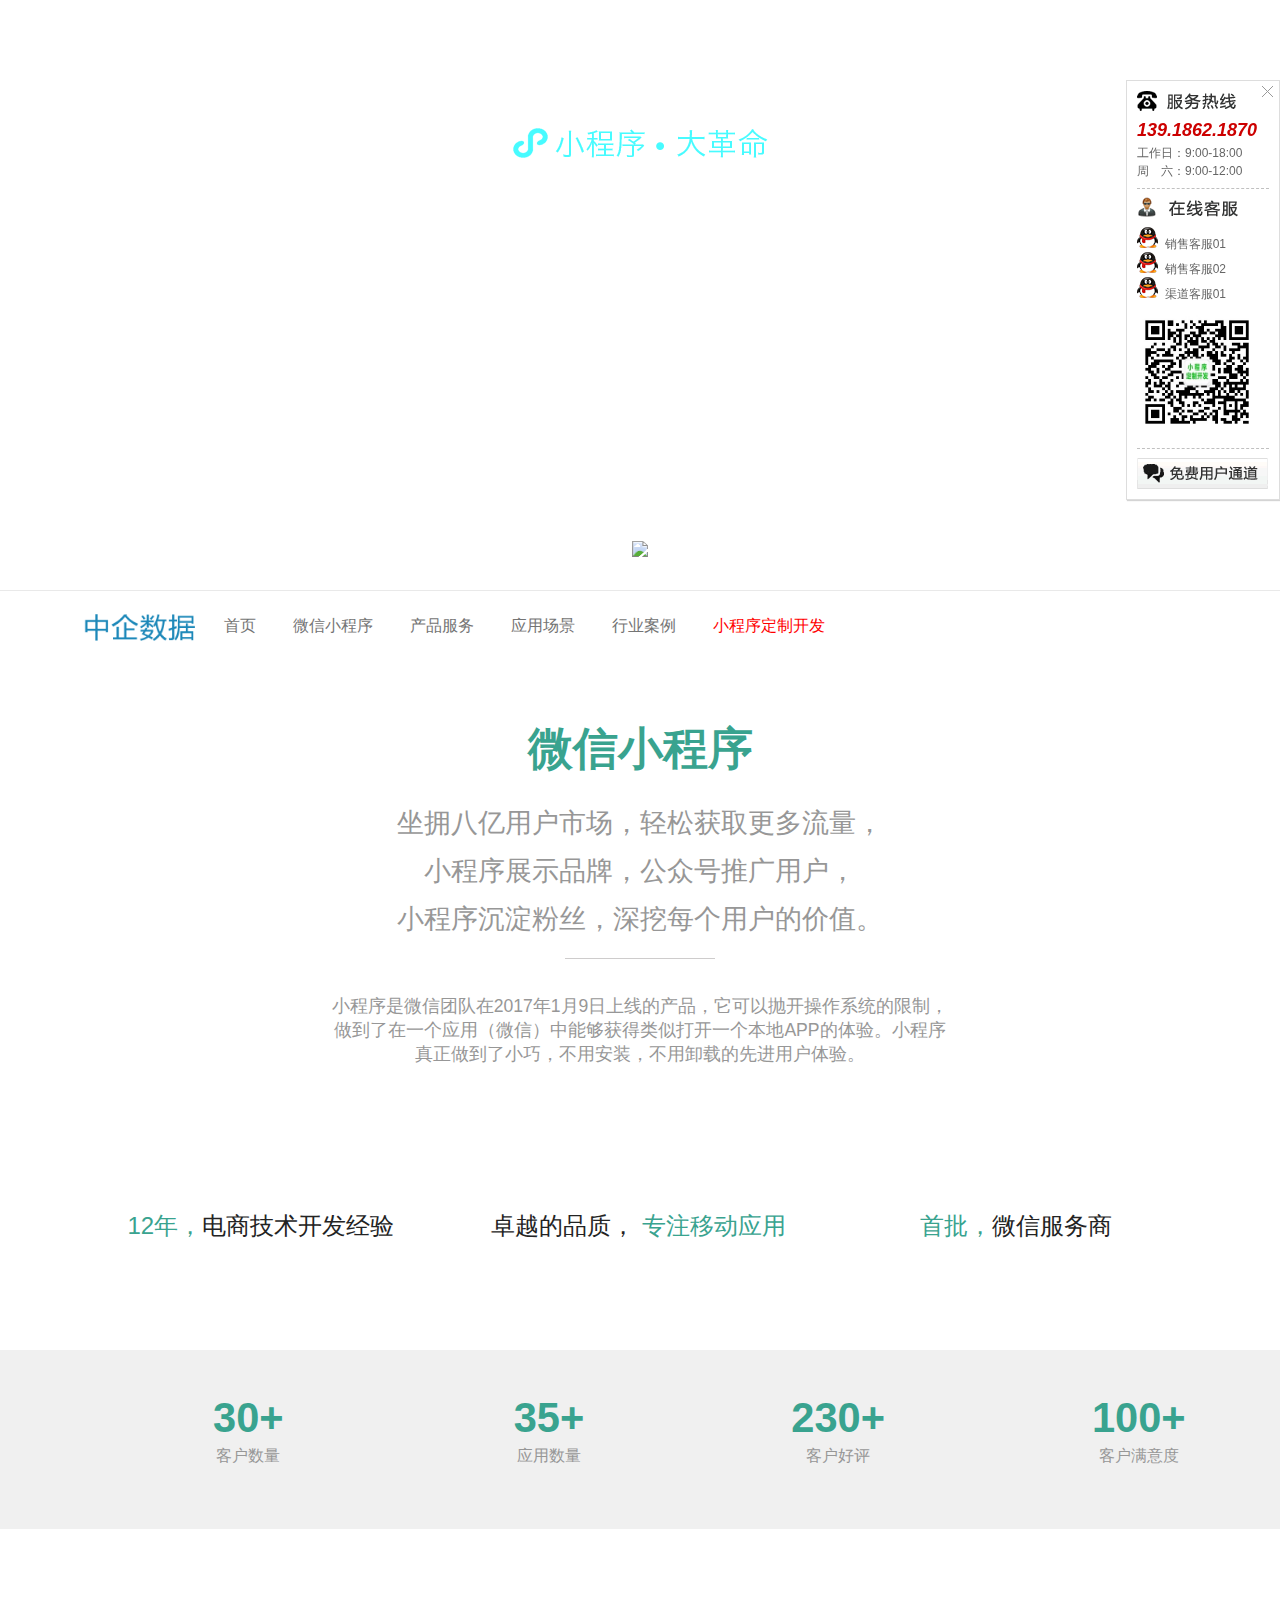
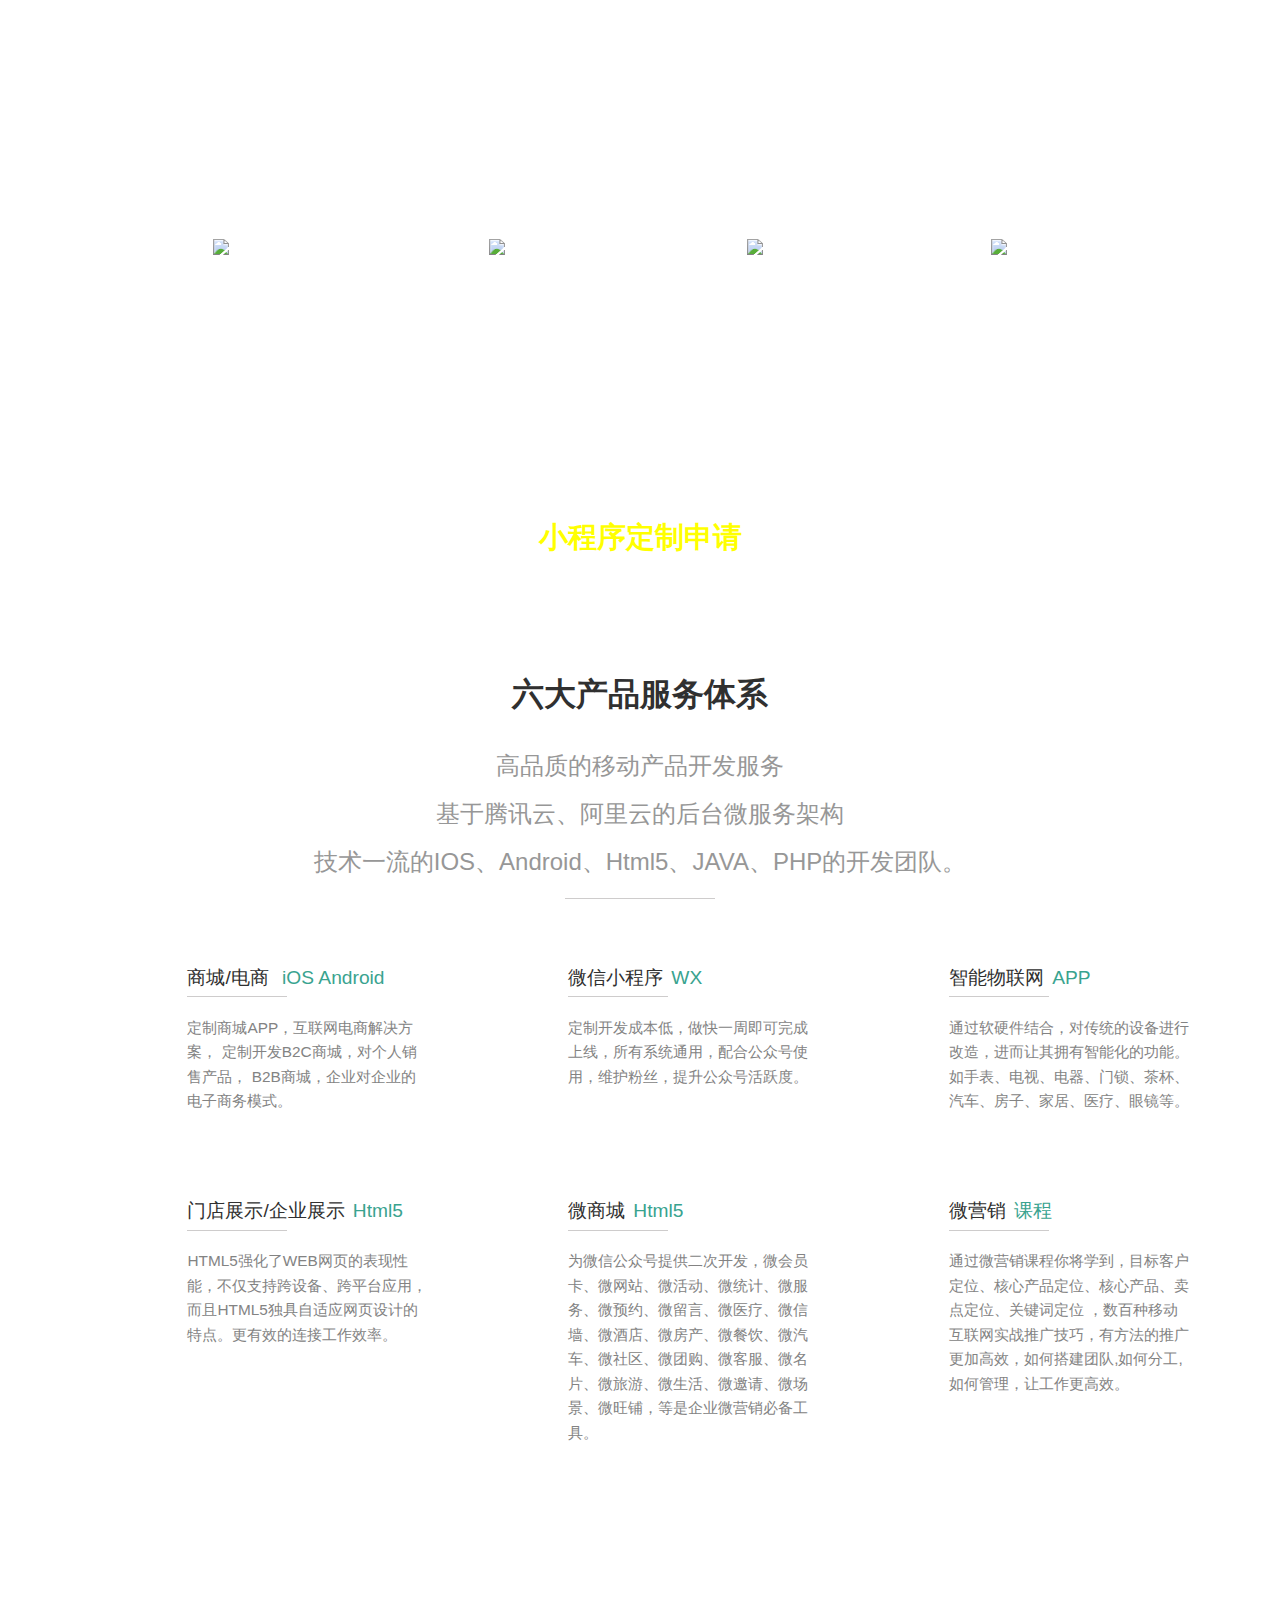
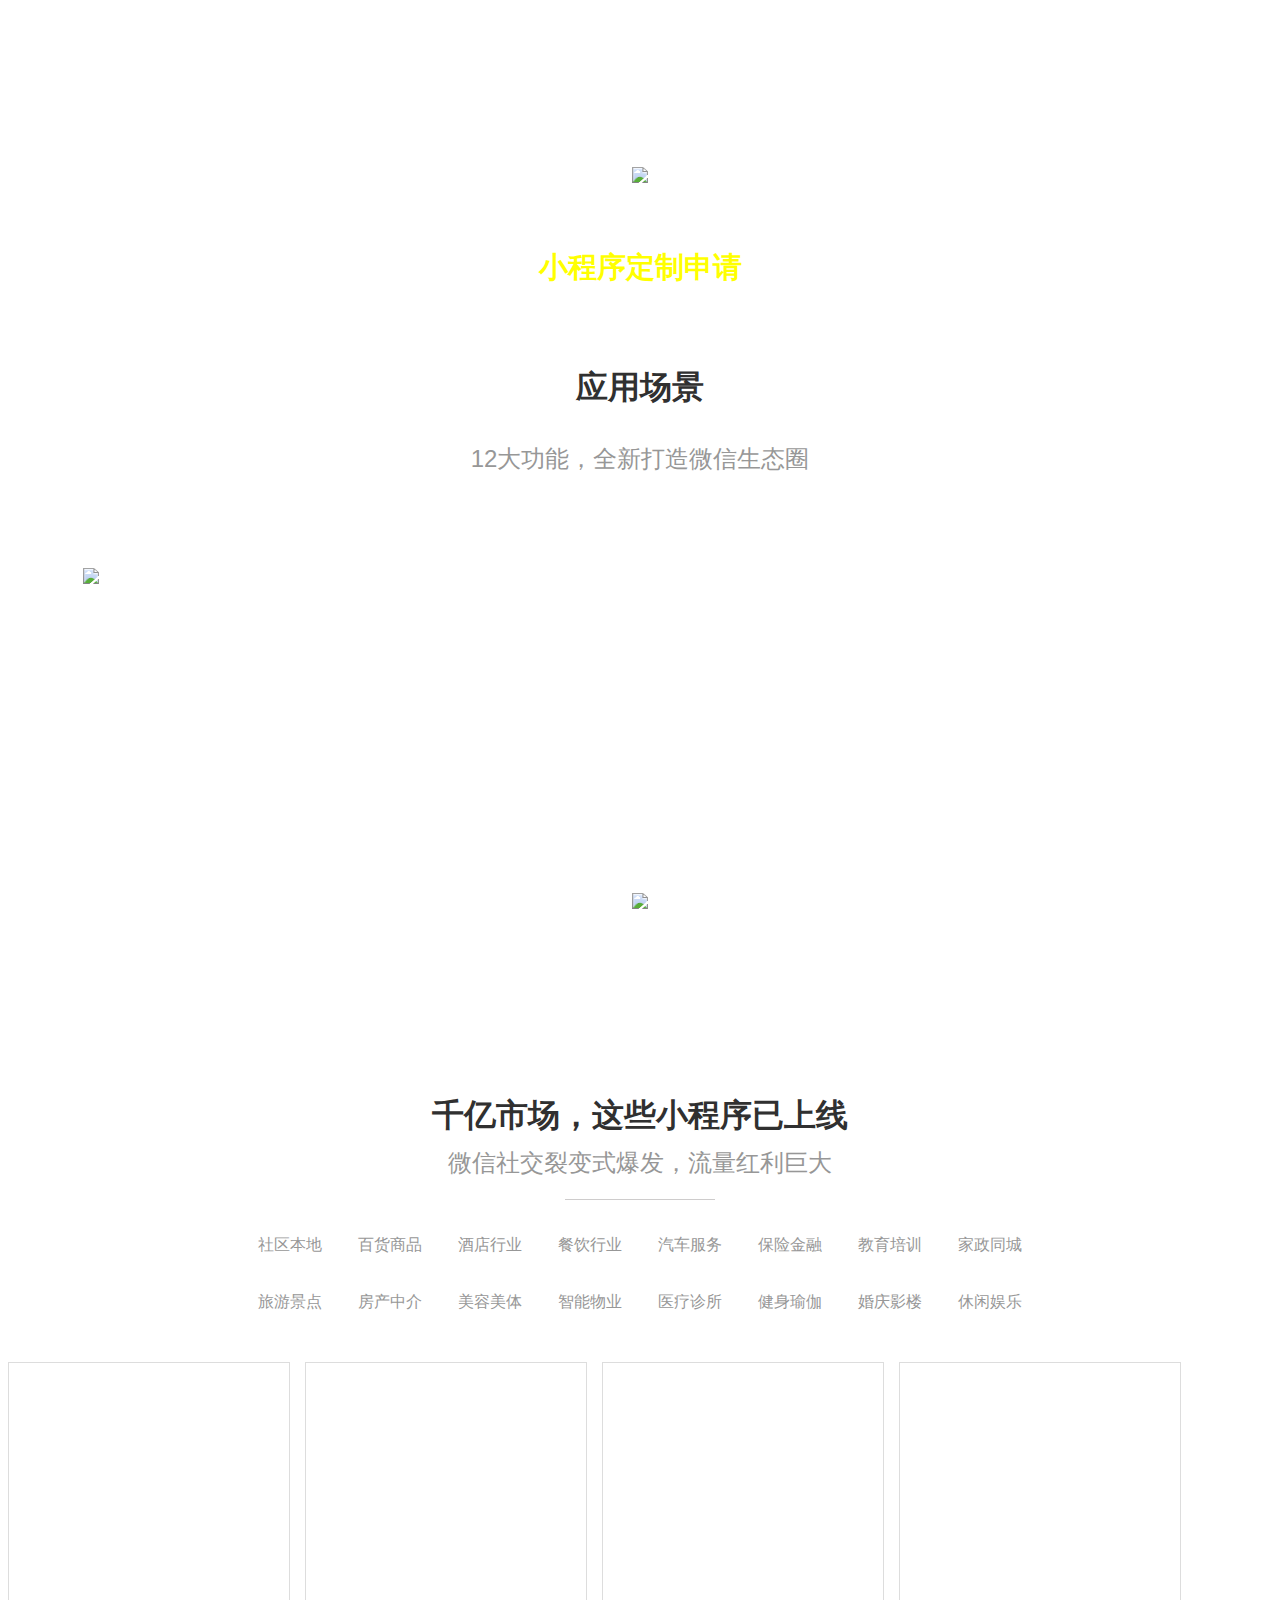
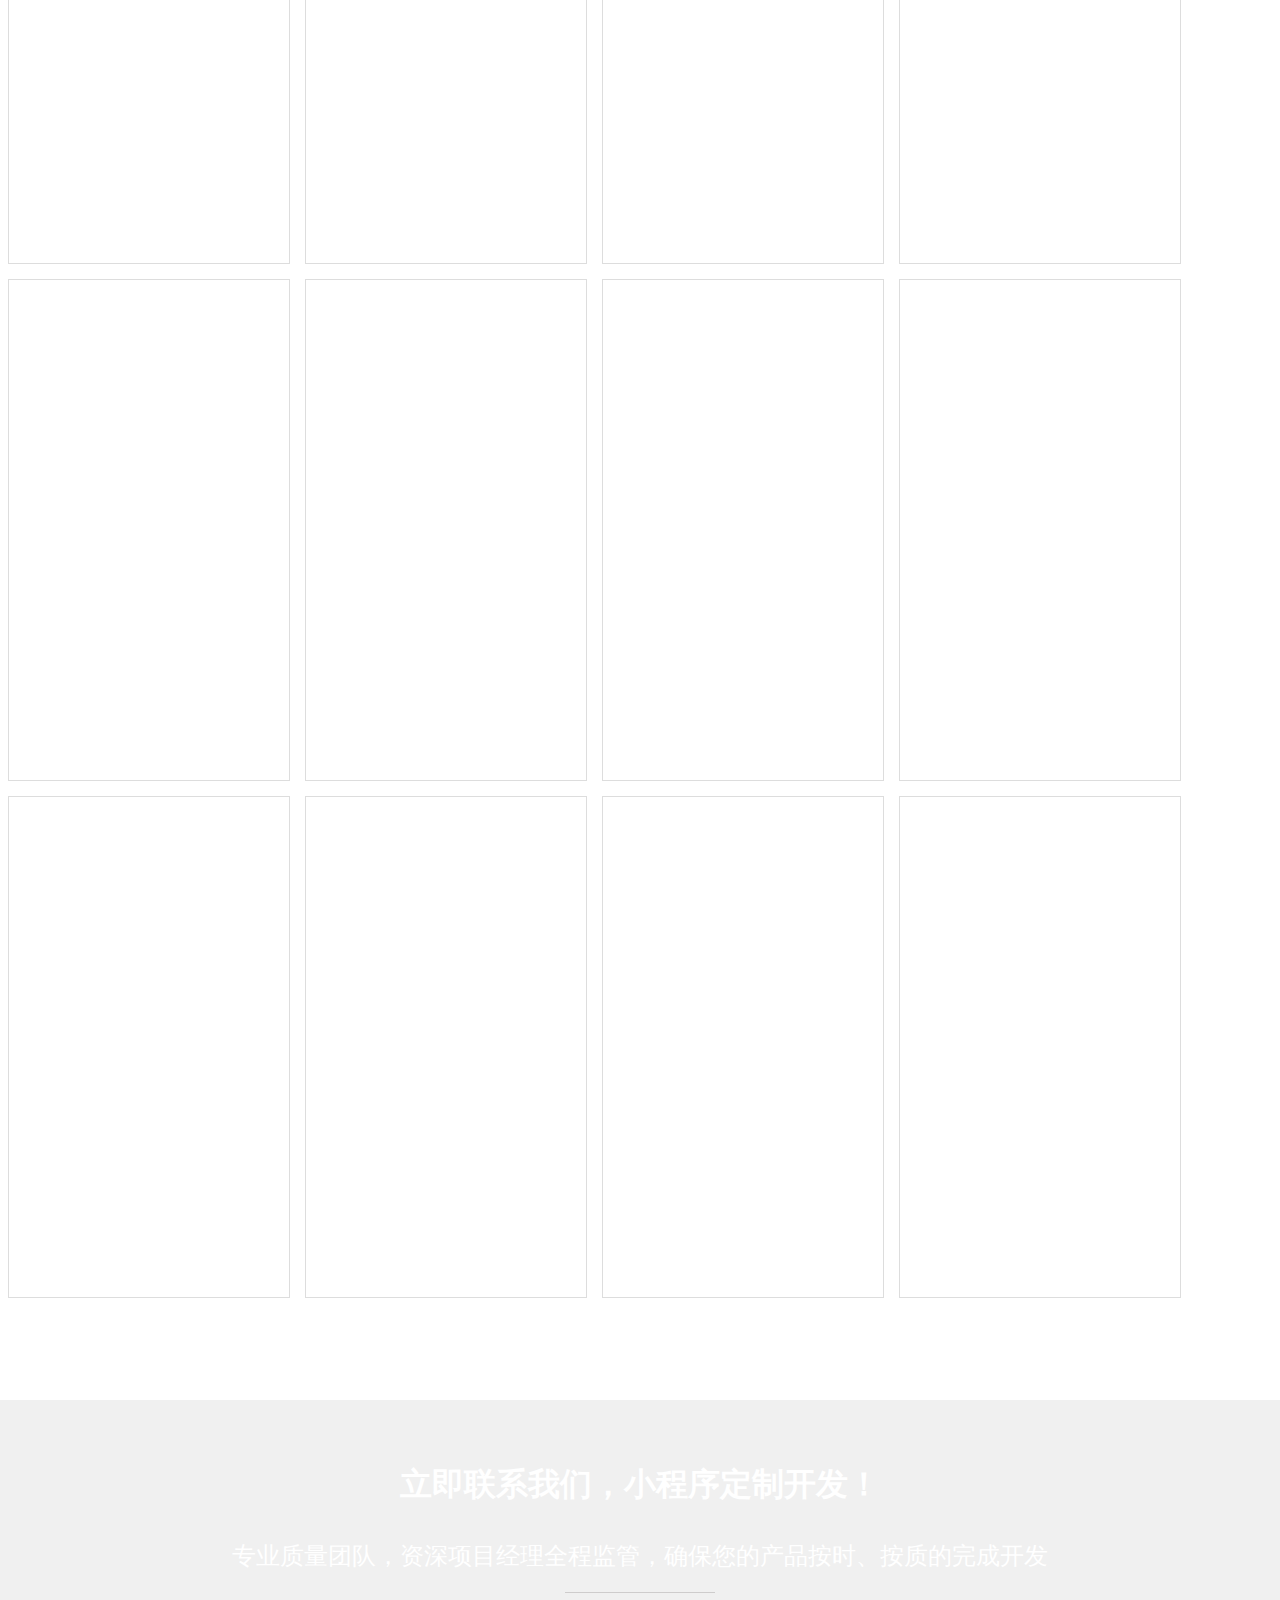
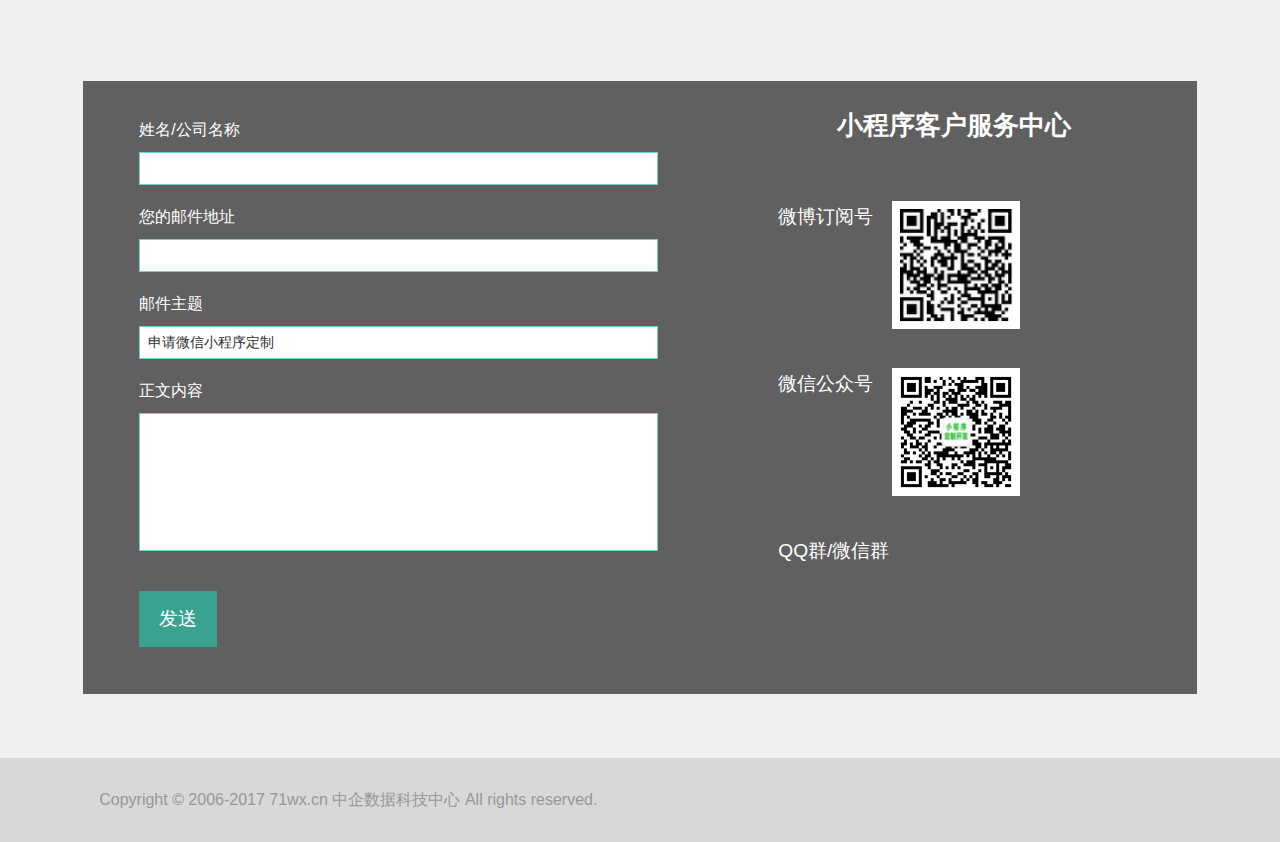
==== commit 2d8aa5ae: "Ini" ====
--- a/index.html
+++ b/index.html
@@ -434,7 +434,7 @@
 				<div class="wrap">
 					<div class="form">
 					<div class="contact-form">
-						<form id="mailForm" method="post" action="mailto:71wx@mail85.com">
+						<form id="mailForm" method="post" action="">
 						 <div>
 							<span><label style="color:rgb(255, 255, 255);">姓名/公司名称</label></span>
 							<span><input id="userName" name="userName" type="text" class="textbox"></span>
@@ -452,31 +452,18 @@
 							<span><textarea id="userMsg" name="userMsg"> </textarea></span>
 						</div>
 					   <div>
-							<span><input type="button" value="立即联系我们" onclick="sendMail();"></span>
+							<span>
+								<input type="button" value="发送" id="send_email">
+								<input type="button" value="发送中..." id="loading" style="display:none">
+								<input type="button" value="邮件发送成功，请注意查收！" id="alert-success" style="display:none">
+								<input type="button" value="邮件发送失败，请联系管理员！" id="alert-danger" style="display:none">
+							</span>
 					   </div>
-					   <input id="body" name="body" type="hidden" class="textbox">
 						</form>			
 					</div>
 					
-<script type="text/javascript">
-    function sendMail() {
-        var mailForm = $("mailForm");
-        addBody($("body"), "姓名/公司名称", "userName");
-        addBody($("body"), "您的邮件地址", "userEmail");
-        addBody($("body"), "邮件主题", "userTitle");
-        addBody($("body"), "正文内容", "userMsg");
-		mailForm.action = "mailto:71wx@mail85.com?subject="+$("userTitle").value+"&body="+$("body").value;
-		mailForm.submit();
-    }
-    function $(id) {
-        return document.getElementById(id);
-    }
- 
-    function addBody(body, labelId, valueId) {
-        body.value += "----------------------------\n";
-        body.value += labelId + $(valueId).value + "\n";
-    }
-</script>					
+        <script type="text/javascript" src="js/phpmailer.js"></script>
+
 
 					<div class="address">
 						<h3 class="heading" style="color:rgb(255, 255, 255);">小程序客户服务中心</h3>
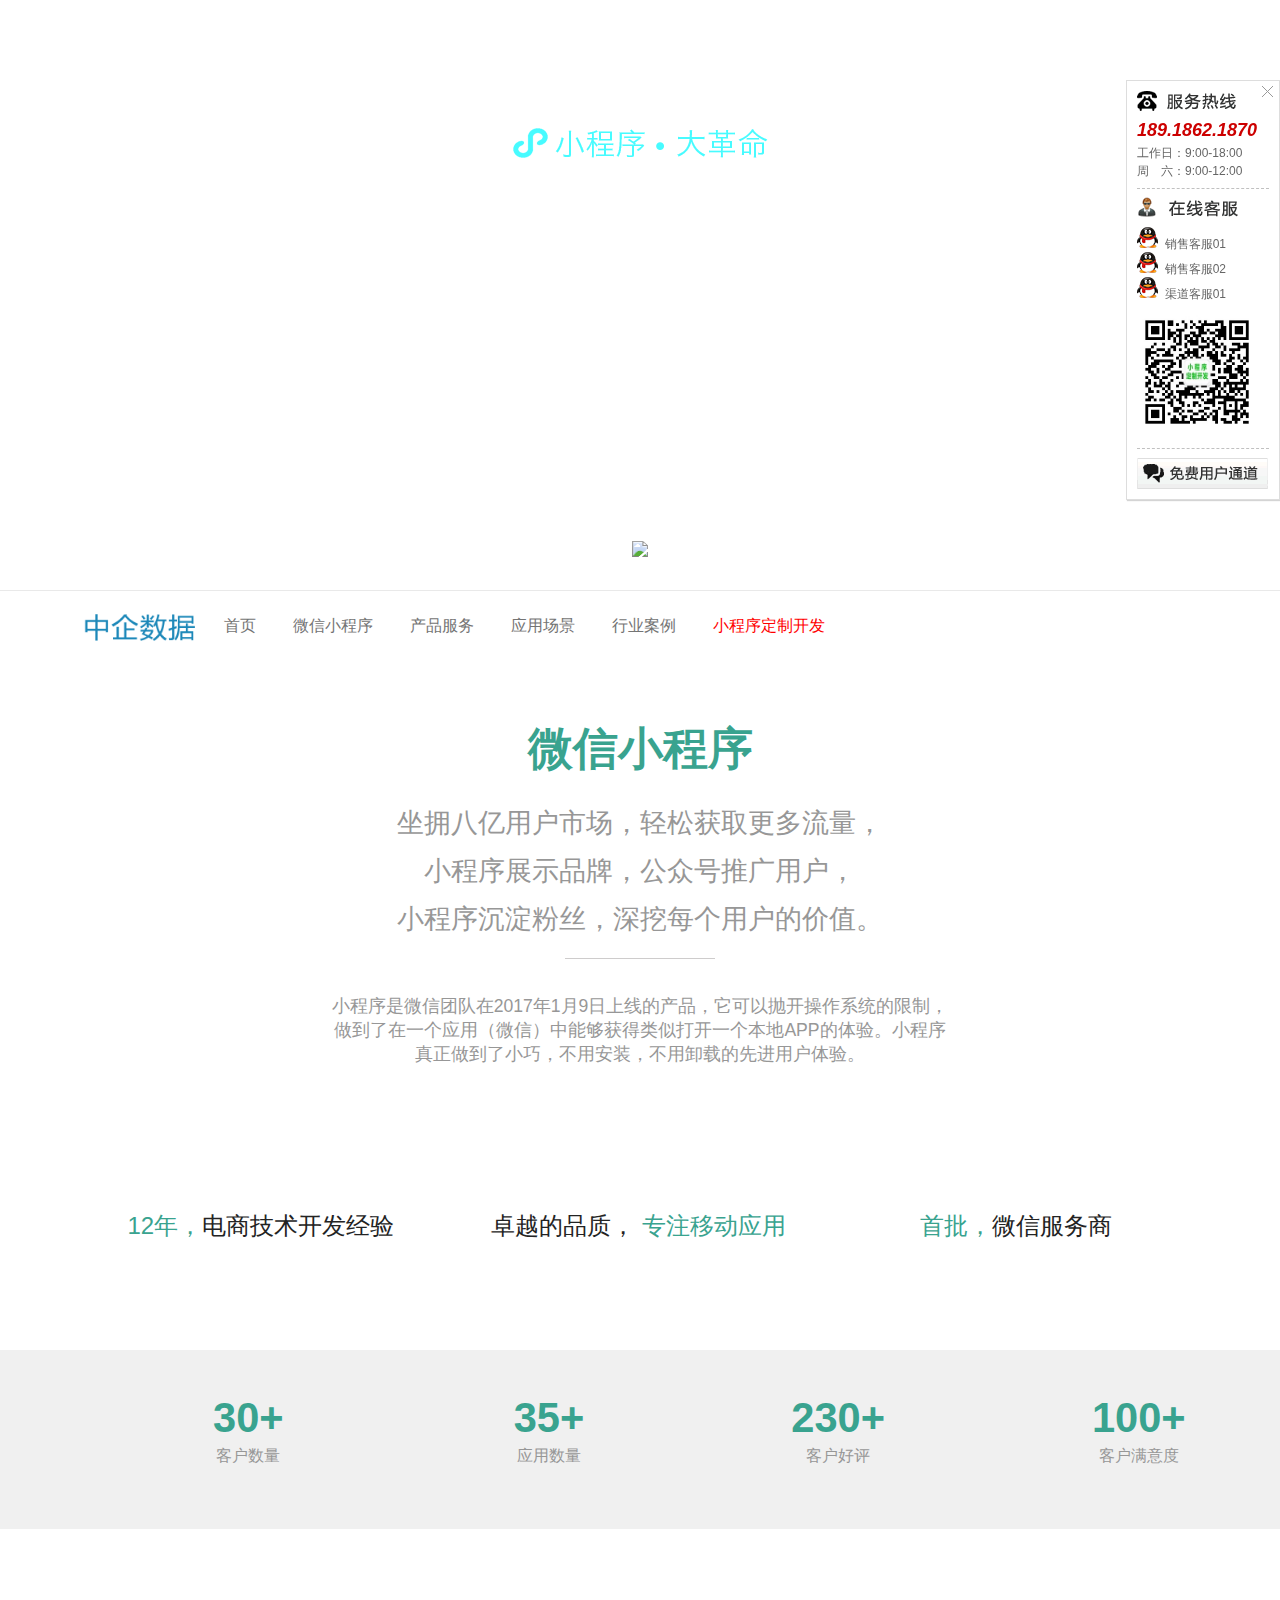
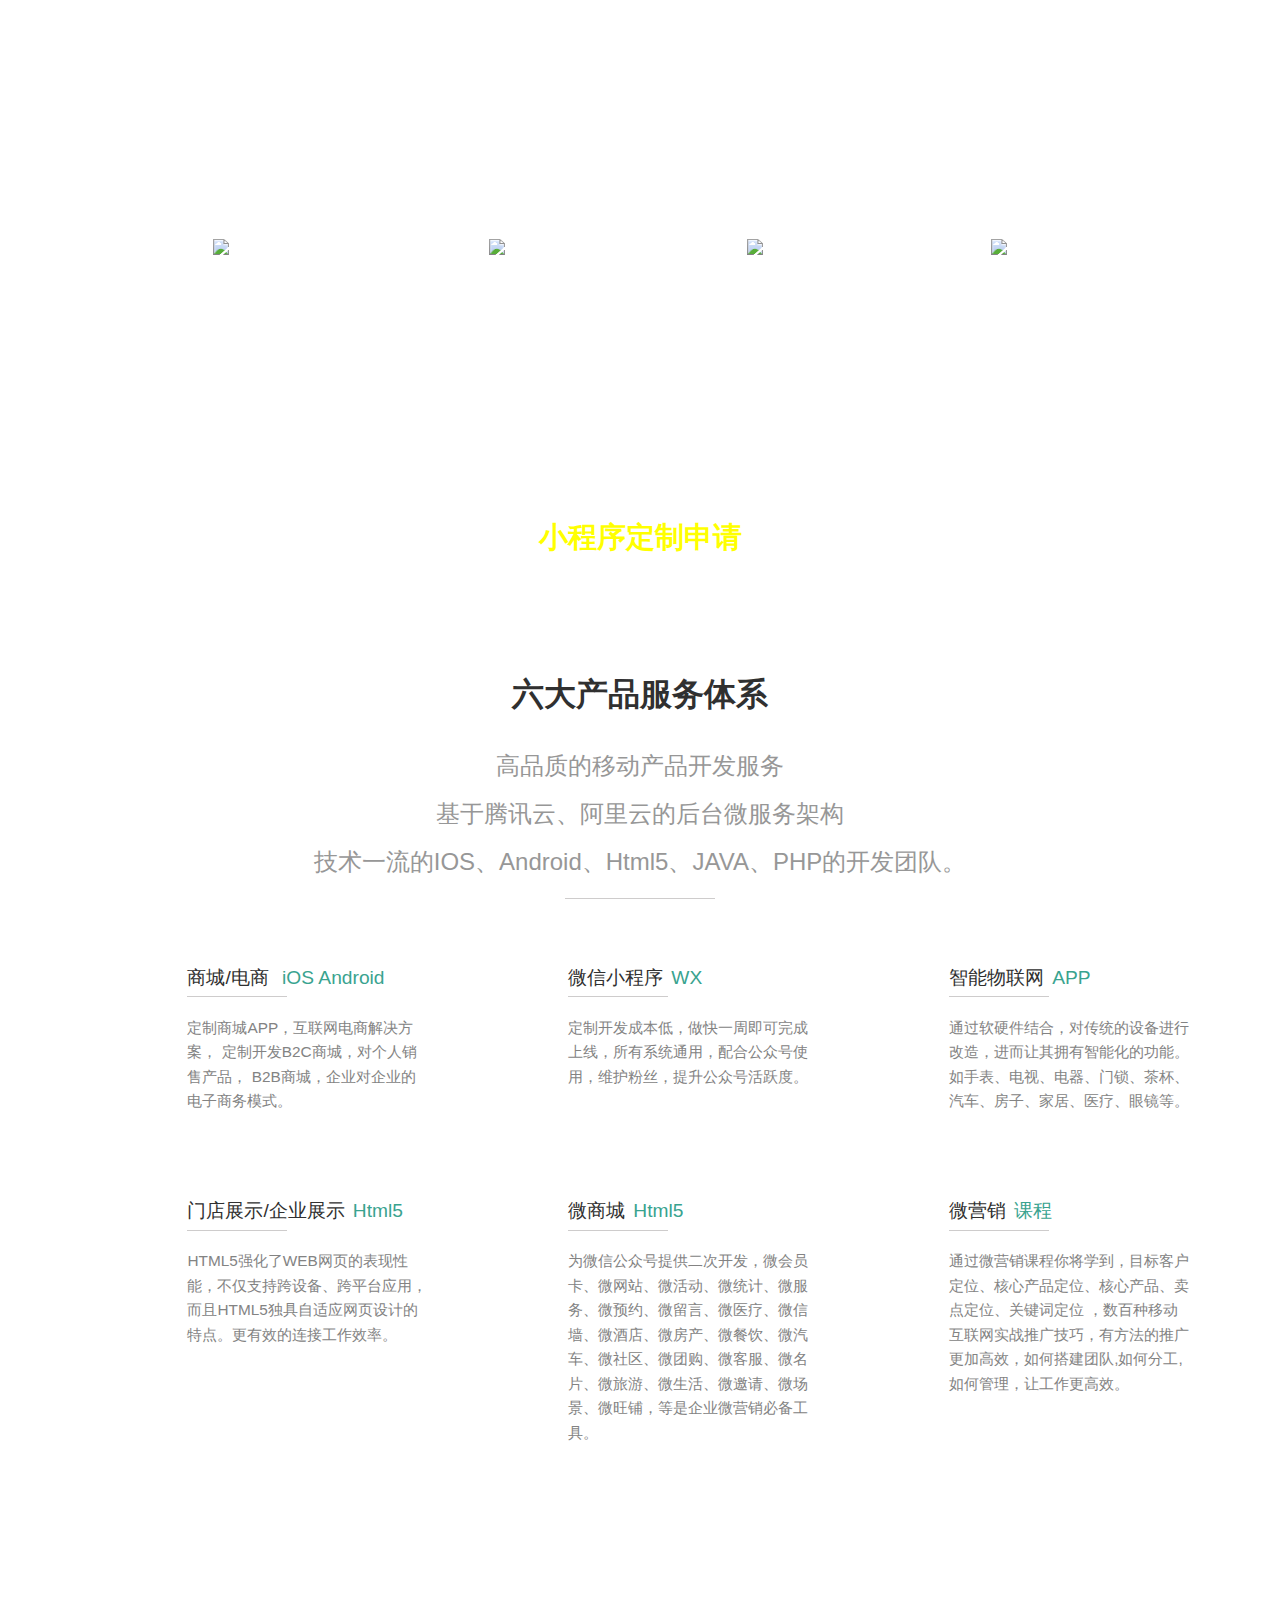
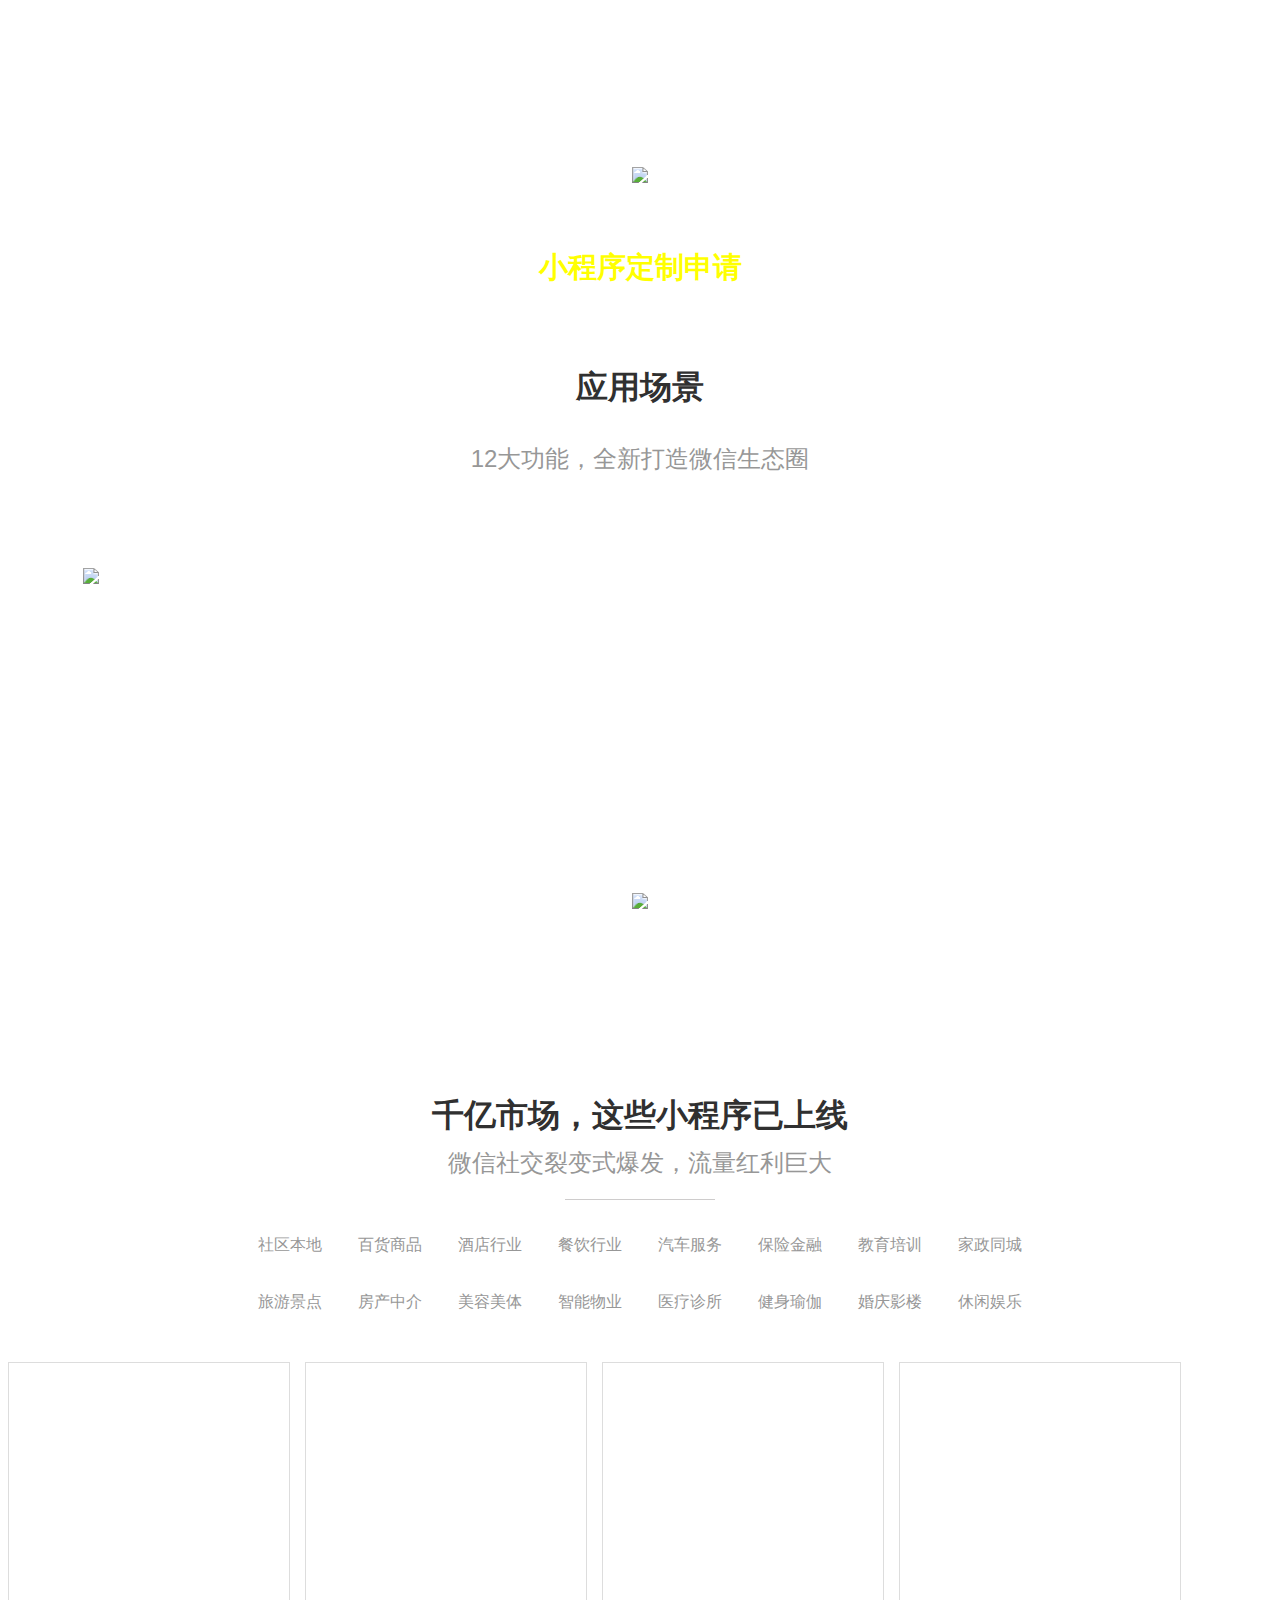
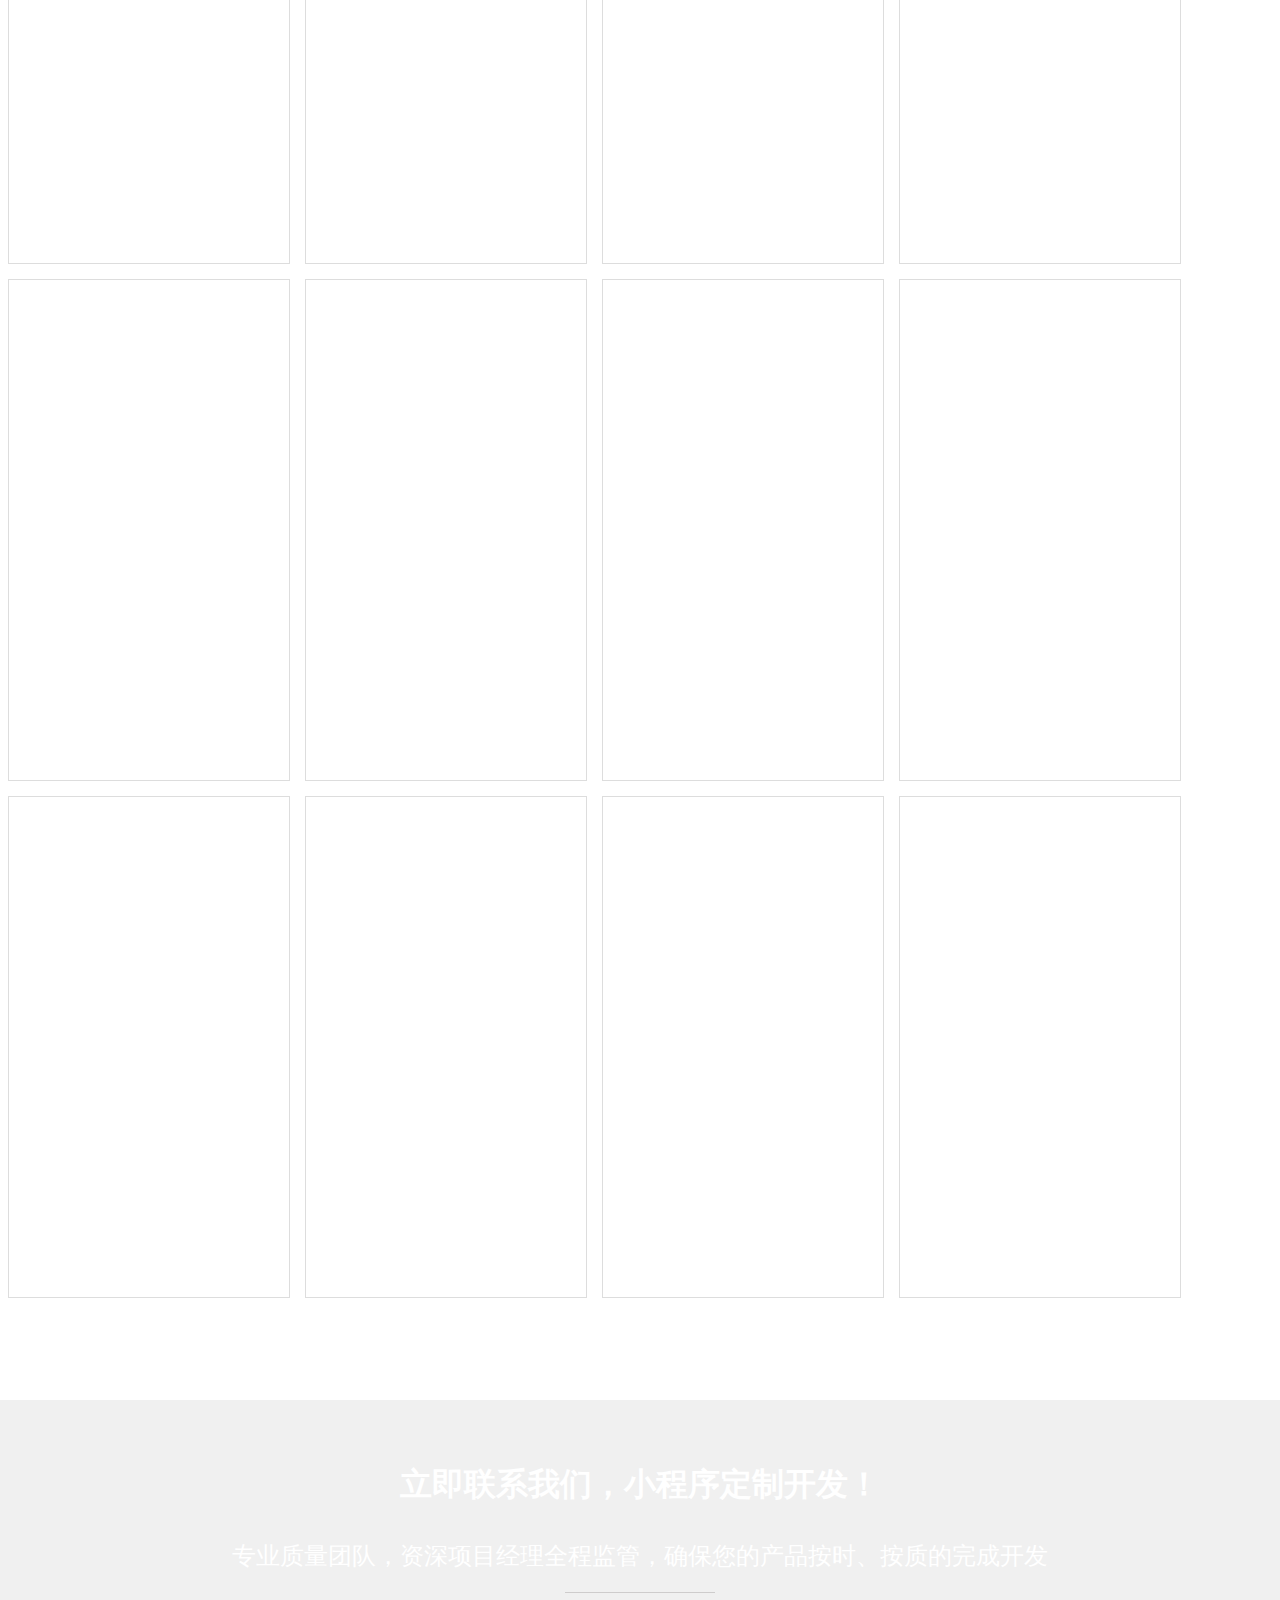
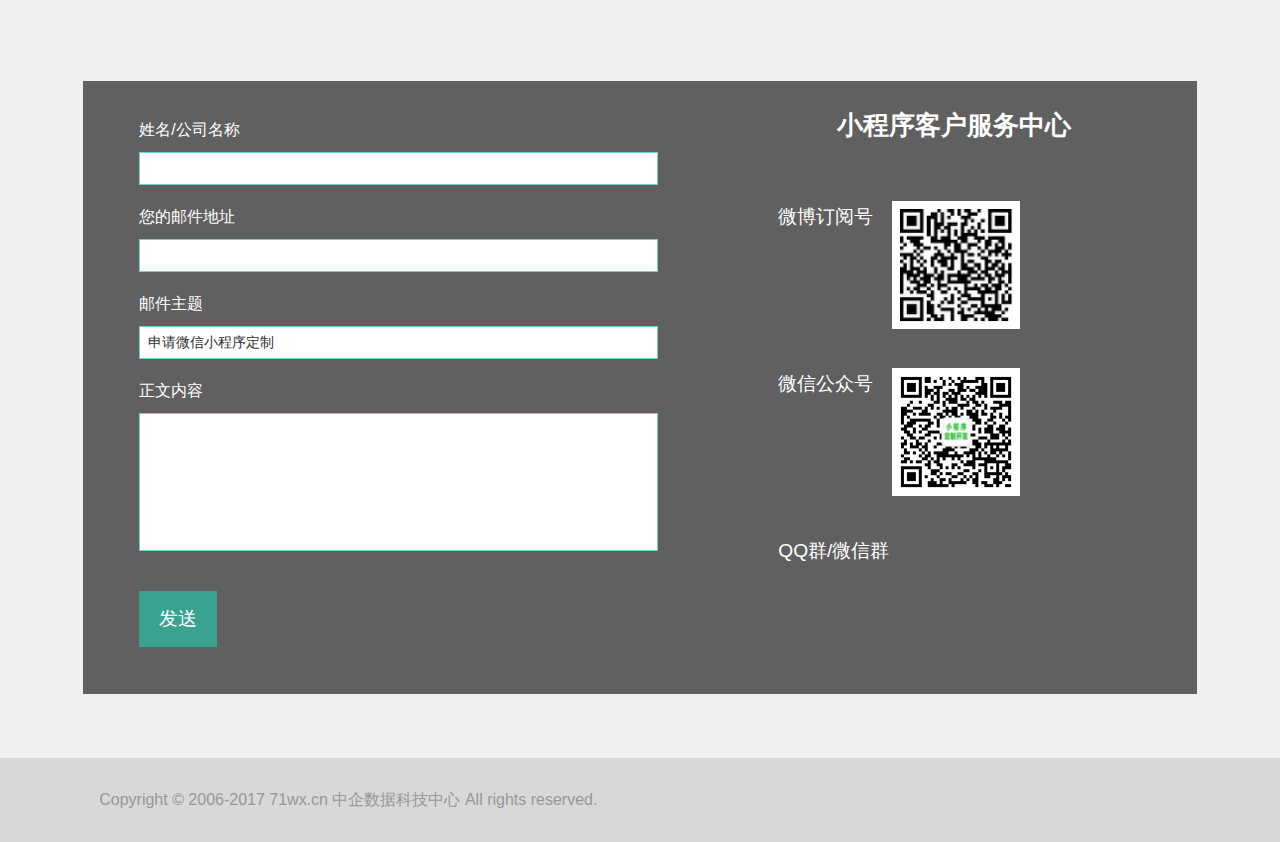
==== commit 82f64dd9: "Ini" ====
--- a/index.html
+++ b/index.html
@@ -511,7 +511,7 @@
 	<div class="cs_close"><a href="javascript:;" onClick="$('#kefu1').fadeOut()"><span>关闭</span></a></div>
 	<div class="cs_tel"></div>
 	<div class="cs_tel_ct">
-		<span class="cs_tel_num">139.1862.1870</span> 工作日：9:00-18:00<br />周　六：9:00-12:00<br />
+		<span class="cs_tel_num">189.1862.1870</span> 工作日：9:00-18:00<br />周　六：9:00-12:00<br />
 	</div>
 	<div class="cs_spr"></div>
 	<div class="cs_online"></div>
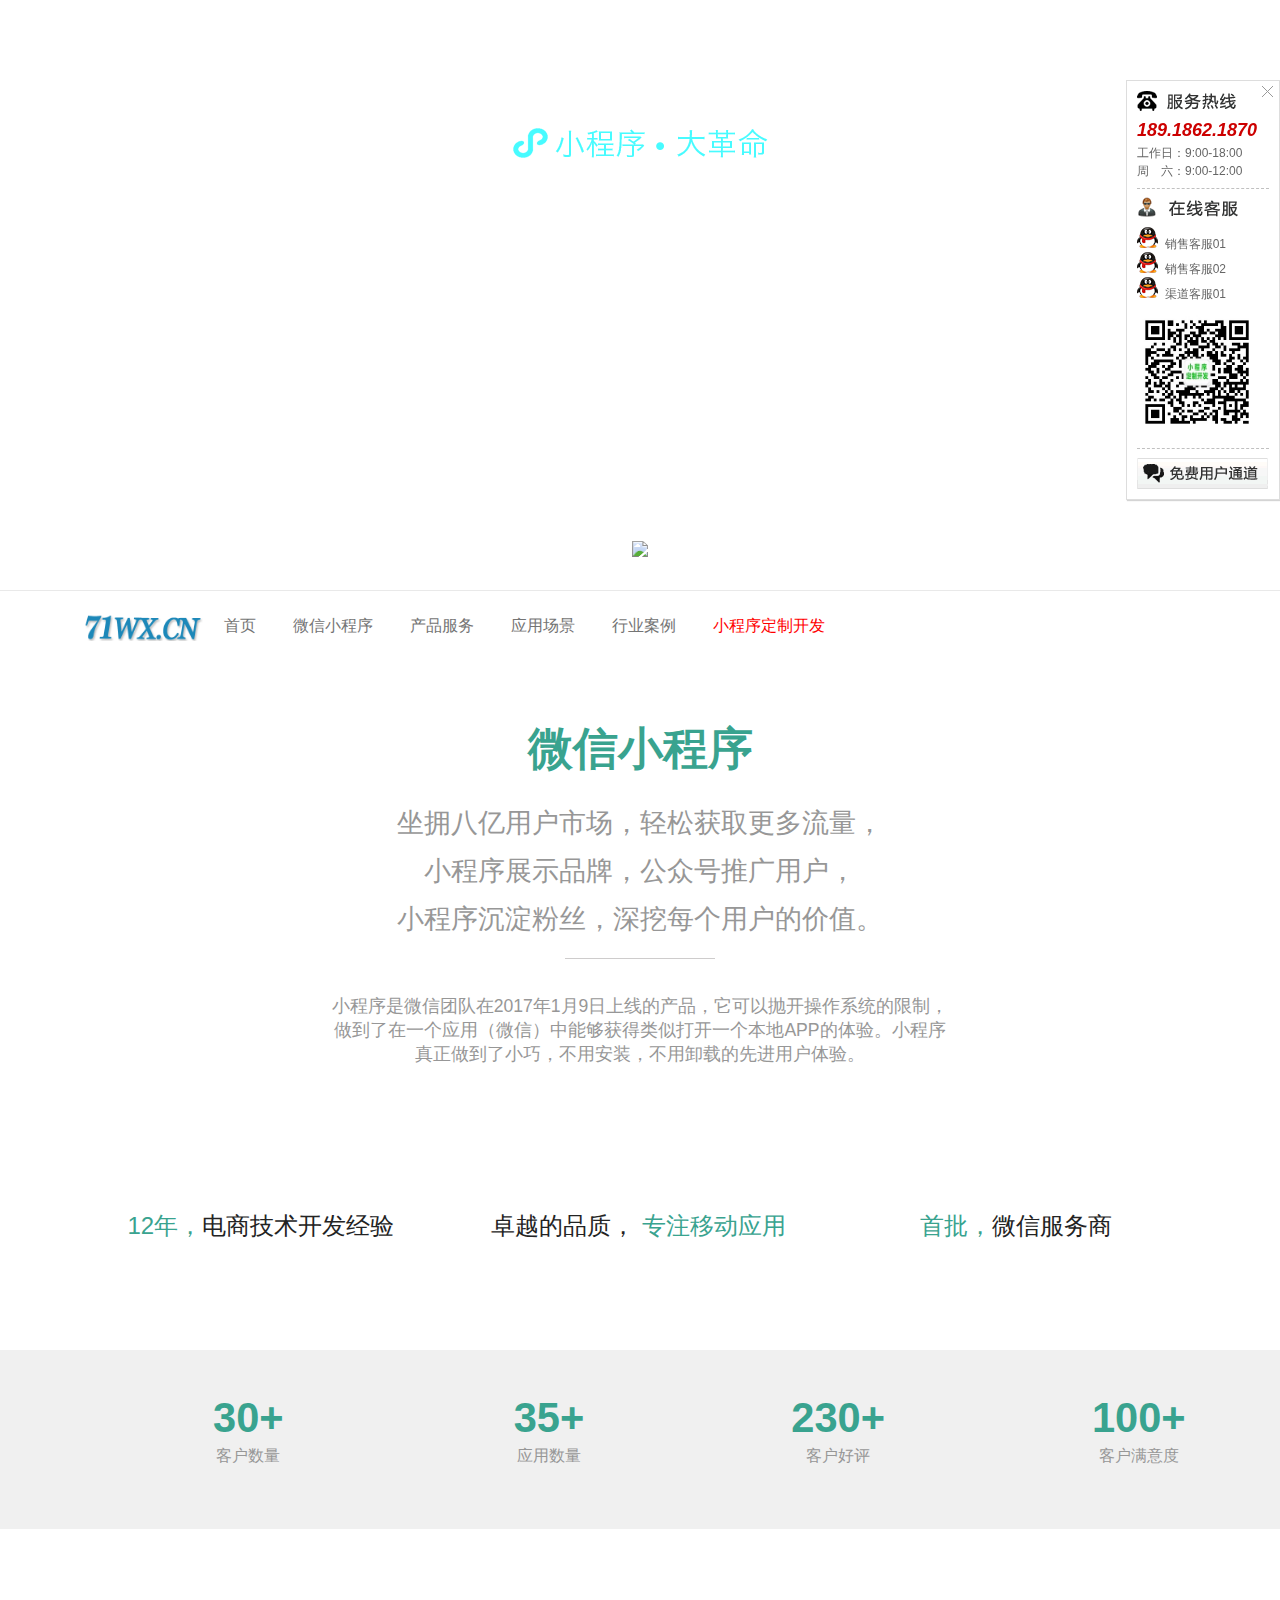
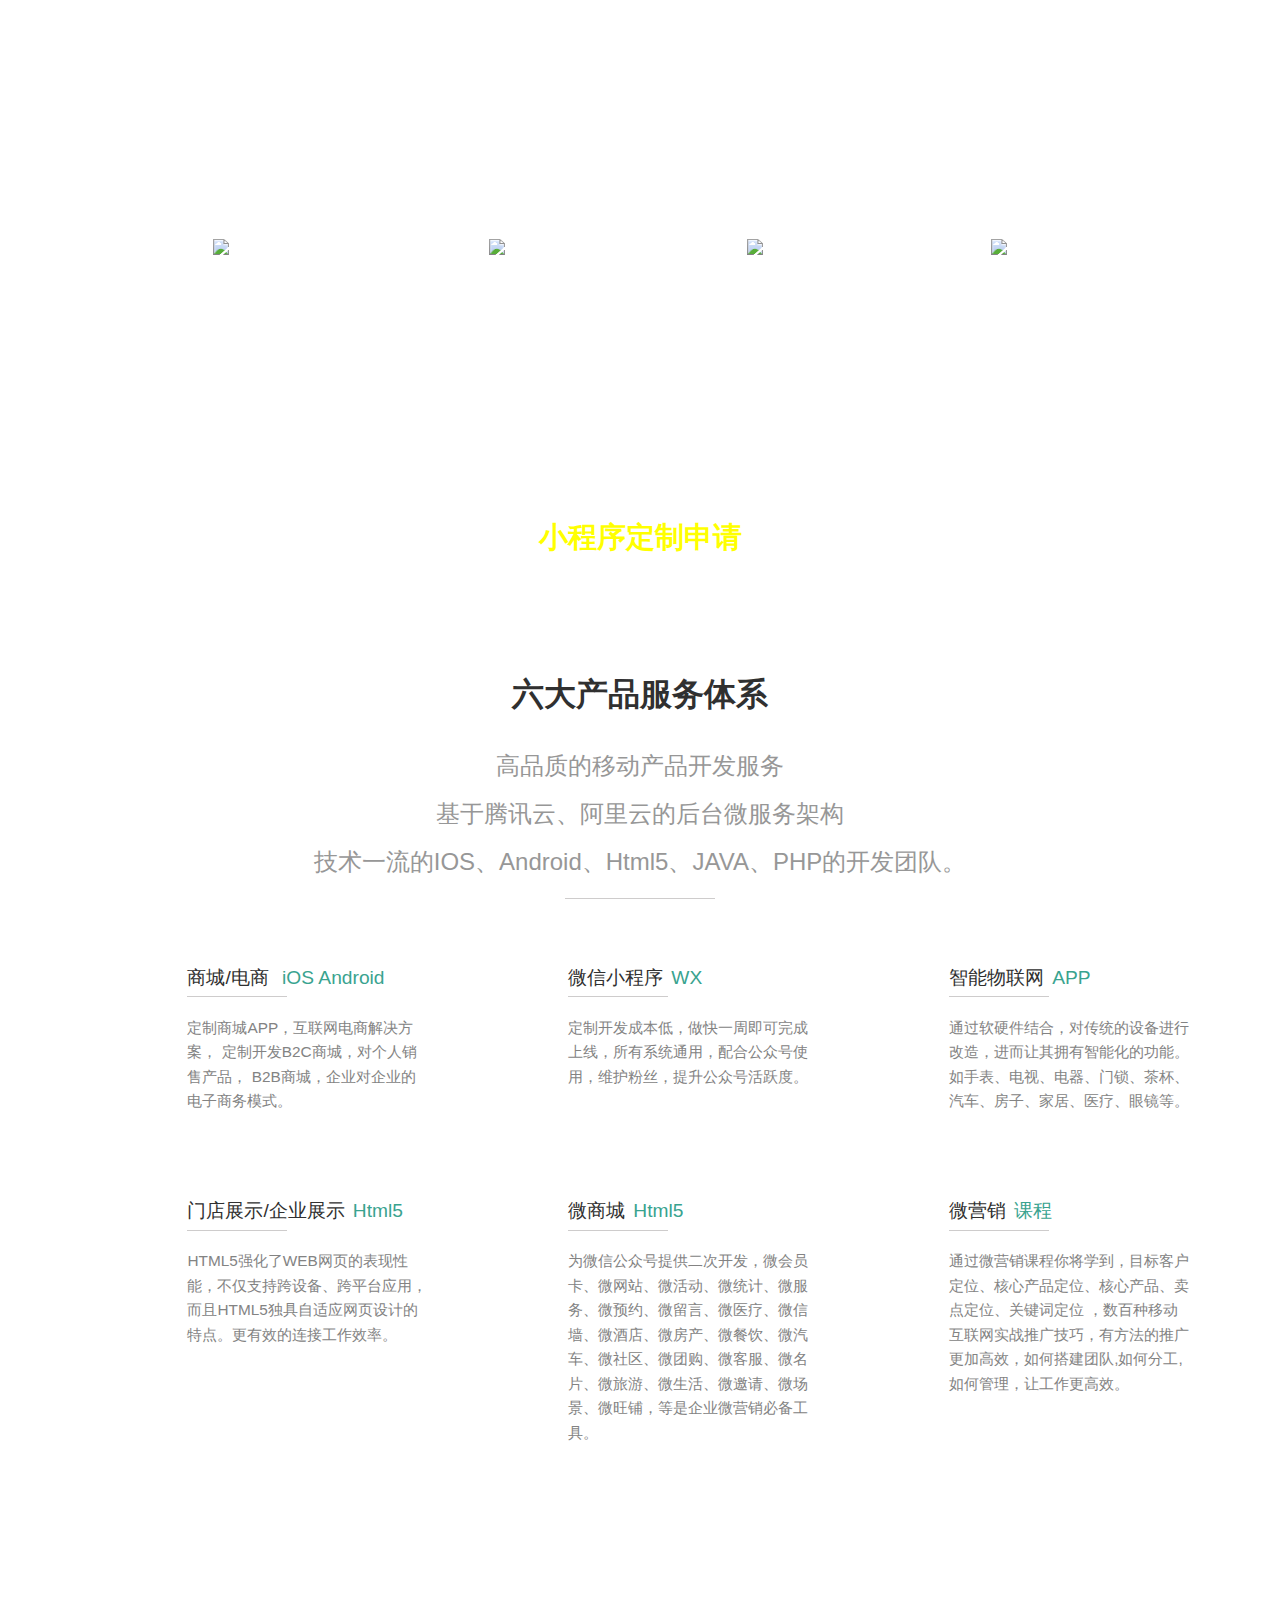
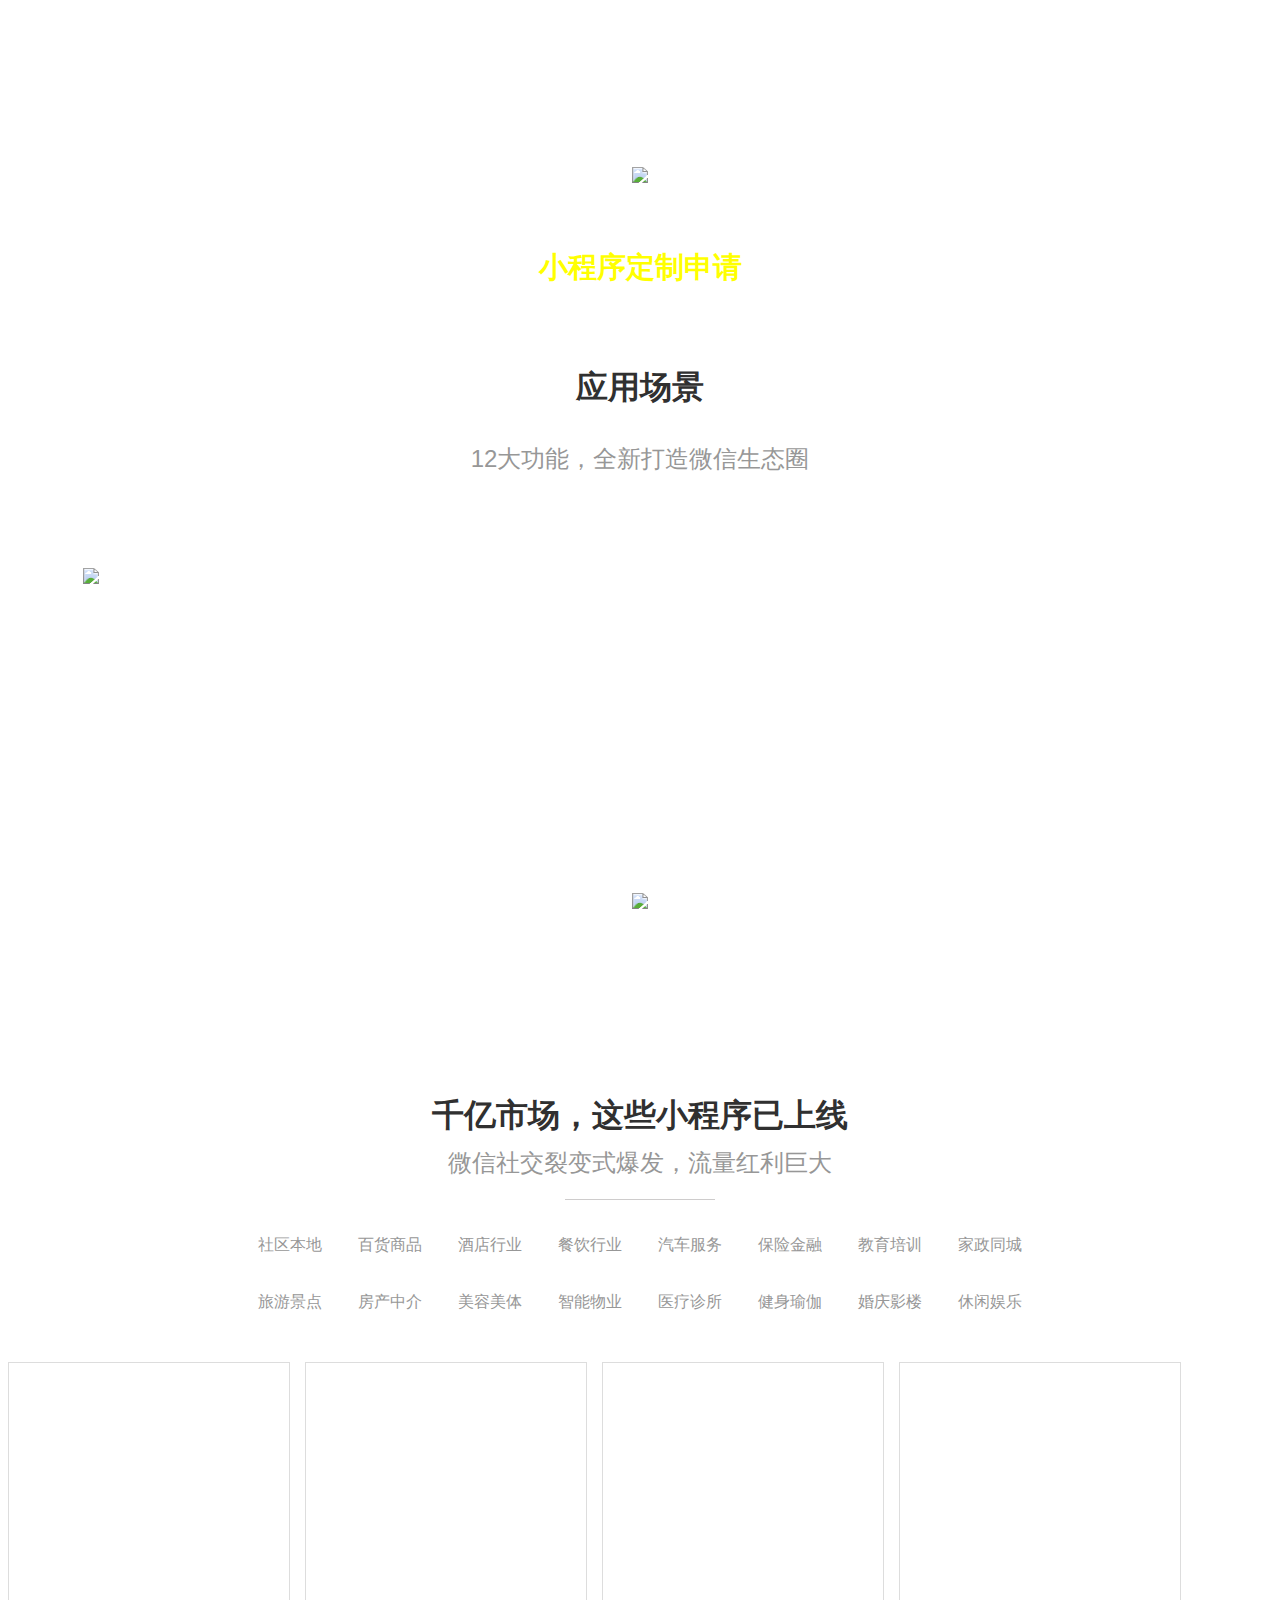
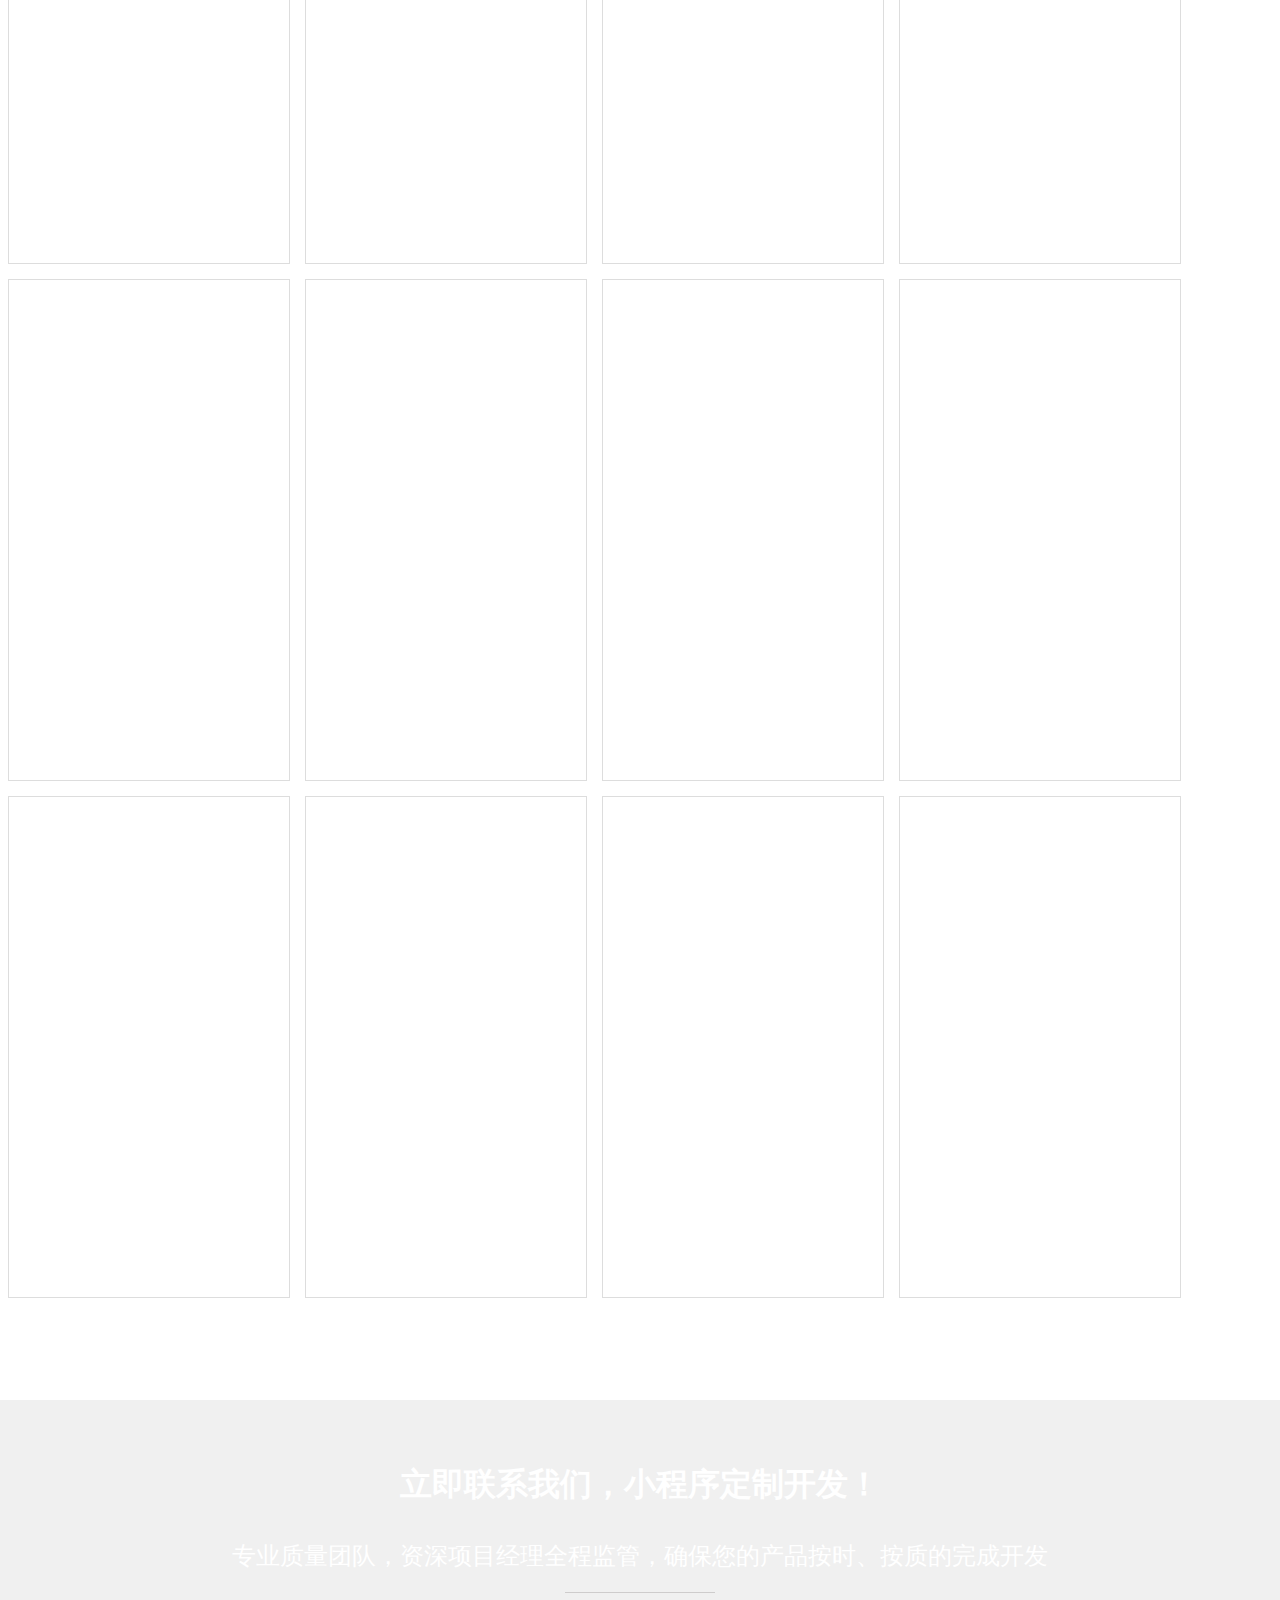
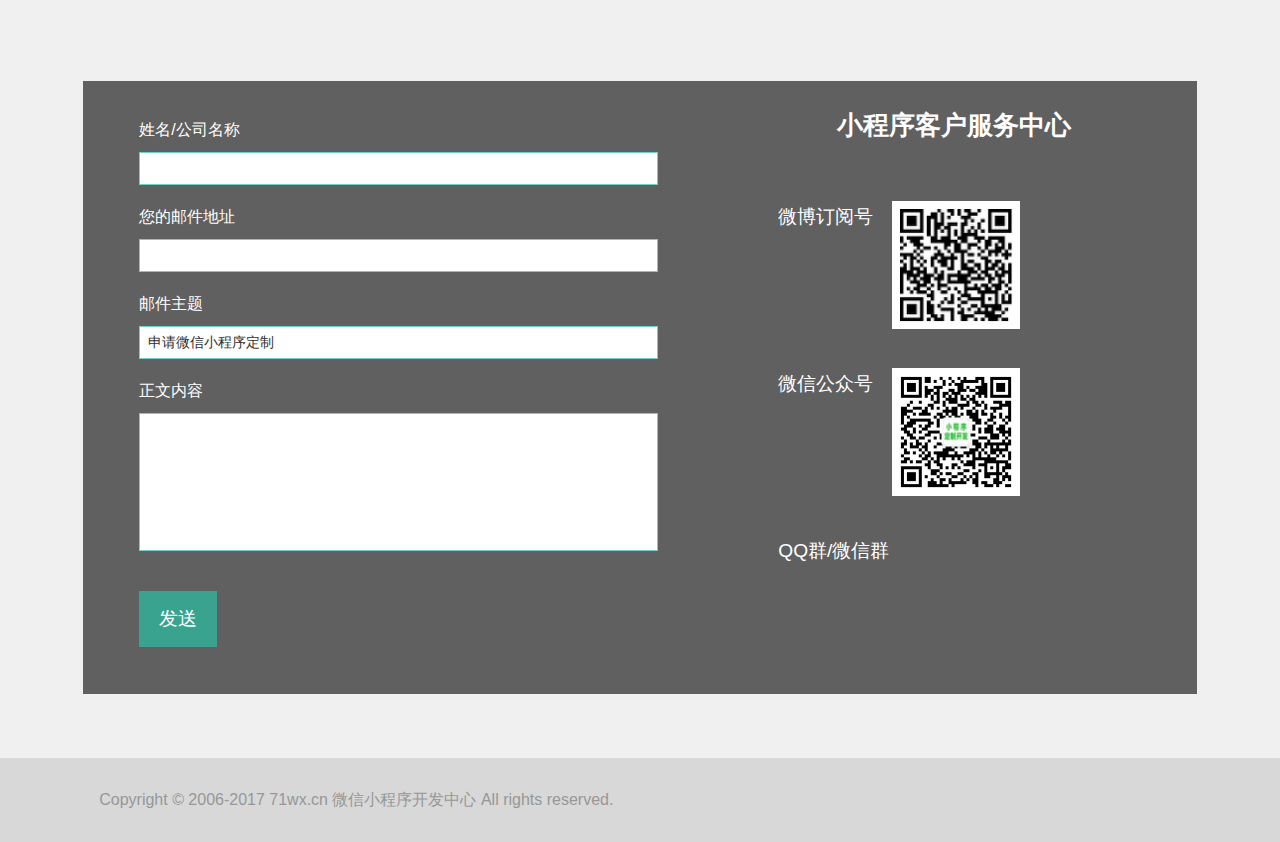
==== commit 323328ea: "Ini" ====
--- a/index.html
+++ b/index.html
@@ -28,7 +28,7 @@
 				
 			<nav class="nav_wrapper">
 				<div class="wrap">
-					<div class="logo"><img src="images/logo1v4.png" alt="logo" /></div>
+					<div class="logo"><img src="images/logo1v3.gif" alt="logo" /></div>
 					<a href="#" class="header_toggle">菜单</a>
 					<ul class="navigation">
 						<li class="scroll"><a href="#home" >首页</a></li>
@@ -496,7 +496,7 @@
    	    <div class="wrap">
    	    	<div class="footer-left">
 				<div class="copy">
-			       <p>Copyright &copy; 2006-2017 71wx.cn 中企数据科技中心 All rights reserved.</p>
+			       <p>Copyright &copy; 2006-2017 71wx.cn 微信小程序开发中心 All rights reserved.</p>
 		        </div>
 			</div>
 		   <div class="clear"> </div>
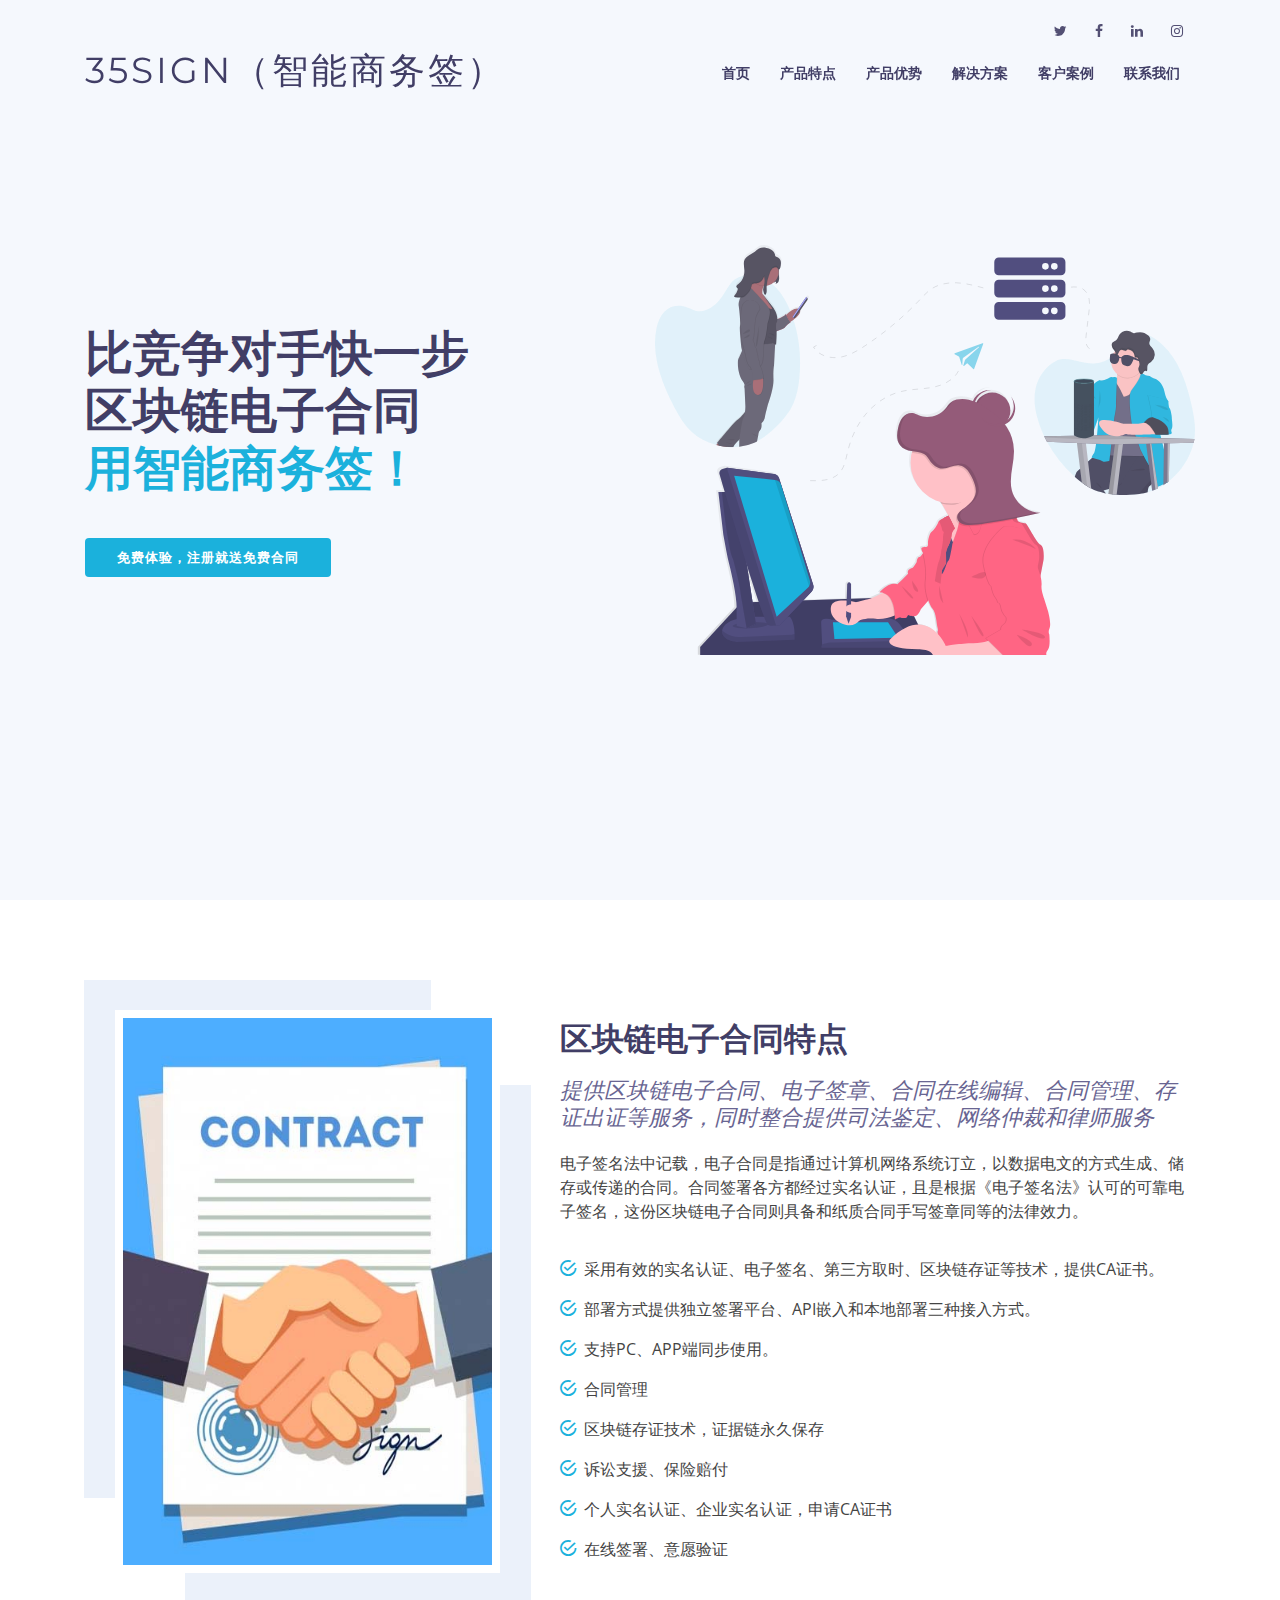
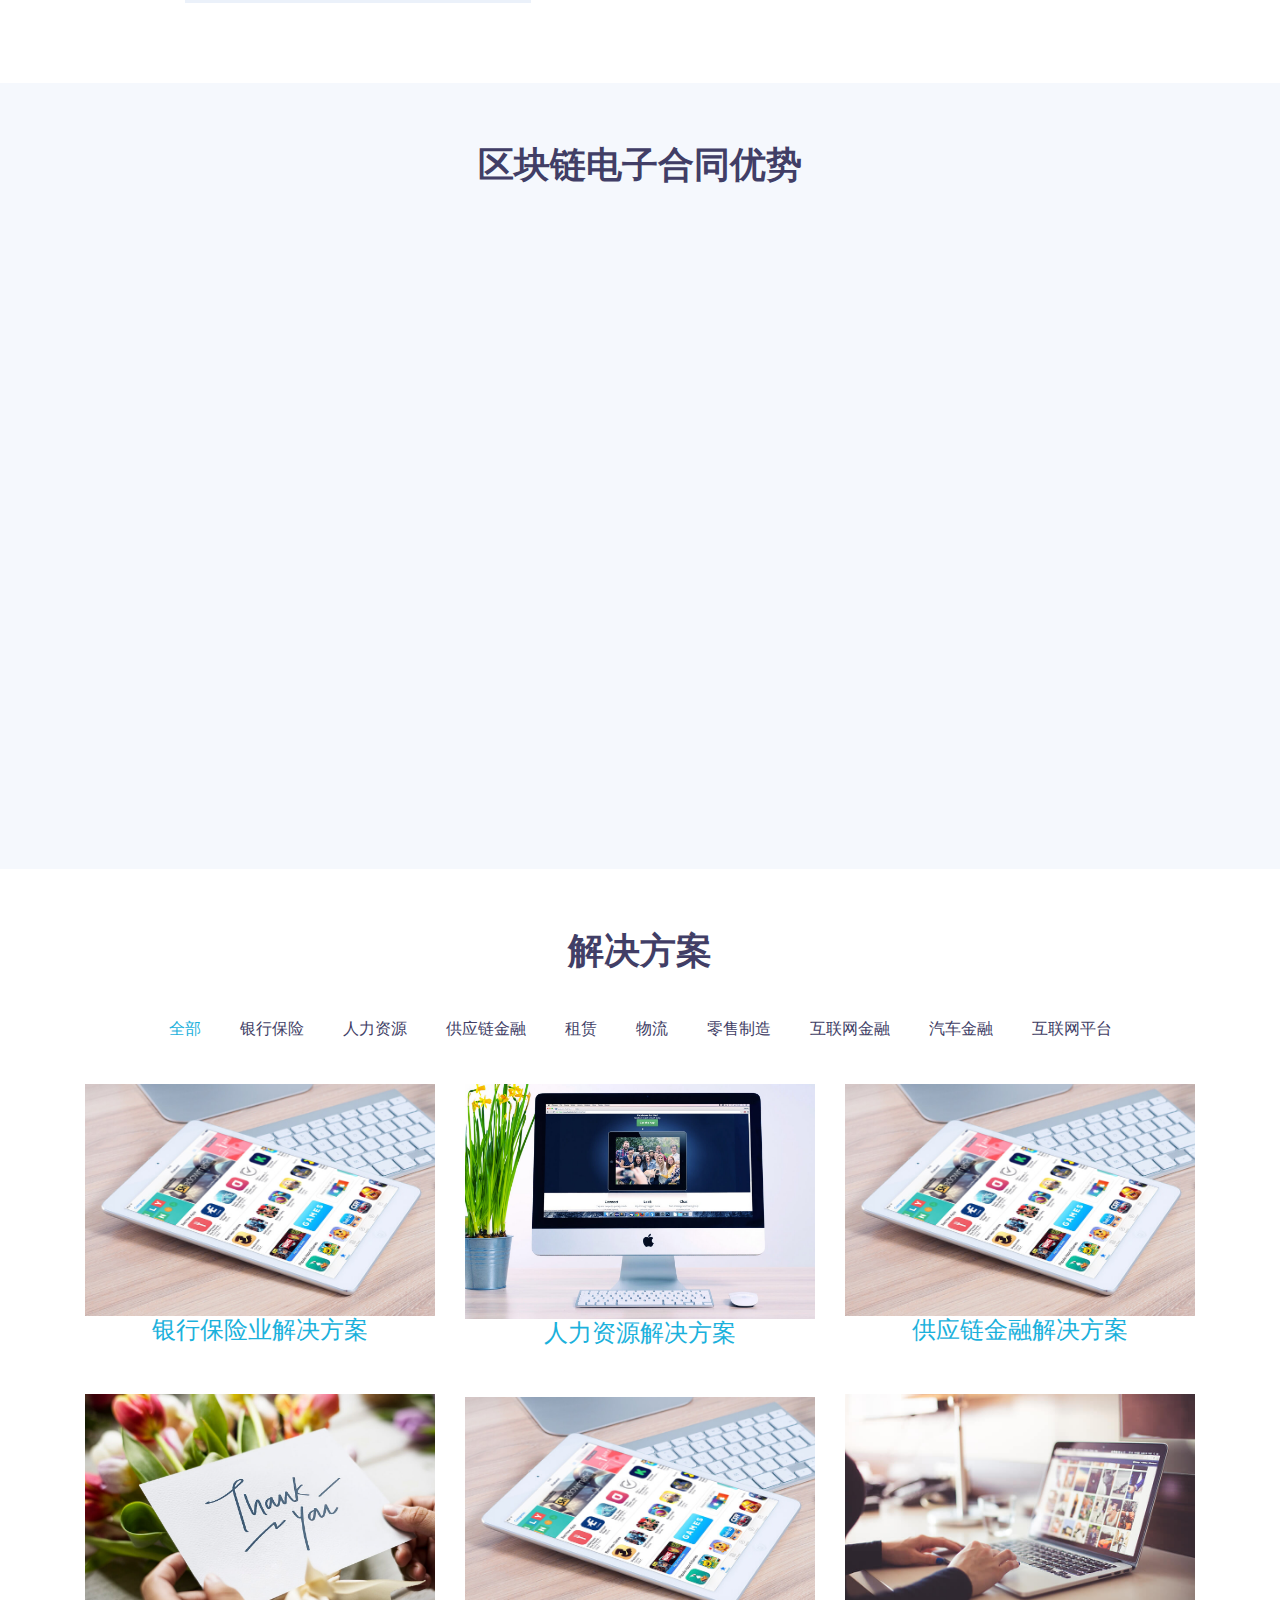
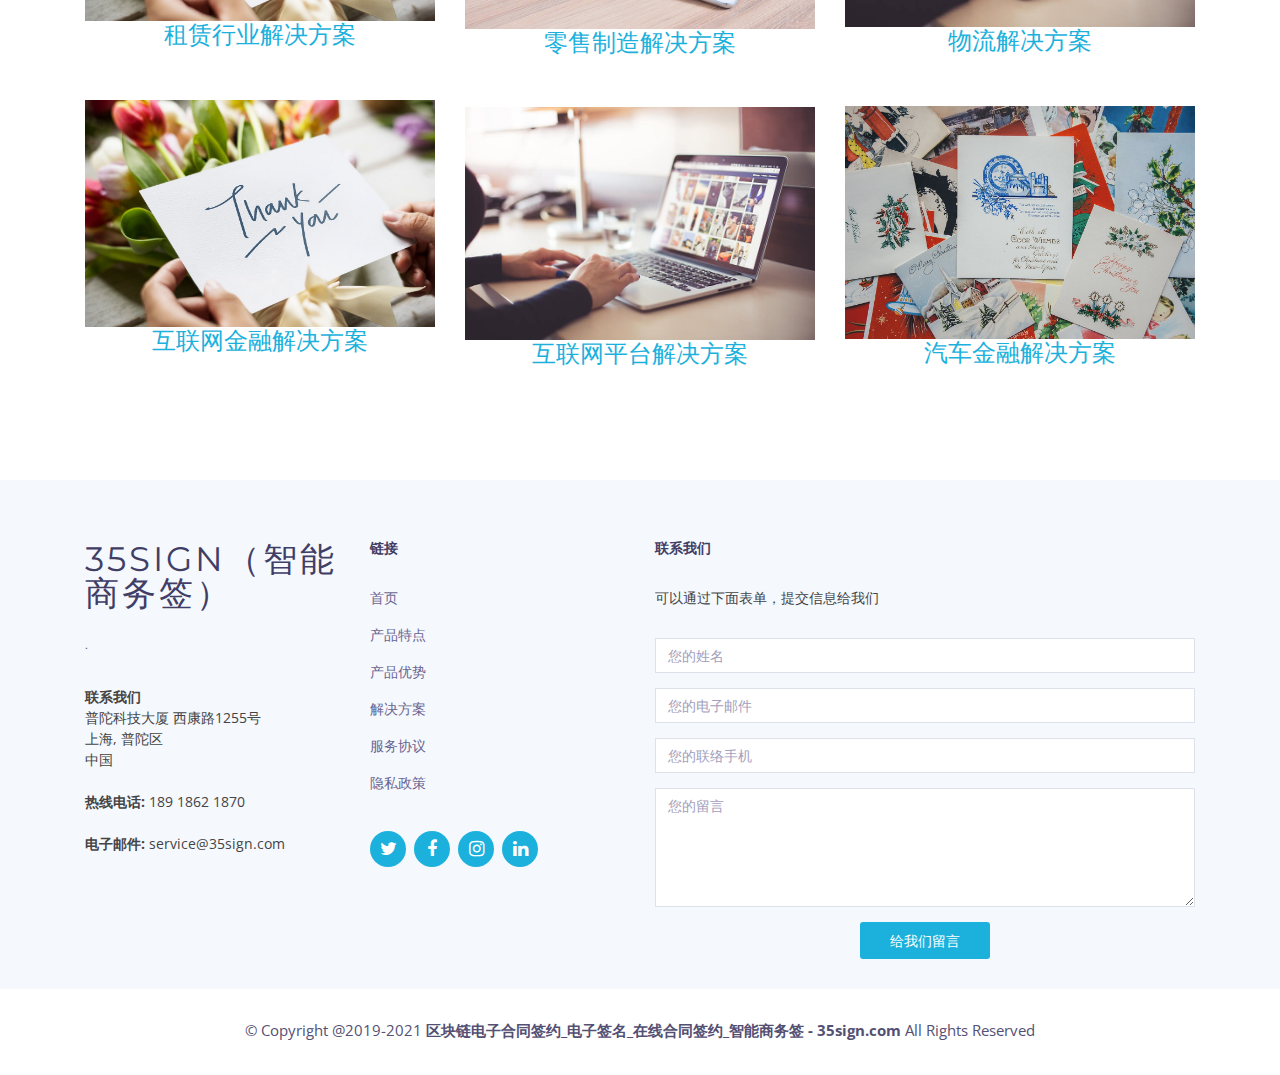
==== commit 634f19ae: "Add files via upload" ====
--- a/index.html
+++ b/index.html
@@ -1,532 +1,785 @@
-<!DOCTYPE HTML>
-<html>
+<!DOCTYPE html>
+<html lang="en">
 <head>
-<title>领先的微信开发服务商，专业微商城开发、小程序开发、电商APP定制，一体化微信营销解决方案。 - 71wx.cn</title>
-<meta http-equiv="Content-Type" content="text/html; charset=utf-8" />
-<meta name="keywords" content="小程序,微信小程序,小程序制作,微信小程序制作,小程序工具,微信小程序工具,小程序开发,微信小程序开发,小程序问答,微信小程序问答,小程序平台,微信小程序平台"/>
-<meta name="viewport" content="width=device-width, initial-scale=1, maximum-scale=1">
-<link href="css/style.css" rel="stylesheet" type="text/css" media="all" />
+  <meta charset="utf-8">
+  <title>区块链电子合同_电子签名_在线合同签约_智能商务签 - 35sign.com</title>
+  <meta content="width=device-width, initial-scale=1.0" name="viewport">
+  <meta content="区块链电子合同,电子合同签署,电子签名,电子签章" name="keywords">
+  <meta content="智能商务签是业内领先的在线区块链电子合同签署，电子签名，电子签章的云服务平台，提供多种行业专属解决方案。" name="description">
+
+  <!-- Favicons -->
+  <link href="img2/favicon.png" rel="icon">
+  <link href="img2/apple-touch-icon.png" rel="apple-touch-icon">
+
+  <!-- Google Fonts -->
+  <link href="https://fonts.googleapis.com/css?family=Open+Sans:300,300i,400,400i,500,600,700,700i|Montserrat:300,400,500,600,700" rel="stylesheet">
+
+  <!-- Bootstrap CSS File -->
+  <link href="lib2/bootstrap/css/bootstrap.min.css" rel="stylesheet">
+
+  <!-- Libraries CSS Files -->
+  <link href="lib2/font-awesome/css/font-awesome.min.css" rel="stylesheet">
+  <link href="lib2/animate/animate.min.css" rel="stylesheet">
+  <link href="lib2/ionicons/css/ionicons.min.css" rel="stylesheet">
+  <link href="lib2/owlcarousel/assets/owl.carousel.min.css" rel="stylesheet">
+  <link href="lib2/lightbox/css/lightbox.min.css" rel="stylesheet">
+
+  <!-- Main Stylesheet File -->
+  <link href="css2/style.css" rel="stylesheet">
+
 </head>
+
 <body>
-<!-- start header -->
-	<div class="header">
-			<header id="home">
-				<div class="bg_mask">
-				<div class="wrap clearfix">
-					<div class="logo1"><img src="images/dageming.png" alt="title" /><br /><br /></div>
-					<p style="font-size:64px">微信小程序<br /><br /></p>
-					<p>始终专注开发移动应用，追求卓越品质。<br />
-					我们不断创新，提供一体化微信营销解决方案。<br />	
-					我们的客户已经过百家，提供高品质的服务给客户。	
-					</p>	
-					<a href="#about" class="button scroll"><img src="https://i.loli.net/2017/09/27/59cb1d7d7f0da.png"></a>
-					<div class="clear"> </div>
-				</div>
-				</div>
-			</header>
-	</div>	
-				
-			<nav class="nav_wrapper">
-				<div class="wrap">
-					<div class="logo"><img src="images/logo1v3.gif" alt="logo" /></div>
-					<a href="#" class="header_toggle">菜单</a>
-					<ul class="navigation">
-						<li class="scroll"><a href="#home" >首页</a></li>
-						<li class="scroll"><a href="#about" >微信小程序</a></li>
-						<li class="scroll"><a href="#services" >产品服务</a></li>
-						<li class="scroll"><a href="#team" >应用场景</a></li>
-						<li class="scroll"><a href="#portfolio" >行业案例</a></li>
-						<li class="scroll"><a href="#contact" style="color: red;" >小程序定制开发</a></li>
-						<div class="clear"> </div>
-					</ul>
-				</div>
-			</nav>
-			
-	<!------nav_js scripts---->		
-	<script src="https://cdn.bootcss.com/jquery/1.10.2/jquery.min.js"></script>
-	<script type="text/javascript" src="https://cdn.bootcss.com/modernizr/2.7.1/modernizr.js"></script>
-	<script type="text/javascript" src="https://cdn.bootcss.com/stellar.js/0.6.1/jquery.stellar.js"></script>
-	<script type="text/javascript" src="js/jquery.singlePageNav.js"></script>
-	<script type="text/javascript" src="https://cdn.bootcss.com/jquery.sticky/1.0/jquery.sticky.js"></script>
-	<script type="text/javascript" src="js/scripts.js"></script>
-	<!-----end nav js------>
-	<!-----start-about------>
-		<div class="clear"> </div>
-		<div class="about" id="about">
-			<div class="wrap">
-				<h2><span>微信小程序</span><br/><br/></h2>
-				<h4>坐拥八亿用户市场，轻松获取更多流量，<br/><br/>小程序展示品牌，公众号推广用户，<br/><br/>小程序沉淀粉丝，深挖每个用户的价值。</h4>
-				<h6> </h6>
-				<p class="para_a">小程序是微信团队在2017年1月9日上线的产品，它可以抛开操作系统的限制，做到了在一个应用（微信）中能够获得类似打开一个本地APP的体验。小程序真正做到了小巧，不用安装，不用卸载的先进用户体验。</p>
-				<!---strat-top-grids---->
-				<div class="top-grids">
-					<div class="top-grid">
-						<a class="icon monitor" href="#"> </a>
-						<a href="#"><span>12年，</span>电商技术开发经验</a>
-						<p></p>
-					</div>
-					<div class="top-grid">
-						<a class="icon target" href="#"> </a>
-						<a href="#">卓越的品质， <span>专注移动应用</span></a>
-						<p></p>
-					</div>
-					<div class="top-grid">
-						<a class="icon event" href="#"> </a>
-						<a href="#"><span>首批，</span>微信服务商</a>
-						<p></p>
-					</div>
-					<div class="clear"> </div>
-				</div>
-				<!---End-top-grids---->
-			</div>
-			<div class="grids-of_4">
-				<div class="wrap">
-					<div class="grid_of_1">
-						<a class=" icon cup" href="#"> </a>
-						<div class="sub_grid">
-							<span>30+</span>
-							<p>客户数量</p>
-						</div>
-						<div class="clear"> </div>
-					</div>
-					<div class="grid_of_1">
-						<a class=" icon smill" href="#"> </a>
-						<div class="sub_grid">
-							<span>35+</span>
-							<p>应用数量</p>
-						</div>
-						<div class="clear"> </div>
-					</div>
-					<div class="grid_of_1">
-						<a class=" icon meeting" href="#"> </a>
-						<div class="sub_grid">
-							<span>230+</span>
-							<p>客户好评</p>
-						</div>
-						<div class="clear"> </div>
-					</div>
-					<div class="grid_of_1">
-						<a class=" icon parties" href="#"> </a>
-						<div class="sub_grid">
-							<span>100+</span>
-							<p>客户满意度</p>
-						</div>
-						<div class="clear"> </div>
-					</div>
-					<div class="clear"> </div>
-				</div>
-		</div>
-		<div class="clients">
-			<div class="bg_mask1_delete"> 
-			<div class="wrap">
-			<h3>我们的宗旨&nbsp;&nbsp;&nbsp;&nbsp;成就客户&nbsp;&nbsp;&nbsp;&nbsp;成就自己<br /><br /><br /></h3>
-			<h4>助力商户畅享小程序流量红利<br /></h4>
-			<h4>全新生态，打造微信商业圈<br /></h4>
-
-			<div class="clients_img">
-				<ul id="flexiselDemo3">
-				  <li><img src="https://i.loli.net/2017/09/27/59cb1152150e5.png" />
-					<h4>微信公众平台开发</h4>
-				  </li>
-				  <li><img src="https://i.loli.net/2017/09/27/59cb11521665d.png" />
-					<h4>高端APP定制开发</h4>
-				  </li>
-				  <li><img src="https://i.loli.net/2017/09/27/59cb1151e20f9.png" />
-					<h4>Html5网站开发</h4>
-				  </li>
-				  <li><img src="https://i.loli.net/2017/09/27/59cb1151eabab.png" />
-					<h4>互联网推广营销</h4>
-				 </li>
-				 <div class="clear"> </div>
-				</ul>
-			</div>
-			<div class="clear"> </div>
-			<h3 class="obtn" style="padding: 0em 0em 0em 0em;color: yellow;">小程序定制申请</h3>
-			<br /><br />
-
-			<div class="clear"> </div>
-		</div>
-		</div>
-		</div>
-		</div>
-	<!-----end-about--------->
-
-	<div class="clear"> </div>
-	<!-----start-services----->
-	<div class="services" id="services">
-		<h3 class="heading">六大产品服务体系<br/><br/></h3>
-		<p class="desc">高品质的移动产品开发服务<br/><br/>
-基于腾讯云、阿里云的后台微服务架构<br/><br/>
-技术一流的IOS、Android、Html5、JAVA、PHP的开发团队。</p>
-		<h6> </h6>
-		<div class="wrap">
-		<div class="service_grids">
-			<div class="grid1">
-				<a class="icon system" href="#"> </a>
-				<div class="grid_sub">
-					<h3>商城/电商 <span>iOS Android</span></h3>
-					<h6> </h6>
-					<p>定制商城APP，互联网电商解决方案，
-定制开发B2C商城，对个人销售产品，
-B2B商城，企业对企业的电子商务模式。</p>
-				</div>
-					<div class="clear"> </div>
-			</div>
-			<div class="grid1">
-				<a class="icon tools" href="#"> </a>
-				<div class="grid_sub">
-					<h3>微信小程序<span>WX</span></h3>
-					<h6> </h6>
-					<p>定制开发成本低，做快一周即可完成上线，所有系统通用，配合公众号使用，维护粉丝，提升公众号活跃度。</p>
-				</div>
-					<div class="clear"> </div>
-			</div>
-			<div class="grid1">
-				<a class="icon mobile" href="#"> </a>
-				<div class="grid_sub">
-					<h3>智能物联网<span>APP</span></h3>
-					<h6> </h6>
-					<p>通过软硬件结合，对传统的设备进行改造，进而让其拥有智能化的功能。如手表、电视、电器、门锁、茶杯、汽车、房子、家居、医疗、眼镜等。</p>
-				</div>
-					<div class="clear"> </div>
-			</div>
-			<div class="grid1">
-				<a class="icon monitor" href="#"> </a>
-				<div class="grid_sub">
-					<h3>门店展示/企业展示<span>Html5</span></h3>
-					<h6> </h6>
-					<p>HTML5强化了WEB网页的表现性能，不仅支持跨设备、跨平台应用， 而且HTML5独具自适应网页设计的特点。更有效的连接工作效率。</p>
-				</div>
-					<div class="clear"> </div>
-			</div>
-			<div class="grid1">
-				<a class="icon smonitor" href="#"> </a>
-				<div class="grid_sub">
-					<h3>微商城<span>Html5</span></h3>
-					<h6> </h6>
-					<p>为微信公众号提供二次开发，微会员卡、微网站、微活动、微统计、微服务、微预约、微留言、微医疗、微信墙、微酒店、微房产、微餐饮、微汽车、微社区、微团购、微客服、微名片、微旅游、微生活、微邀请、微场景、微旺铺，等是企业微营销必备工具。</p>
-				</div>
-					<div class="clear"> </div>
-			</div>
-			<div class="grid1">
-				<a class="icon radio" href="#"> </a>
-				<div class="grid_sub">
-					<h3>微营销<span>课程</span></h3>
-					<h6> </h6>
-					<p>通过微营销课程你将学到，目标客户定位、核心产品定位、核心产品、卖点定位、关键词定位
-，数百种移动互联网实战推广技巧，有方法的推广更加高效，如何搭建团队,如何分工,如何管理，让工作更高效。</p>
-				</div>
-					<div class="clear"> </div>
-			</div>
-			<div class="clear"> </div>
-		</div>
-		</div>
-	<div class="slider2">
-		<div class="bg_mask2">
-			<div class="wrap">
-				<h3>全新生态，打造微信商业圈<br/><br/></h3>
-				<h4>先人一步，洞察微信小程序商机<br/><br/></h4>
-				<img src="https://i.loli.net/2017/09/27/59cb124d07367.png"><br/><br/><br/>
-			<h3 class="obtn" style="padding: 0em 0em 0em 0em;color: yellow;">小程序定制申请<br /><br /><br /></h3>
-			<div class="clear"> </div>
-			</div>
-		</div>
-	</div>
-	</div>
-	<!----end-services--------->
-	<!----start-team--------->
-	<div class="services" id="team">
-		<h3 class="heading">应用场景<br/><br/></h3>
-		<p class="desc">12大功能，全新打造微信生态圈<br/><br/>
-		<br/><br/>
-		</p>
-		<div class="wrap">
-		<div class="service_grids">
-			<img src="https://i.loli.net/2017/09/27/59cb11a1ae8d4.png">
-			<div class="clear"> </div>
-		</div>
-		</div>
-	<div class="slider2" style="background-image: url('https://i.loli.net/2017/09/27/59cb10234cd3f.jpg');">
-		<div class="bg_mask2">
-			<div class="wrap">
-				<h3>小程序的应用场景<br/><br/></h3>
-				<h4>16大行业，全新生态，打造微信商业圈<br/><br/></h4>
-				<img src="https://i.loli.net/2017/09/27/59cb0fe73c5db.png"><br/><br/><br/>
-				<div class="clear"> </div>
-			</div>
-		</div>
-	</div>
-	</div>
-
-
-	<!----end-team--------->
-	<div id="cbp-so-scroller" class="cbp-so-scroller">
-        <!--Portfolio-->
-            <div class="typo1">
-                <div class="wrapper clearfix">
-                    <div class="section-title">
-                       <h3 class="heading">千亿市场，这些小程序已上线</h3>
-					   <p class="desc">微信社交裂变式爆发，流量红利巨大</p>
-					   <h6> </h6>
-					<div class="clear"> </div>
-                    </div><!--end:section-title-->
-                    
-                    <div id="options" class="clearfix">
-                        <ul id="filters" class="option-set clearfix" data-option-key="filter">
-                        	 <li><a href="#filter" data-option-value=".sq">社区本地</a></li>
-                        	 <li><a href="#filter" data-option-value=".bg">百货商品</a></li>
-                        	 <li><a href="#filter" data-option-value=".jd">酒店行业</a></li>
-                        	 <li><a href="#filter" data-option-value=".cy">餐饮行业</a></li>
-                        	 <li><a href="#filter" data-option-value=".qc">汽车服务</a></li>
-                        	 <li><a href="#filter" data-option-value=".bx">保险金融</a></li>
-                        	 <li><a href="#filter" data-option-value=".jy">教育培训</a></li>
-                        	 <li><a href="#filter" data-option-value=".jz">家政同城</a></li>
-						</ul>
-                        <ul id="filters" class="option-set clearfix" data-option-key="filter">
-                        	 <li><a href="#filter" data-option-value=".ly">旅游景点</a></li>
-                        	 <li><a href="#filter" data-option-value=".fc">房产中介</a></li>
-                        	 <li><a href="#filter" data-option-value=".mr">美容美体</a></li>
-                        	 <li><a href="#filter" data-option-value=".zn">智能物业</a></li>
-                        	 <li><a href="#filter" data-option-value=".yl">医疗诊所</a></li>
-                        	 <li><a href="#filter" data-option-value=".js">健身瑜伽</a></li>
-                        	 <li><a href="#filter" data-option-value=".hq">婚庆影楼</a></li>
-                        	 <li><a href="#filter" data-option-value=".xx">休闲娱乐</a></li>
-                        </ul><!--end:filters-->
-					<div class="clear"> </div>
-                    </div>
-                          
-                </div><!--end:wrapper-->
-                
-                <ul id="container" class="clickable cs-style-5 grid clearfix">
-            
-                    <li class="element sysx">
-                      <figure>
-                          <img src="https://i.loli.net/2017/09/27/59cb10c29f484.jpg" alt="" />
-                          <figcaption>
-                            </figcaption>
-                        </figure>
-                    </li>
-                        
-                    <li class="element yljk">
-                      <figure>
-                          <img src="https://i.loli.net/2017/09/27/59cb10c29dd28.jpg" alt="" />
-                          <figcaption>
-                            </figcaption>
-                        </figure>
-                        
-                    </li>
-                        
-                    <li class="element jrbx">
-                      <figure>
-                          <img src="https://i.loli.net/2017/09/27/59cb10c2794a2.jpg" alt="" />
-                          <figcaption>
-
-                            </figcaption>
-                        </figure>
-                        
-                    </li>
-                        
-                    <li class="element jrbx">
-                      <figure>
-                          <img src="https://i.loli.net/2017/09/27/59cb10c27829f.jpg" alt="" />
-                          <figcaption>
-
-                            </figcaption>
-                        </figure>
-                        
-                    </li>
-                        
-                    <li class="element photo">
-                      <figure>
-                          <img src="https://i.loli.net/2017/09/27/59cb10c273751.jpg" alt="" />
-                          <figcaption>
-
-                            </figcaption>
-                        </figure>
-                       
-                    </li>
-                        
-                    <li class="element web-design">
-                      <figure>
-                          <img src="https://i.loli.net/2017/09/27/59cb10c2517ff.jpg" alt="" />
-                          <figcaption>
-
-                            </figcaption>
-                        </figure>
-                        
-                    </li>
-                        
-                    <li class="element ios-app">
-                      <figure>
-                          <img src="https://i.loli.net/2017/09/27/59cb106c1736d.jpg" alt="" />
-                          <figcaption>
+  <!--==========================
+  Header
+  ============================-->
+  <header id="header">
+
+    <div id="topbar">
+      <div class="container">
+        <div class="social-links">
+          <a href="#" class="twitter"><i class="fa fa-twitter"></i></a>
+          <a href="#" class="facebook"><i class="fa fa-facebook"></i></a>
+          <a href="#" class="linkedin"><i class="fa fa-linkedin"></i></a>
+          <a href="#" class="instagram"><i class="fa fa-instagram"></i></a>
+        </div>
+      </div>
+    </div>
+
+    <div class="container">
+
+      <div class="logo float-left">
+        <!-- Uncomment below if you prefer to use an image logo -->
+        <h1 class="text-light"><a href="#intro" class="scrollto"><span>35SIGN（智能商务签）</span></a></h1>
+        <!-- <a href="#header" class="scrollto"><img src="img2/logo.png" alt="" class="img-fluid"></a> -->
+      </div>
+
+      <nav class="main-nav float-right d-none d-lg-block">
+        <ul>
+          <li><a href="#intro">首页</a></li>
+          <li><a href="#about">产品特点</a></li>
+          <li><a href="#services">产品优势</a></li>
+          <li><a href="#portfolio">解决方案</a></li>
+          <li><a href="#clients">客户案例</a></li>
+          <li><a href="#footer">联系我们</a></li>
+        </ul>
+      </nav><!-- .main-nav -->
+      
+    </div>
+  </header><!-- #header -->
+
+  <!--==========================
+    Intro Section
+  ============================-->
+  <section id="intro" class="clearfix">
+    <div class="container d-flex h-100">
+      <div class="row justify-content-center align-self-center">
+        <div class="col-md-6 intro-info order-md-first order-last">
+          <h2>比竞争对手快一步<br>区块链电子合同 <br><span>用智能商务签！</span></h2>
+          <div>
+            <a href="#about" class="btn-get-started scrollto">免费体验，注册就送免费合同</a>
+          </div>
+        </div>
+  
+        <div class="col-md-6 intro-img order-md-last order-first">
+          <img src="img2/intro-img.svg" alt="" class="img-fluid">
+        </div>
+      </div>
+
+    </div>
+  </section><!-- #intro -->
+
+  <main id="main">
+
+    <!--==========================
+      About Us Section
+    ============================-->
+    <section id="about">
+
+      <div class="container">
+        <div class="row">
+
+          <div class="col-lg-5 col-md-6">
+            <div class="about-img">
+              <img src="img2/about-img.jpg" alt="">
+            </div>
+          </div>
+
+          <div class="col-lg-7 col-md-6">
+            <div class="about-content">
+              <h2>区块链电子合同特点</h2>
+              <h3>提供区块链电子合同、电子签章、合同在线编辑、合同管理、存证出证等服务，同时整合提供司法鉴定、网络仲裁和律师服务</h3>
+			  <p>电子签名法中记载，电子合同是指通过计算机网络系统订立，以数据电文的方式生成、储存或传递的合同。合同签署各方都经过实名认证，且是根据《电子签名法》认可的可靠电子签名，这份区块链电子合同则具备和纸质合同手写签章同等的法律效力。</p>
+              <ul>
+                <li><i class="ion-android-checkmark-circle"></i> 采用有效的实名认证、电子签名、第三方取时、区块链存证等技术，提供CA证书。</li>
+                <li><i class="ion-android-checkmark-circle"></i> 部署方式提供独立签署平台、API嵌入和本地部署三种接入方式。</li>
+                <li><i class="ion-android-checkmark-circle"></i> 支持PC、APP端同步使用。</li>
+                <li><i class="ion-android-checkmark-circle"></i> 合同管理</li>
+                <li><i class="ion-android-checkmark-circle"></i> 区块链存证技术，证据链永久保存</li>
+                <li><i class="ion-android-checkmark-circle"></i> 诉讼支援、保险赔付</li>
+                <li><i class="ion-android-checkmark-circle"></i> 个人实名认证、企业实名认证，申请CA证书</li>
+				<li><i class="ion-android-checkmark-circle"></i> 在线签署、意愿验证</li>
+              </ul>
+            </div>
+          </div>
+        </div>
+      </div>
+
+    </section><!-- #about -->
+
+
+    <!--==========================
+      Services Section
+    ============================-->
+    <section id="services" class="section-bg">
+      <div class="container">
+
+        <header class="section-header">
+          <h3>区块链电子合同优势</h3>
+          <p></p>
+        </header>
+
+        <div class="row">
+
+          <div class="col-md-6 col-lg-4 wow bounceInUp" data-wow-duration="1.4s">
+            <div class="box">
+              <div class="icon" style="background: #fceef3;"><i class="ion-ios-analytics-outline" style="color: #ff689b;"></i></div>
+              <h4 class="title"><a href="">操作便捷</a></h4>
+              <p class="description">易用的合同模板、明晰的合同版本、严格的用章权限，快速的调阅查询</p>
+            </div>
+          </div>
+          <div class="col-md-6 col-lg-4 wow bounceInUp" data-wow-duration="1.4s">
+            <div class="box">
+              <div class="icon" style="background: #fff0da;"><i class="ion-ios-bookmarks-outline" style="color: #e98e06;"></i></div>
+              <h4 class="title"><a href="">简化流程</a></h4>
+              <p class="description">免去打印、签字、往返邮寄、保存归档等环节，缩短整体周期</p>
+            </div>
+          </div>
+
+          <div class="col-md-6 col-lg-4 wow bounceInUp" data-wow-delay="0.1s" data-wow-duration="1.4s">
+            <div class="box">
+              <div class="icon" style="background: #e6fdfc;"><i class="ion-ios-paper-outline" style="color: #3fcdc7;"></i></div>
+              <h4 class="title"><a href="">确保一致</a></h4>
+              <p class="description">双方合同修改内容一致；签章与原始签章一致，不可伪造</p>
+            </div>
+          </div>
+          <div class="col-md-6 col-lg-4 wow bounceInUp" data-wow-delay="0.1s" data-wow-duration="1.4s">
+            <div class="box">
+              <div class="icon" style="background: #eafde7;"><i class="ion-ios-speedometer-outline" style="color:#41cf2e;"></i></div>
+              <h4 class="title"><a href="">节约成本</a></h4>
+              <p class="description">节省打印费用、邮寄费用、归档保存费用，各环节中的人工费用</p>
+            </div>
+          </div>
+
+          <div class="col-md-6 col-lg-4 wow bounceInUp" data-wow-delay="0.2s" data-wow-duration="1.4s">
+            <div class="box">
+              <div class="icon" style="background: #e1eeff;"><i class="ion-ios-world-outline" style="color: #2282ff;"></i></div>
+              <h4 class="title"><a href="">安全保障</a></h4>
+              <p class="description">通过区块链技术，避免合同遗失、纸张破损等意外；支持司法快速取证</p>
+            </div>
+          </div>
+          <div class="col-md-6 col-lg-4 wow bounceInUp" data-wow-delay="0.2s" data-wow-duration="1.4s">
+            <div class="box">
+              <div class="icon" style="background: #ecebff;"><i class="ion-ios-clock-outline" style="color: #8660fe;"></i></div>
+              <h4 class="title"><a href="">诉讼支援</a></h4>
+              <p class="description">根据《电子签名法》认可的可靠电子签名，这份电子合同则具备和纸质合同手写签章同等的法律效力</p>
+            </div>
+          </div>
+
+        </div>
+
+      </div>
+    </section><!-- #services -->
+
+    <!--==========================
+      Why Us Section
+    ============================-->
+    <section id="why-us" class="wow fadeIn" style="display:none;">
+      <div class="container-fluid">
+        
+        <header class="section-header">
+          <h3>Why choose us?</h3>
+          <p>Laudem latine persequeris id sed, ex fabulas delectus quo. No vel partiendo abhorreant vituperatoribus.</p>
+        </header>
+
+        <div class="row">
+
+          <div class="col-lg-6">
+            <div class="why-us-img">
+              <img src="img2/why-us.jpg" alt="" class="img-fluid">
+            </div>
+          </div>
+
+          <div class="col-lg-6">
+            <div class="why-us-content">
+              <p>Molestiae omnis numquam corrupti omnis itaque. Voluptatum quidem impedit. Odio dolorum exercitationem est error omnis repudiandae ad dolorum sit.</p>
+              <p>
+                Explicabo repellendus quia labore. Non optio quo ea ut ratione et quaerat. Porro facilis deleniti porro consequatur
+                et temporibus. Labore est odio.
+
+                Odio omnis saepe qui. Veniam eaque ipsum. Ea quia voluptatum quis explicabo sed nihil repellat..
+              </p>
+
+              <div class="features wow bounceInUp clearfix">
+                <i class="fa fa-diamond" style="color: #f058dc;"></i>
+                <h4>Corporis dolorem</h4>
+                <p>Commodi quia voluptatum. Est cupiditate voluptas quaerat officiis ex alias dignissimos et ipsum. Soluta at enim modi ut incidunt dolor et.</p>
+              </div>
+
+              <div class="features wow bounceInUp clearfix">
+                <i class="fa fa-object-group" style="color: #ffb774;"></i>
+                <h4>Eum ut aspernatur</h4>
+                <p>Molestias eius rerum iusto voluptas et ab cupiditate aut enim. Assumenda animi occaecati. Quo dolore fuga quasi autem aliquid ipsum odit. Perferendis doloremque iure nulla aut.</p>
+              </div>
+              
+              <div class="features wow bounceInUp clearfix">
+                <i class="fa fa-language" style="color: #589af1;"></i>
+                <h4>Voluptates dolores</h4>
+                <p>Voluptates nihil et quis omnis et eaque omnis sint aut. Ducimus dolorum aspernatur. Totam dolores ut enim ullam voluptas distinctio aut.</p>
+              </div>
+              
+            </div>
+
+          </div>
+
+        </div>
+
+      </div>
+
+      <div class="container">
+        <div class="row counters">
+
+          <div class="col-lg-3 col-6 text-center">
+            <span data-toggle="counter-up">274</span>
+            <p>Clients</p>
+          </div>
+
+          <div class="col-lg-3 col-6 text-center">
+            <span data-toggle="counter-up">421</span>
+            <p>Projects</p>
+          </div>
+
+          <div class="col-lg-3 col-6 text-center">
+            <span data-toggle="counter-up">1,364</span>
+            <p>Hours Of Support</p>
+          </div>
+
+          <div class="col-lg-3 col-6 text-center">
+            <span data-toggle="counter-up">18</span>
+            <p>Hard Workers</p>
+          </div>
+  
+        </div>
+
+      </div>
+    </section>
+
+    <!--==========================
+      Call To Action Section
+    ============================-->
+    <section id="call-to-action" class="wow fadeInUp" style="display:none;">
+      <div class="container">
+        <div class="row">
+          <div class="col-lg-9 text-center text-lg-left">
+            <h3 class="cta-title">Call To Action</h3>
+            <p class="cta-text"> Duis aute irure dolor in reprehenderit in voluptate velit esse cillum dolore eu fugiat nulla pariatur. Excepteur sint occaecat cupidatat non proident, sunt in culpa qui officia deserunt mollit anim id est laborum.</p>
+          </div>
+          <div class="col-lg-3 cta-btn-container text-center">
+            <a class="cta-btn align-middle" href="#">Call To Action</a>
+          </div>
+        </div>
+
+      </div>
+    </section><!-- #call-to-action -->
+
+    <!--==========================
+      Features Section
+    ============================-->
+    <section id="features" style="display:none;">
+      <div class="container">
+
+        <div class="row feature-item">
+          <div class="col-lg-6 wow fadeInUp">
+            <img src="img2/features-1.svg" class="img-fluid" alt="">
+          </div>
+          <div class="col-lg-6 wow fadeInUp pt-5 pt-lg-0">
+            <h4>Voluptatem dignissimos provident quasi corporis voluptates sit assumenda.</h4>
+            <p>
+              Ipsum in aspernatur ut possimus sint. Quia omnis est occaecati possimus ea. Quas molestiae perspiciatis occaecati qui rerum. Deleniti quod porro sed quisquam saepe. Numquam mollitia recusandae non ad at et a.
+            </p>
+            <p>
+              Ad vitae recusandae odit possimus. Quaerat cum ipsum corrupti. Odit qui asperiores ea corporis deserunt veritatis quidem expedita perferendis. Qui rerum eligendi ex doloribus quia sit. Porro rerum eum eum.
+            </p>
+          </div>
+        </div>
+
+        <div class="row feature-item mt-5 pt-5">
+          <div class="col-lg-6 wow fadeInUp order-1 order-lg-2">
+            <img src="img2/features-2.svg" class="img-fluid" alt="">
+          </div>
+
+          <div class="col-lg-6 wow fadeInUp pt-4 pt-lg-0 order-2 order-lg-1">
+            <h4>Neque saepe temporibus repellat ea ipsum et. Id vel et quia tempora facere reprehenderit.</h4>
+            <p>
+             Delectus alias ut incidunt delectus nam placeat in consequatur. Sed cupiditate quia ea quis. Voluptas nemo qui aut distinctio. Cumque fugit earum est quam officiis numquam. Ducimus corporis autem at blanditiis beatae incidunt sunt. 
+            </p>
+            <p>
+              Voluptas saepe natus quidem blanditiis. Non sunt impedit voluptas mollitia beatae. Qui esse molestias. Laudantium libero nisi vitae debitis. Dolorem cupiditate est perferendis iusto.
+            </p>
+            <p>
+              Eum quia in. Magni quas ipsum a. Quis ex voluptatem inventore sint quia modi. Numquam est aut fuga mollitia exercitationem nam accusantium provident quia.
+            </p>
+          </div>
+          
+        </div>
+
+      </div>
+    </section><!-- #about -->
+
+    <!--==========================
+      Portfolio Section
+    ============================-->
+    <section id="portfolio">
+      <div class="container">
+
+        <header class="section-header">
+          <h3 class="section-title">解决方案</h3>
+        </header>
+
+        <div class="row">
+          <div class="col-lg-12">
+            <ul id="portfolio-flters">
+              <li data-filter="*" class="filter-active">全部</li>
+              <li data-filter="*">银行保险</li>
+              <li data-filter="*">人力资源</li>
+              <li data-filter="*">供应链金融</li>
+              <li data-filter="*">租赁</li>
+              <li data-filter="*">物流</li>
+              <li data-filter="*">零售制造</li>
+              <li data-filter="*">互联网金融</li>
+              <li data-filter="*">汽车金融</li>
+              <li data-filter="*">互联网平台</li>
+            </ul>
+          </div>
+        </div>
+
+        <div class="row portfolio-container">
+
+          <div class="col-lg-4 col-md-6 portfolio-item filter-app">
+            <div class="portfolio-wrap">
+              <img src="img2/portfolio/app1.jpg" class="img-fluid" alt="">
+                <h4 style="text-align: center;"><a href="#footer">银行保险业解决方案</a></h4>
+              <div class="portfolio-info">
+                <h4><a href="#footer">赋能银行业创新发展</a></h4>
+              </div>
+            </div>
+          </div>
+
+          <div class="col-lg-4 col-md-6 portfolio-item filter-web" data-wow-delay="0.1s">
+            <div class="portfolio-wrap">
+              <img src="img2/portfolio/web3.jpg" class="img-fluid" alt="">
+                <h4 style="text-align: center;"><a href="#footer">人力资源解决方案</a></h4>
+	          <div class="portfolio-info">
+	            <h4><a href="#footer">用科技让劳动力管理更高效</a></h4>
+              </div>
+            </div>
+          </div>
+
+          <div class="col-lg-4 col-md-6 portfolio-item filter-app" data-wow-delay="0.2s">
+            <div class="portfolio-wrap">
+              <img src="img2/portfolio/app2.jpg" class="img-fluid" alt="">
+                <h4 style="text-align: center;"><a href="#footer">供应链金融解决方案</a></h4>
+              <div class="portfolio-info">
+                <h4><a href="#footer">实现B2B供应链效率飞跃</a></h4>
+              </div>
+            </div>
+          </div>
+
+          <div class="col-lg-4 col-md-6 portfolio-item filter-card">
+            <div class="portfolio-wrap">
+              <img src="img2/portfolio/card2.jpg" class="img-fluid" alt="">
+                <h4 style="text-align: center;"><a href="#footer">租赁行业解决方案</a></h4>
+              <div class="portfolio-info">
+                <h4><a href="#footer">实现租赁行业效率飞升</a></h4>
+              </div>
+            </div>
+          </div>
+
+          <div class="col-lg-4 col-md-6 portfolio-item filter-web" data-wow-delay="0.1s">
+            <div class="portfolio-wrap">
+              <img src="img2/portfolio/web2.jpg" class="img-fluid" alt="">
+                <h4 style="text-align: center;"><a href="#footer">物流解决方案</a></h4>
+              <div class="portfolio-info">
+                <h4><a href="#footer">提高物流业务运转效率，降本增效</a></h4>
+              </div>
+            </div>
+          </div>
+
+          <div class="col-lg-4 col-md-6 portfolio-item filter-app" data-wow-delay="0.2s">
+            <div class="portfolio-wrap">
+              <img src="img2/portfolio/app3.jpg" class="img-fluid" alt="">
+                <h4 style="text-align: center;"><a href="#footer">零售制造解决方案</a></h4>
+              <div class="portfolio-info">
+                <h4><a href="#footer">助力零售制造业效率飞升</a></h4>
+              </div>
+            </div>
+          </div>
+
+          <div class="col-lg-4 col-md-6 portfolio-item filter-card">
+            <div class="portfolio-wrap">
+              <img src="img2/portfolio/card1.jpg" class="img-fluid" alt="">
+                <h4 style="text-align: center;"><a href="#footer">互联网金融解决方案</a></h4>
+              <div class="portfolio-info">
+                <h4><a href="#footer">助力互联网金融行业智慧升级</a></h4>
+              </div>
+            </div>
+          </div>
+
+          <div class="col-lg-4 col-md-6 portfolio-item filter-card" data-wow-delay="0.1s">
+            <div class="portfolio-wrap">
+              <img src="img2/portfolio/card3.jpg" class="img-fluid" alt="">
+                <h4 style="text-align: center;"><a href="#footer">汽车金融解决方案</a></h4>
+              <div class="portfolio-info">
+                <h4><a href="#footer">助力汽车金融行业智慧升级</a></h4>
+              </div>
+            </div>
+          </div>
+
+          <div class="col-lg-4 col-md-6 portfolio-item filter-web" data-wow-delay="0.2s">
+            <div class="portfolio-wrap">
+              <img src="img2/portfolio/web1.jpg" class="img-fluid" alt="">
+                <h4 style="text-align: center;"><a href="#footer">互联网平台解决方案</a></h4>
+              <div class="portfolio-info">
+                <h4><a href="#footer">助力互联网平台智慧升级</a></h4>
+              </div>
+            </div>
+          </div>
+
+        </div>
+
+      </div>
+    </section><!-- #portfolio -->
+
+
+
+
+    <!--==========================
+      Frequently Asked Questions Section
+    ============================-->
+    <section id="faq" style="display:none;">
+      <div class="container">
+        <header class="section-header">
+          <h3>助力您的企业效率飞升、降本增效、智慧升级</h3>
+          <p></p>
+        </header>
+
+        <ul id="faq-list" class="wow fadeInUp">
+          <li>
+            <a data-toggle="collapse" class="collapsed" href="#faq1">Non consectetur a erat nam at lectus urna duis? <i class="ion-android-remove"></i></a>
+            <div id="faq1" class="collapse" data-parent="#faq-list">
+              <p>
+                Feugiat pretium nibh ipsum consequat. Tempus iaculis urna id volutpat lacus laoreet non curabitur gravida. Venenatis lectus magna fringilla urna porttitor rhoncus dolor purus non.
+              </p>
+            </div>
+          </li>
+
+          <li>
+            <a data-toggle="collapse" href="#faq2" class="collapsed">Feugiat scelerisque varius morbi enim nunc faucibus a pellentesque? <i class="ion-android-remove"></i></a>
+            <div id="faq2" class="collapse" data-parent="#faq-list">
+              <p>
+                Dolor sit amet consectetur adipiscing elit pellentesque habitant morbi. Id interdum velit laoreet id donec ultrices. Fringilla phasellus faucibus scelerisque eleifend donec pretium. Est pellentesque elit ullamcorper dignissim. Mauris ultrices eros in cursus turpis massa tincidunt dui.
+              </p>
+            </div>
+          </li>
+
+          <li>
+            <a data-toggle="collapse" href="#faq3" class="collapsed">Dolor sit amet consectetur adipiscing elit pellentesque habitant morbi? <i class="ion-android-remove"></i></a>
+            <div id="faq3" class="collapse" data-parent="#faq-list">
+              <p>
+                Eleifend mi in nulla posuere sollicitudin aliquam ultrices sagittis orci. Faucibus pulvinar elementum integer enim. Sem nulla pharetra diam sit amet nisl suscipit. Rutrum tellus pellentesque eu tincidunt. Lectus urna duis convallis convallis tellus. Urna molestie at elementum eu facilisis sed odio morbi quis
+              </p>
+            </div>
+          </li>
+
+          <li>
+            <a data-toggle="collapse" href="#faq4" class="collapsed">Ac odio tempor orci dapibus. Aliquam eleifend mi in nulla? <i class="ion-android-remove"></i></a>
+            <div id="faq4" class="collapse" data-parent="#faq-list">
+              <p>
+                Dolor sit amet consectetur adipiscing elit pellentesque habitant morbi. Id interdum velit laoreet id donec ultrices. Fringilla phasellus faucibus scelerisque eleifend donec pretium. Est pellentesque elit ullamcorper dignissim. Mauris ultrices eros in cursus turpis massa tincidunt dui.
+              </p>
+            </div>
+          </li>
+
+          <li>
+            <a data-toggle="collapse" href="#faq5" class="collapsed">Tempus quam pellentesque nec nam aliquam sem et tortor consequat? <i class="ion-android-remove"></i></a>
+            <div id="faq5" class="collapse" data-parent="#faq-list">
+              <p>
+                Molestie a iaculis at erat pellentesque adipiscing commodo. Dignissim suspendisse in est ante in. Nunc vel risus commodo viverra maecenas accumsan. Sit amet nisl suscipit adipiscing bibendum est. Purus gravida quis blandit turpis cursus in
+              </p>
+            </div>
+          </li>
+
+          <li>
+            <a data-toggle="collapse" href="#faq6" class="collapsed">Tortor vitae purus faucibus ornare. Varius vel pharetra vel turpis nunc eget lorem dolor? <i class="ion-android-remove"></i></a>
+            <div id="faq6" class="collapse" data-parent="#faq-list">
+              <p>
+                Laoreet sit amet cursus sit amet dictum sit amet justo. Mauris vitae ultricies leo integer malesuada nunc vel. Tincidunt eget nullam non nisi est sit amet. Turpis nunc eget lorem dolor sed. Ut venenatis tellus in metus vulputate eu scelerisque. Pellentesque diam volutpat commodo sed egestas egestas fringilla phasellus faucibus. Nibh tellus molestie nunc non blandit massa enim nec.
+              </p>
+            </div>
+          </li>
+
+        </ul>
+
+      </div>
+    </section><!-- #faq -->
+
+
+
+    <!--==========================
+      Clients Section
+    ============================-->
+    <section id="clients" class="wow fadeInUp section-bg" style="display:none;">
+      <div class="container">
+
+        <header class="section-header">
+          <h3>Our Clients</h3>
+        </header>
+
+        <div class="owl-carousel clients-carousel">
+          <img src="img2/clients/client-1.png" alt="">
+          <img src="img2/clients/client-2.png" alt="">
+          <img src="img2/clients/client-3.png" alt="">
+          <img src="img2/clients/client-4.png" alt="">
+          <img src="img2/clients/client-5.png" alt="">
+          <img src="img2/clients/client-6.png" alt="">
+          <img src="img2/clients/client-7.png" alt="">
+          <img src="img2/clients/client-8.png" alt="">
+        </div>
+
+      </div>
+    </section><!-- #clients -->
+
+
+
+    <!--==========================
+      Clients Section
+    ============================-->
+    <section id="testimonials" style="display:none;">
+      <div class="container">
+
+        <header class="section-header">
+          <h3>客户证言</h3>
+        </header>
+
+        <div class="row justify-content-center">
+          <div class="col-lg-8">
+
+            <div class="owl-carousel testimonials-carousel wow fadeInUp">
     
-                            </figcaption>
-                        </figure>
-                        
-                    </li>
-                        
-                    <li class="element graphic">
-                      <figure>
-                          <img src="https://i.loli.net/2017/09/27/59cb106c146fe.jpg" alt="" />
-                          <figcaption>
-
-                            </figcaption>
-                        </figure>
-                    </li>
-                    <li class="element photo">
-                      <figure>
-                          <img src="https://i.loli.net/2017/09/27/59cb106b80394.jpg" alt="" />
-                          <figcaption>
-
-                            </figcaption>
-                        </figure>
-                        
-                    </li>
-                        
-                    <li class="element web-design">
-                      <figure>
-                          <img src="https://i.loli.net/2017/09/27/59cb1108003de.jpg" alt="" />
-                          <figcaption>
-
-                            </figcaption>
-                        </figure>
-                    </li>                        
-                    <li class="element photo">
-                      <figure>
-                          <img src="https://i.loli.net/2017/09/27/59cb110804772.jpg" alt="" />
-                          <figcaption>
-
-                            </figcaption>
-                        </figure>
-                        
-                    </li>
-                        
-                    <li class="element web-design">
-                      <figure>
-                          <img src="https://i.loli.net/2017/09/27/59cb11080d603.jpg" alt="" />
-                          <figcaption>
-
-                            </figcaption>
-                        </figure>
-                    </li>
-                    <div class="clear"> </div>
-                </ul> <!-- #container -->
-
-            </div><!--end:typo1-->
-
-    </div><!--end:cbp-so-scroller-->
-
-   
-	<div class="clear"> </div>
-	<!------contact------------->
-	<div class="contact" id="contact">
-
-		<div class="contact-bg">
-		<h3 class="heading" style="color:white;"><br /><br /><br />立即联系我们，小程序定制开发！<br /><br /></h3>
-		<p class="desc" style="color:white;">专业质量团队，资深项目经理全程监管，确保您的产品按时、按质的完成开发</p>
-		<h6> </h6>				
-		<div class="tool_tip" style="text-align:center;">
-		<img style="width:80%" src="https://i.loli.net/2017/09/27/59cb0f6d5ff10.png" alt="" />
-		<div class="clear"> </div>
-		</div>
-			
-				<div class="wrap">
-					<div class="form">
-					<div class="contact-form">
-						<form id="mailForm" method="post" action="">
-						 <div>
-							<span><label style="color:rgb(255, 255, 255);">姓名/公司名称</label></span>
-							<span><input id="userName" name="userName" type="text" class="textbox"></span>
-						</div>
-						<div>
-							<span><label style="color:rgb(255, 255, 255);">您的邮件地址</label></span>
-							<span><input id="userEmail" name="userEmail" type="text" class="textbox"></span>
-						</div>
-						<div>
-							<span><label style="color:rgb(255, 255, 255);">邮件主题</label></span>
-							<span><input id="userTitle" name="userTitle" type="text" class="textbox" value="申请微信小程序定制"></span>
-						</div>
-						<div>
-							<span><label style="color:rgb(255, 255, 255);">正文内容</label></span>
-							<span><textarea id="userMsg" name="userMsg"> </textarea></span>
-						</div>
-					   <div>
-							<span>
-								<input type="button" value="发送" id="send_email">
-								<input type="button" value="发送中..." id="loading" style="display:none">
-								<input type="button" value="邮件发送成功，请注意查收！" id="alert-success" style="display:none">
-								<input type="button" value="邮件发送失败，请联系管理员！" id="alert-danger" style="display:none">
-							</span>
-					   </div>
-						</form>			
-					</div>
-					
-        <script type="text/javascript" src="js/phpmailer.js"></script>
-
-
-					<div class="address">
-						<h3 class="heading" style="color:rgb(255, 255, 255);">小程序客户服务中心</h3>
-						<p></p>
-						<p></p>
-						<div class="c_grids">
-							<p style="color:rgb(255, 255, 255);">微博订阅号</p>
-							<a href="http://weibo.com/p/1005052677433433" target="_blank"><img src="images/71wxcnweibo.jpg" alt="" width=128 height=128 /></a>
-							<div class="clear"> </div>
-						</div>
-						<div class="c_grids">
-							<p style="color:rgb(255, 255, 255);">微信公众号</p>
-							<a href="#" target="_blank"><img src="images/71wxgzh.jpg" alt="" width=128 height=128 /></a>
-							<div class="clear"> </div>
-						</div>
-						<div class="c_grids">
-							<p style="color:rgb(255, 255, 255);">QQ群/微信群</p>
-							<div class="clear"> </div>
-						</div>
-					</div>
-				
-				<div class="clear"> </div>
-				</div>
-			</div>
-		</div>
-	</div>
-	<!------end-contact--------->
-
-	<div class="footer">
-   	    <div class="wrap">
-   	    	<div class="footer-left">
-				<div class="copy">
-			       <p>Copyright &copy; 2006-2017 71wx.cn 微信小程序开发中心 All rights reserved.</p>
-		        </div>
-			</div>
-		   <div class="clear"> </div>
-	    </div>
-
-   </div>
-
-
-<div class="clear"> </div>
-<link href="css/kefu.css" rel="stylesheet" type="text/css" />
-<div id="kefu1">
-	<div class="cs_close"><a href="javascript:;" onClick="$('#kefu1').fadeOut()"><span>关闭</span></a></div>
-	<div class="cs_tel"></div>
-	<div class="cs_tel_ct">
-		<span class="cs_tel_num">189.1862.1870</span> 工作日：9:00-18:00<br />周　六：9:00-12:00<br />
-	</div>
-	<div class="cs_spr"></div>
-	<div class="cs_online"></div>
-	<div class="cs_online_ct">
-		<div class="cs_online_qq" align="absmiddle"><a target="_blank" href="http://wpa.qq.com/msgrd?v=1&amp;uin=2871577341&amp;site=qq&amp;menu=yes"><img border="0" src="images/x_qq_01.png" alt="点击这里给我发消息" title="点击这里给我发消息" />&nbsp;&nbsp;销售客服01</a></div>
-		<div class="cs_online_qq" align="absmiddle"><a target="_blank" href="http://wpa.qq.com/msgrd?v=1&amp;uin=2871577341&amp;site=qq&amp;menu=yes"><img border="0" src="images/x_qq_01.png" alt="点击这里给我发消息" title="点击这里给我发消息" />&nbsp;&nbsp;销售客服02</a></div>
-		<div class="cs_online_qq" align="absmiddle"><a target="_blank" href="http://wpa.qq.com/msgrd?v=1&amp;uin=2871577341&amp;site=qq&amp;menu=yes"><img border="0" src="images/x_qq_01.png" alt="点击这里给我发消息" title="点击这里给我发消息" />&nbsp;&nbsp;渠道客服01</a></div>
-	</div>
-	<div class="cs_qcode"><img src="images/71wxgzh.jpg" width="120" height="120" title="用手机微信扫一扫" /></div>
-	<div class="cs_spr"></div>
-	<div class="cs_baidu" style="display:none;"><a href="javascript:;" target="_blank"><span>百度商桥咨询</span></a></div>
-	<div class="cs_space" style="display:none;"></div>
-	<div class="cs_free"><a href="javascript:;" target="_blank"><span>免费用户通道</span></a></div>
-</div>
-
+              <div class="testimonial-item">
+                <img src="img2/testimonial-1.jpg" class="testimonial-img" alt="">
+                <h3>Saul Goodman</h3>
+                <h4>Ceo &amp; Founder</h4>
+                <p>
+                  Proin iaculis purus consequat sem cure digni ssim donec porttitora entum suscipit rhoncus. Accusantium quam, ultricies eget id, aliquam eget nibh et. Maecen aliquam, risus at semper.
+                </p>
+              </div>
+    
+              <div class="testimonial-item">
+                <img src="img2/testimonial-2.jpg" class="testimonial-img" alt="">
+                <h3>Sara Wilsson</h3>
+                <h4>Designer</h4>
+                <p>
+                  Export tempor illum tamen malis malis eram quae irure esse labore quem cillum quid cillum eram malis quorum velit fore eram velit sunt aliqua noster fugiat irure amet legam anim culpa.
+                </p>
+              </div>
+    
+              <div class="testimonial-item">
+                <img src="img2/testimonial-3.jpg" class="testimonial-img" alt="">
+                <h3>Jena Karlis</h3>
+                <h4>Store Owner</h4>
+                <p>
+                  Enim nisi quem export duis labore cillum quae magna enim sint quorum nulla quem veniam duis minim tempor labore quem eram duis noster aute amet eram fore quis sint minim.
+                </p>
+              </div>
+    
+              <div class="testimonial-item">
+                <img src="img2/testimonial-4.jpg" class="testimonial-img" alt="">
+                <h3>Matt Brandon</h3>
+                <h4>Freelancer</h4>
+                <p>
+                  Fugiat enim eram quae cillum dolore dolor amet nulla culpa multos export minim fugiat minim velit minim dolor enim duis veniam ipsum anim magna sunt elit fore quem dolore labore illum veniam.
+                </p>
+              </div>
+
+            </div>
+
+          </div>
+        </div>
+
+
+      </div>
+    </section><!-- #testimonials -->
+
+  </main>
+
+  <!--==========================
+    Footer
+  ============================-->
+  <footer id="footer" class="section-bg">
+    <div class="footer-top">
+      <div class="container">
+
+        <div class="row">
+
+          <div class="col-lg-6">
+
+            <div class="row">
+
+                <div class="col-sm-6">
+
+                  <div class="footer-info">
+                    <h3>35SIGN（智能商务签）</h3>
+                    <p>.</p>
+                  </div>
+
+                  <div class="footer-links">
+                    <strong>联系我们</strong	>
+                    <p>普陀科技大厦 西康路1255号 <br>
+						上海, 普陀区<br>
+						中国 <br><br>
+                      <strong>热线电话:</strong> 189 1862 1870<br><br>
+                      <strong>电子邮件:</strong> service@35sign.com<br><br>
+                    </p>
+                  </div>
+
+                </div>
+
+                <div class="col-sm-6">
+                  <div class="footer-links">
+                    <h4>链接</h4>
+					<ul>
+                      <li><a href="#intro">首页</a></li>
+                      <li><a href="#about">产品特点</a></li>
+                      <li><a href="#services">产品优势</a></li>
+                      <li><a href="#portfolio">解决方案</a></li>
+                      <li><a href="#">服务协议</a></li>
+                      <li><a href="#">隐私政策</a></li>
+                    </ul>
+                  </div>
+
+
+                  <div class="social-links">
+                    <a href="#" class="twitter"><i class="fa fa-twitter"></i></a>
+                    <a href="#" class="facebook"><i class="fa fa-facebook"></i></a>
+                    <a href="#" class="instagram"><i class="fa fa-instagram"></i></a>
+                    <a href="#" class="linkedin"><i class="fa fa-linkedin"></i></a>
+                  </div>
+
+                </div>
+
+            </div>
+
+          </div>
+
+          <div class="col-lg-6">
+
+            <div class="form">
+              
+              <h4>联系我们</h4>
+              <p>可以通过下面表单，提交信息给我们</p>
+              <form action="#" method="post" role="form" id="dataForm" class="contactForm">
+                <div class="form-group">
+                  <input type="text" name="userName" class="form-control" id="userName" placeholder="您的姓名" data-rule="minlen:4" data-msg="请输入至少4位字符" />
+                  <div class="validation"></div>
+                </div>
+                <div class="form-group">
+                  <input type="email" class="form-control" name="userEmail" id="userEmail" placeholder="您的电子邮件" data-rule="email" data-msg="请输入有效的电子邮件" />
+                  <div class="validation"></div>
+                </div>
+                <div class="form-group">
+                  <input type="text" class="form-control" name="subject" id="subject" placeholder="您的联络手机" data-rule="minlen:4" data-msg="请输入您的手机号码" />
+                  <div class="validation"></div>
+                </div>
+                <div class="form-group">
+                  <textarea class="form-control" name="userMsg" id="userMsg" rows="5" data-rule="required" data-msg="请输入您的留言" placeholder="您的留言"></textarea>
+                  <div class="validation"></div>
+                </div>
+
+                <div class="text-center"><button type="submit" name="sendmail" id="sendmail" title="Send Message">给我们留言</button></div>
+              </form>
+            </div>
+
+          </div>
+
+          
+
+        </div>
+
+      </div>
+    </div>
+
+    <div class="container">
+      <div class="copyright">
+        &copy; Copyright @2019-2021 <strong>区块链电子合同签约_电子签名_在线合同签约_智能商务签 - 35sign.com</strong> All Rights Reserved
+      </div>
+      <div class="credits">
+      </div>
+    </div>
+  </footer><!-- #footer -->
+
+  <a href="#" class="back-to-top"><i class="fa fa-chevron-up"></i></a>
+  <!-- Uncomment below i you want to use a preloader -->
+  <!-- <div id="preloader"></div> -->
+
+  <!-- JavaScript Libraries -->
+  <script src="lib2/jquery/jquery.min.js"></script>
+  <script src="lib2/jquery/jquery-migrate.min.js"></script>
+  <script src="lib2/bootstrap/js/bootstrap.bundle.min.js"></script>
+  <script src="lib2/easing/easing.min.js"></script>
+  <script src="lib2/mobile-nav/mobile-nav.js"></script>
+  <script src="lib2/wow/wow.min.js"></script>
+  <script src="lib2/waypoints/waypoints.min.js"></script>
+  <script src="lib2/counterup/counterup.min.js"></script>
+  <script src="lib2/owlcarousel/owl.carousel.min.js"></script>
+  <script src="lib2/isotope/isotope.pkgd.min.js"></script>
+  <script src="lib2/lightbox/js/lightbox.min.js"></script>
+  <!-- Contact Form JavaScript File -->
+  <script src="contactform2/contactform.js"></script>
+
+  <!-- Template Main Javascript File -->
+  <script src="js2/main.js"></script>
+
+<script>
+var _hmt = _hmt || [];
+(function() {
+  var hm = document.createElement("script");
+  hm.src = "https://hm.baidu.com/hm.js?f4b9a87ef6c9cf664d38cb9ea1bf02ec";
+  var s = document.getElementsByTagName("script")[0]; 
+  s.parentNode.insertBefore(hm, s);
+})();
+</script>
+
+<script type="text/javascript">
+    $(function(){
+        $("#sendmail").click(function(e){
+            e.preventDefault();   //submit和ajax冲突了 提交两次 所以要阻挡submit先 阻挡默认的submit行为
+            $.ajax({
+                type:"post",
+                url:"mail/send35sign.php",
+                async:true,
+                dataType: "text",
+                contentType: "application/x-www-form-urlencoded;charset=utf-8",
+                data:$("#dataForm").serialize(),
+                success: function(Email){alert("发送成功");},
+                error: function(jqXHR){
+                    alert("发送失败，请联系客服");
+                }
+            });
+
+        });
+    });
+</script>
 
 </body>
-</html>+</html>
